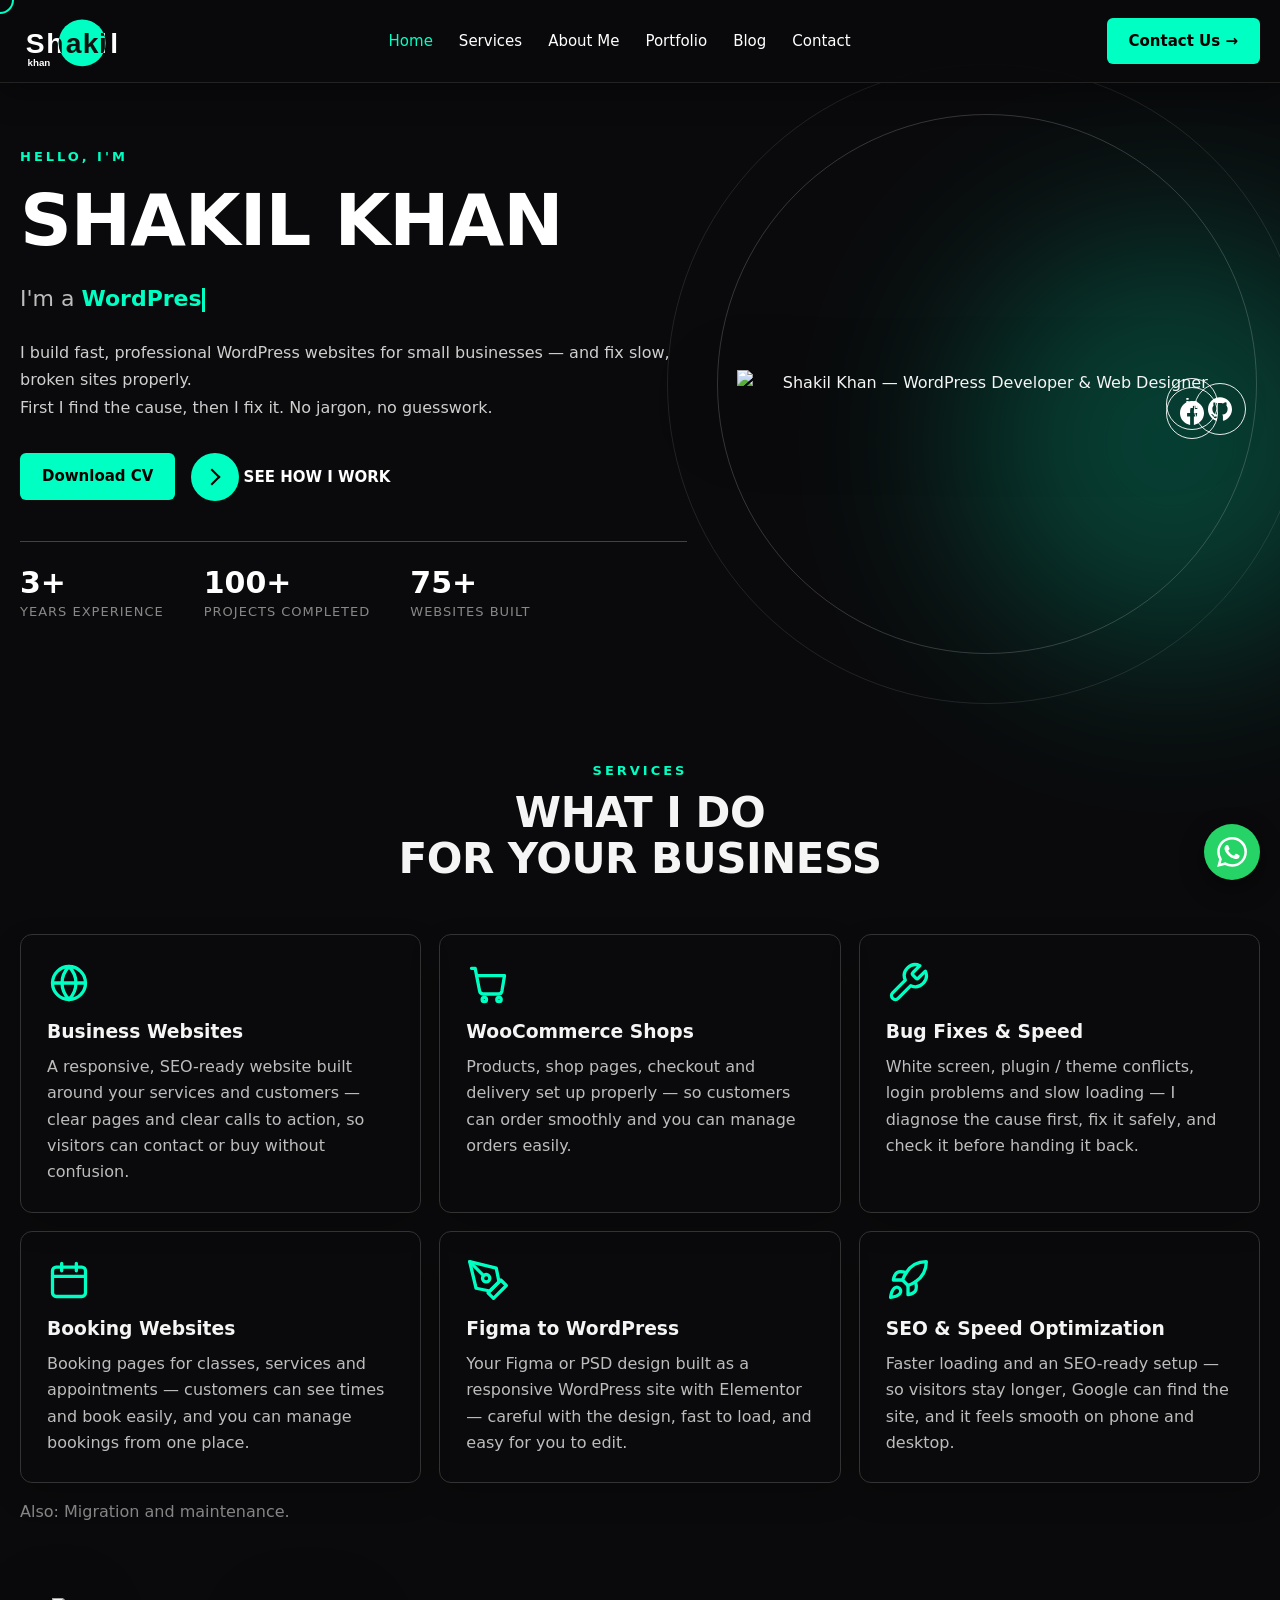
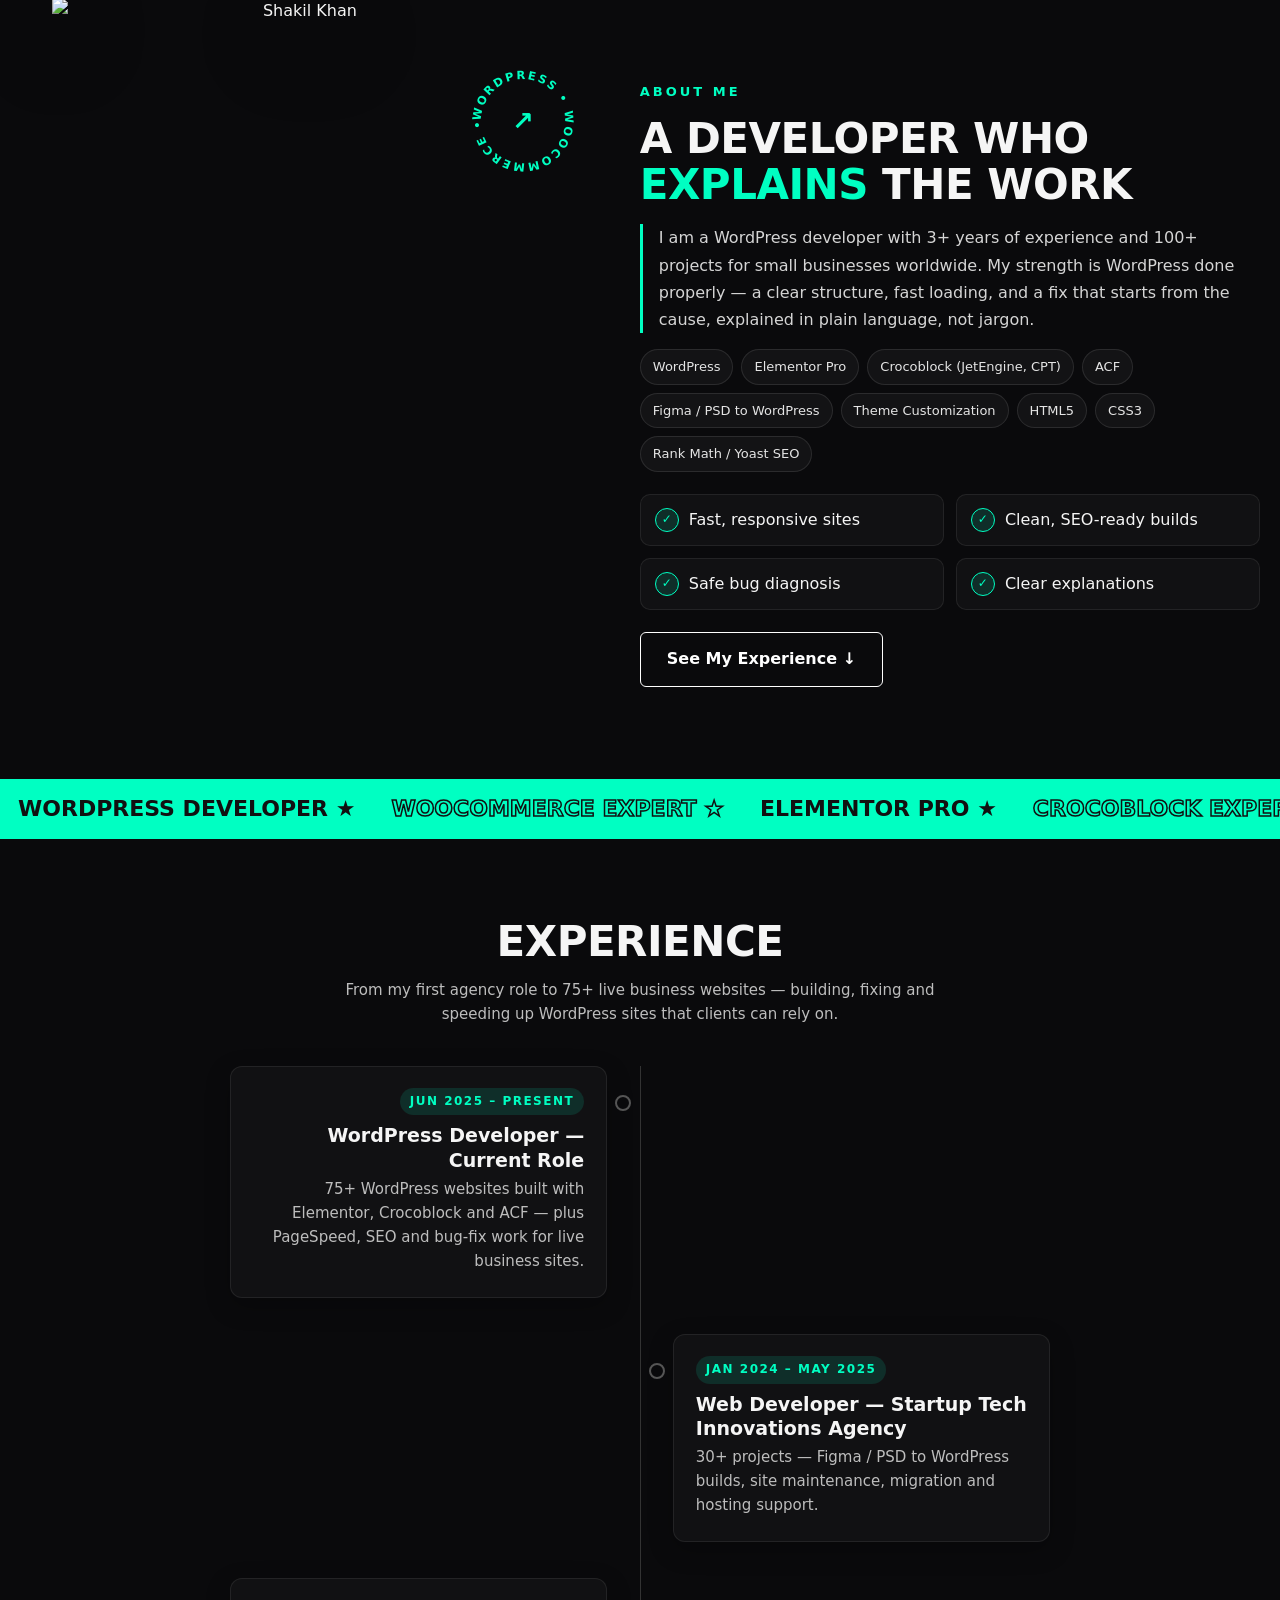
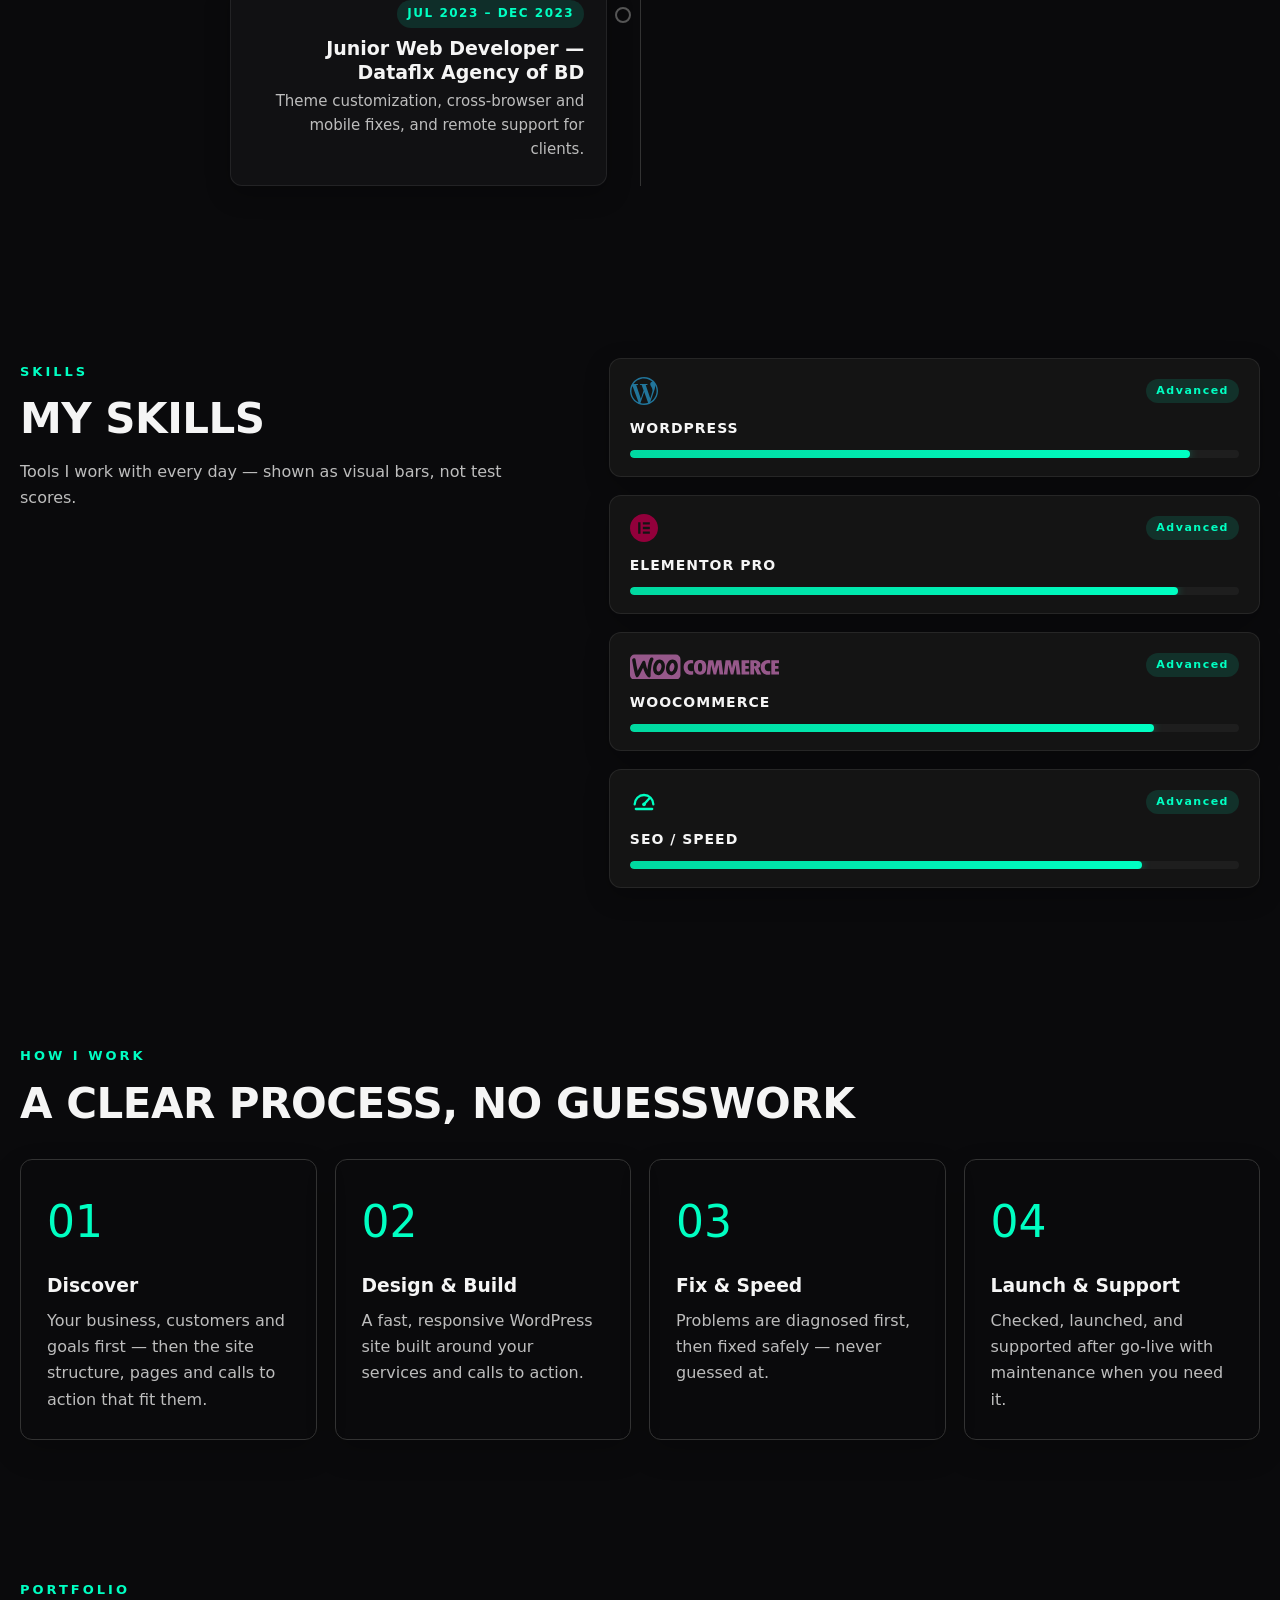
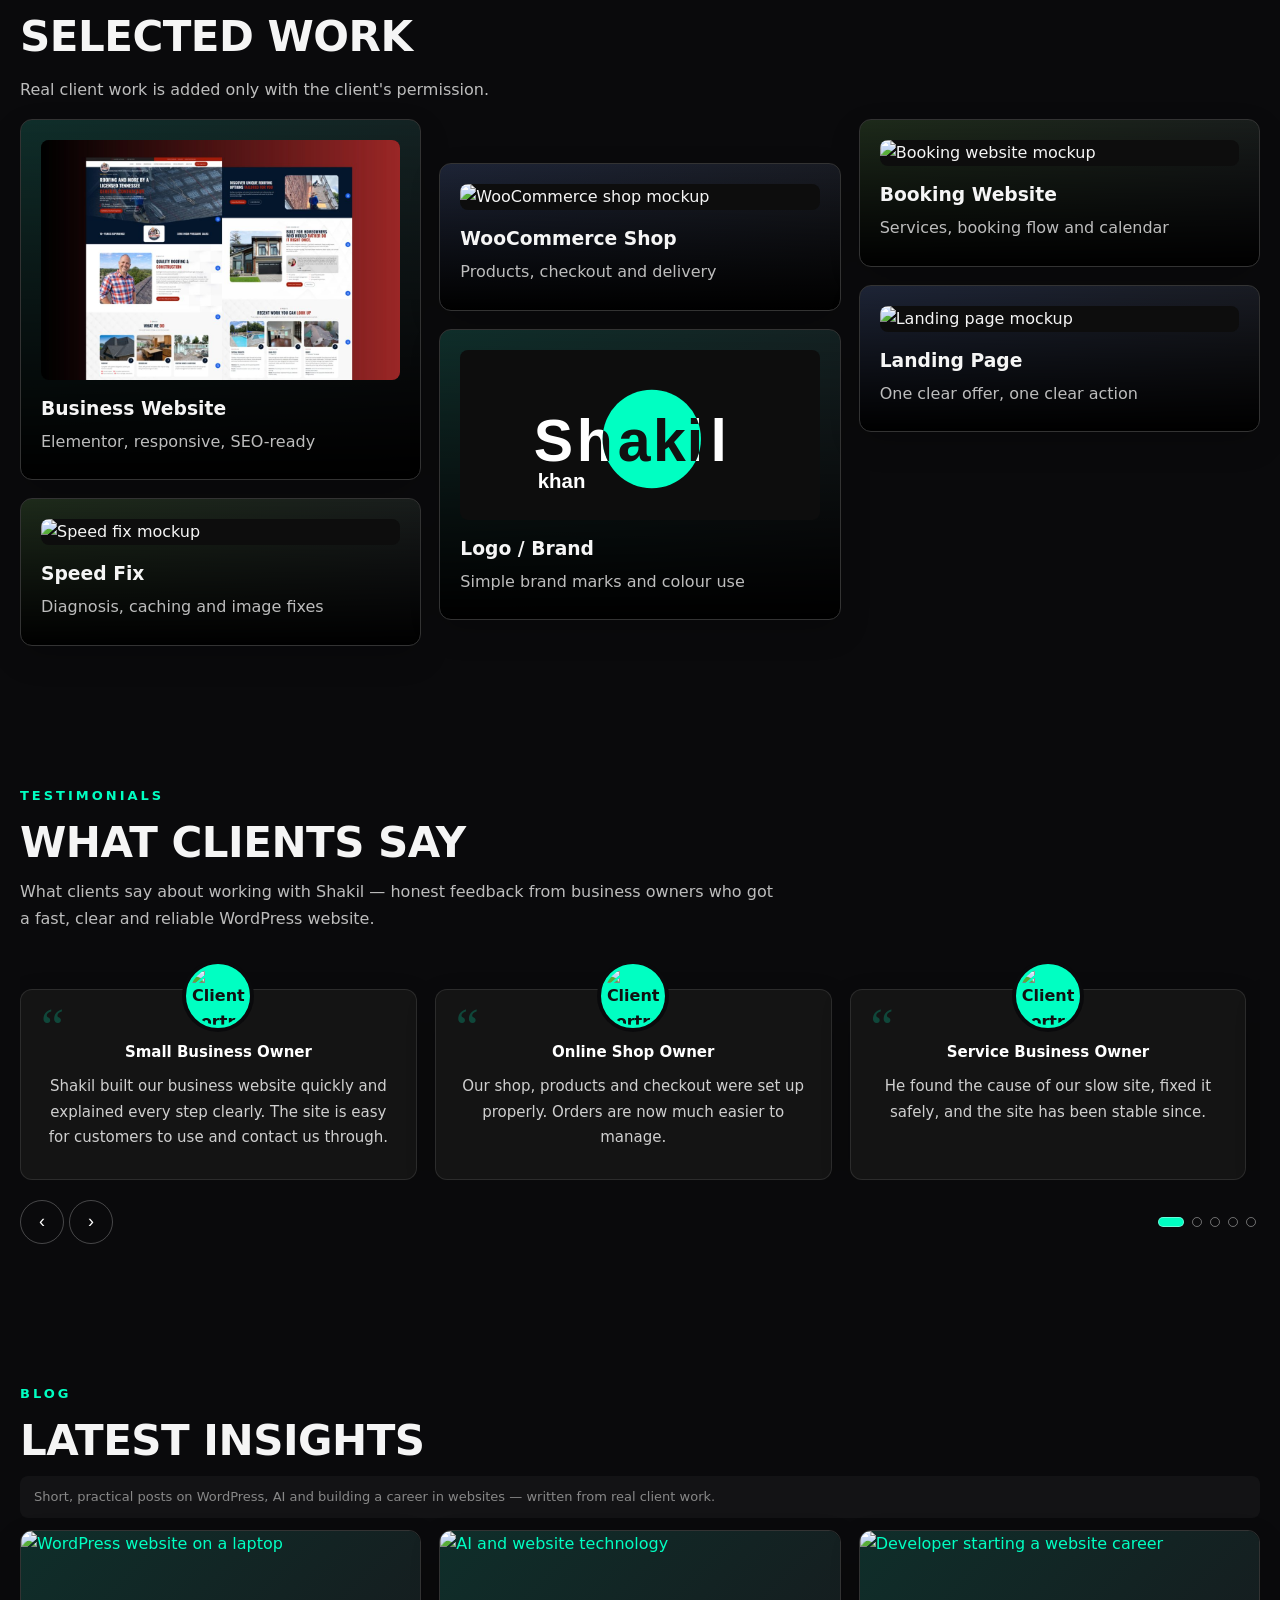
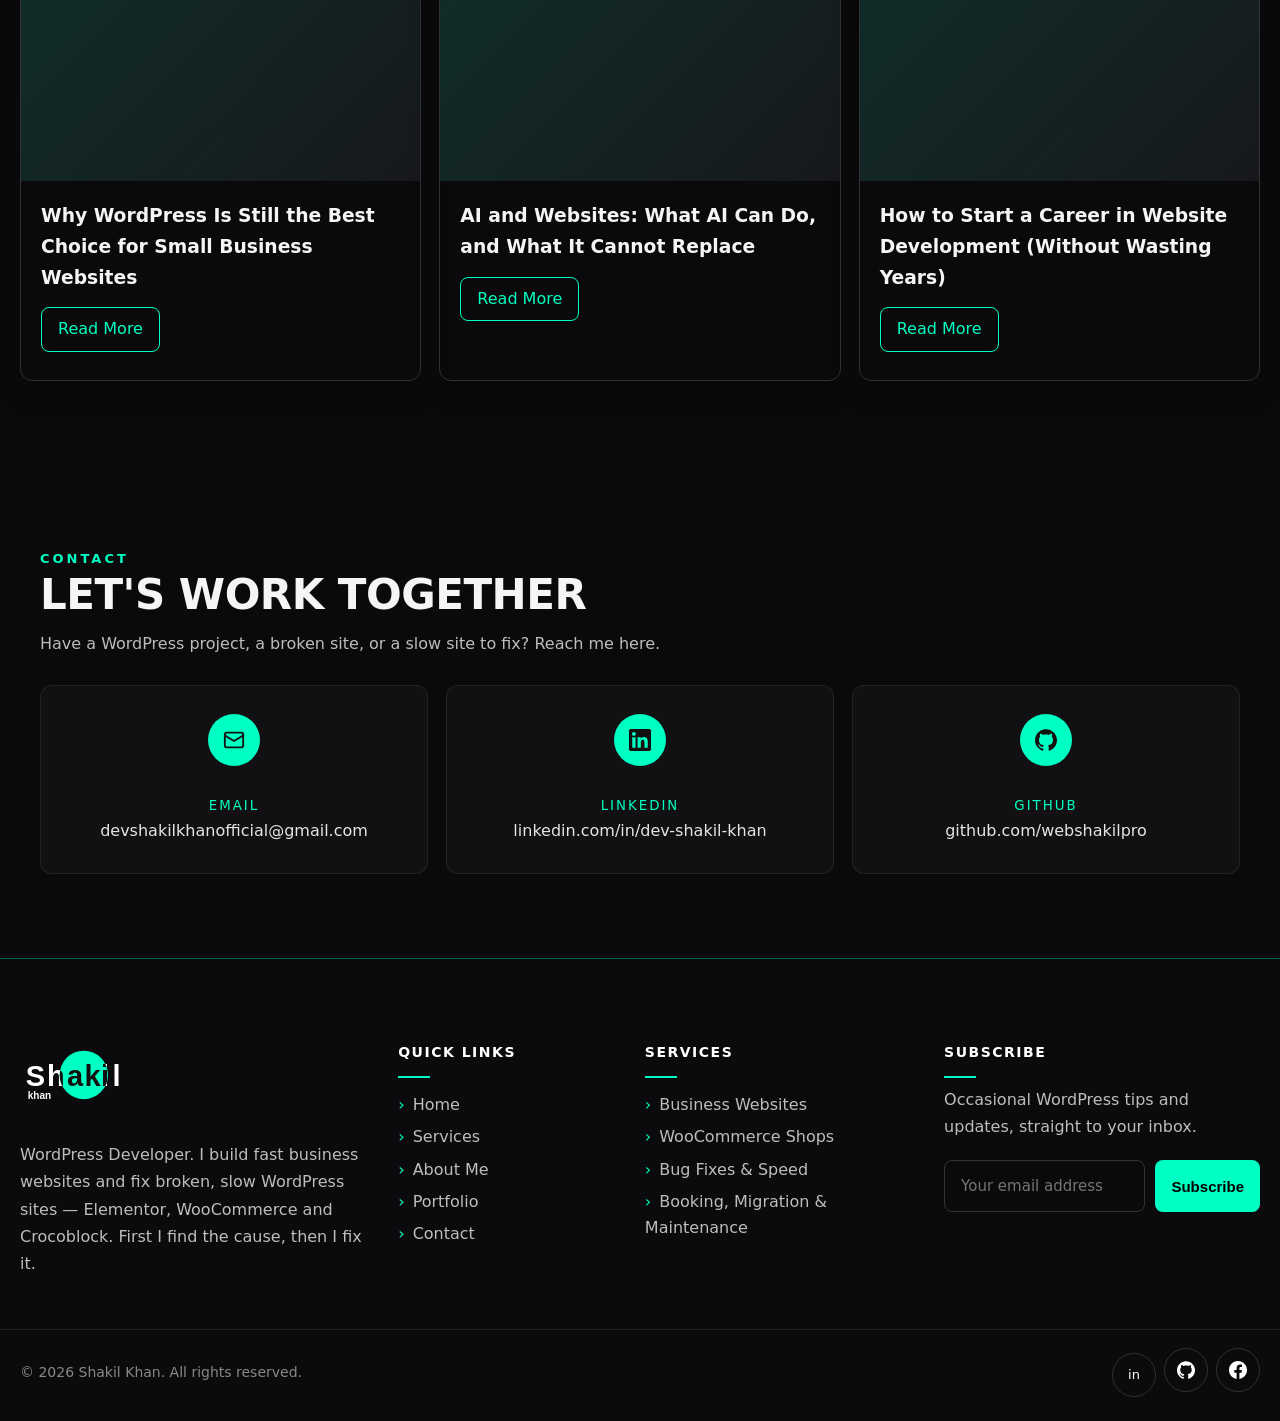
==== index.html @ 95f82a02 "Replace Business Website portfolio tile with Built Right Homes mockup, clickable to builtright.homes" ====
<!DOCTYPE html>
<html lang="en">
<head>
<meta charset="utf-8">
<meta name="viewport" content="width=device-width, initial-scale=1">
<title>Shakil Khan — WordPress Developer & Web Designer</title>
<meta name="description" content="WordPress Developer & Web Designer, 3+ years, 100+ projects. Business websites, WooCommerce shops, bug fixes and speed optimization.">
<link rel="canonical" href="https://webpro-blue.vercel.app/">
<meta name="robots" content="index, follow">
<meta name="author" content="Shakil Khan">
<meta name="geo.region" content="BD">
<meta property="og:type" content="website">
<meta property="og:title" content="Shakil Khan — WordPress Developer & Web Designer">
<meta property="og:description" content="WordPress Developer & Web Designer, 3+ years, 100+ projects. Business websites, WooCommerce shops, bug fixes and speed optimization.">
<meta property="og:url" content="https://webpro-blue.vercel.app/">
<meta property="og:image" content="https://avatars.githubusercontent.com/u/254886022?v=4">
<meta name="twitter:card" content="summary_large_image">
<meta name="twitter:title" content="Shakil Khan — WordPress Developer & Web Designer">
<meta name="twitter:description" content="WordPress Developer & Web Designer, 3+ years, 100+ projects. Business websites, WooCommerce shops, bug fixes and speed optimization.">
<meta name="twitter:image" content="https://avatars.githubusercontent.com/u/254886022?v=4">
<link rel="icon" type="image/svg+xml" href="/favicon.svg">
<link rel="preload" as="image" href="https://avatars.githubusercontent.com/u/254886022?v=4">
<meta name="theme-color" content="#0a0a0c">
<style>
*{box-sizing:border-box}html{scroll-behavior:smooth}body{margin:0;font-family:system-ui,-apple-system,Segoe UI,Roboto,Arial,sans-serif;background:#0a0a0c;color:#f5f5f5;line-height:1.65;overflow-x:clip}a{color:#00ffc2;text-decoration:none}
::selection{background:#00ffc2;color:#111}
/* Preloader */
#preloader{position:fixed;inset:0;background:#0a0a0c;z-index:100;display:flex;align-items:center;justify-content:center;transition:opacity .6s}
#preloader.hide{opacity:0;pointer-events:none}
.loader-box{text-align:center}
.loader-name-wrap{position:relative;display:inline-block;font-family:system-ui,-apple-system,Segoe UI,Roboto,Arial,sans-serif;font-size:clamp(18px,3.5vw,30px);font-weight:700;letter-spacing:0.5px;text-transform:uppercase;line-height:1;white-space:nowrap}
.loader-name-outline{color:transparent;-webkit-text-stroke:0.5px #fff}
.loader-name-fill{position:absolute;left:0;top:0;color:#00ffc2;white-space:nowrap;overflow:hidden;width:0;transition:width .1s linear}
@keyframes pulse{0%,100%{transform:scale(1);opacity:1}50%{transform:scale(1.18);opacity:.6}}
/* Custom cursor - desktop only */
#cursor{position:fixed;width:28px;height:28px;border:2px solid #00ffc2;border-radius:50%;pointer-events:none;z-index:99;transform:translate(-50%,-50%);transition:width .2s,height .2s,background .2s;display:none}
@media(pointer:fine){#cursor{display:block}}
#cursor.big{width:52px;height:52px;background:rgba(0,255,194,.18)}
/* Reveal on scroll */
.reveal{opacity:0;transform:translateY(28px);filter:blur(8px);transition:opacity .7s ease,transform .7s ease,filter .7s ease}
.reveal.visible{opacity:1;transform:none;filter:blur(0)}
header{position:sticky;top:0;z-index:80;background:rgba(10,10,12,.95);border-bottom:1px solid #222}
.nav{max-width:1420px;margin:0 auto;padding:10px 20px;display:flex;align-items:center;justify-content:space-between;gap:16px}
.logo{display:flex;flex-direction:column;align-items:flex-start;line-height:1;text-decoration:none}.logo-main{position:relative;display:inline-block;font-size:23px;font-weight:900;letter-spacing:1px;line-height:1;white-space:nowrap}.logo-circle{position:absolute;left:62%;top:50%;transform:translate(-50%,-50%);width:60px;height:60px;background:#00ffc2;border-radius:50%;z-index:0}.logo-base{position:relative;z-index:1;color:#fff}.logo-overlay{position:absolute;left:0;top:0;z-index:2;color:#111;white-space:nowrap;clip-path:circle(30px at 62% 50%)}.logo-tag{font-size:11px;letter-spacing:0.5px;color:#fff;font-weight:800;margin-top:16px;white-space:nowrap}.logo-img{height:62px;width:auto;display:block}
nav{display:flex;gap:26px;flex-wrap:wrap}nav a{color:#fff;font-size:15px;font-weight:500}nav a:hover,nav a.active{color:#00ffc2}
.btn-red{display:inline-block;background:#00ffc2;color:#000;padding:11px 22px;font-size:15px;font-weight:600;transition:.2s}.btn-red:hover{background:#b3fff2;color:#000}
.btn-outline{display:inline-block;border:1px solid #fff;color:#fff;padding:13px 26px;font-weight:700}
.wrap{max-width:1420px;margin:0 auto;padding:0 20px}
.label{font-size:13px;letter-spacing:3px;text-transform:uppercase;color:#00ffc2;font-weight:700}
h2{font-size:42px;line-height:1.1;margin:12px 0;text-transform:uppercase;letter-spacing:-.5px}
.outline-h{color:transparent;-webkit-text-stroke:1.5px #fff}
section{padding:80px 0;position:relative}
.glow{position:absolute;width:420px;height:420px;border-radius:50%;filter:blur(90px);opacity:.22;pointer-events:none}
.glow.purple{background:#7c3aed;left:-120px;top:80px}.glow.red{background:#00ffc2;right:-120px;bottom:40px}
.hero{display:grid;grid-template-columns:1.1fr .9fr;gap:36px;align-items:center}
.hero h1{font-size:clamp(34px,4.5vw,54px);line-height:1.05;margin:14px 0;text-transform:uppercase;color:#fff;letter-spacing:-1px;font-weight:800;white-space:nowrap}
.hero .role{font-size:22px}.hero .role b{color:#00ffc2}
.cursor-blink{display:inline-block;width:3px;height:24px;background:#00ffc2;vertical-align:middle;animation:blink 1s steps(1) infinite}
@keyframes blink{50%{opacity:0}}
.hero p{color:#bdbdbd;max-width:520px}.hero p.hero-sub{max-width:100%;font-size:16px;line-height:1.7;color:#cfcfcf;margin:22px 0 32px}
.blob-wrap{position:relative;text-align:center;overflow:visible}
.orbit{position:absolute;left:50%;top:50%;transform:translate(-50%,-50%);border:1px solid rgba(255,255,255,.18);border-radius:50%;z-index:0;pointer-events:none}
.orbit.inner{width:540px;height:540px}.orbit.outer{width:640px;height:640px;border-color:rgba(255,255,255,.10)}
.orbit-icon{position:absolute;width:52px;height:52px;border:1px solid rgba(255,255,255,.9);border-radius:50%;background:transparent;color:#fff;display:flex;align-items:center;justify-content:center;font-size:13px;font-weight:600;text-decoration:none;z-index:2}
.orbit-icon:hover{background:#00ffc2;color:#000;border-color:#00ffc2}.orbit-icon svg{display:block;width:24px;height:24px}
.blob-wrap .blob{position:relative;z-index:1}
@media(max-width:900px){.orbit.inner{width:300px;height:300px}.orbit.outer{width:360px;height:360px}.orbit-icon{width:44px;height:44px;font-size:13px}}
.blob-outline{position:absolute;inset:8% 6%;border:1px solid #fff;border-radius:50%;transform:rotate(-8deg)}
.blob{width:100%;max-width:420px;height:520px;object-fit:cover;object-position:top center;border-radius:58% 42% 55% 45%/45% 55% 42% 58%;background:#00ffc2;display:block;margin:0 auto;position:relative}
.play{display:inline-flex;align-items:center;gap:8px;color:#e5e5e5;font-weight:600;font-size:15px;margin-left:18px}.hero-actions{display:flex;align-items:center;flex-wrap:wrap;gap:16px}.play i{width:36px;height:36px;border:1px solid #888;border-radius:50%;display:flex;align-items:center;justify-content:center;font-style:normal;font-size:12px}
.learn-more{position:relative;display:inline-block;cursor:pointer;outline:none;border:0;vertical-align:middle;text-decoration:none;background:transparent;padding:0;font-size:15px;font-family:inherit;width:12.5rem;height:auto}
.learn-more .circle{transition:all .45s cubic-bezier(.65,0,.076,1);position:relative;display:block;margin:0;width:3rem;height:3rem;background:#00ffc2;border-radius:1.625rem}
.learn-more .circle .icon{transition:all .45s cubic-bezier(.65,0,.076,1);position:absolute;top:0;bottom:0;margin:auto;background:#000}
.learn-more .circle .icon.arrow{transition:all .45s cubic-bezier(.65,0,.076,1);left:.625rem;width:1.125rem;height:.125rem;background:none}
.learn-more .circle .icon.arrow::before{position:absolute;content:"";top:-.29rem;right:.0625rem;width:.625rem;height:.625rem;border-top:.125rem solid #000;border-right:.125rem solid #000;transform:rotate(45deg)}
.learn-more .button-text{transition:all .45s cubic-bezier(.65,0,.076,1);position:absolute;top:0;left:0;right:0;bottom:0;padding:.75rem 0;margin:0 0 0 3.2rem;color:#fff;font-weight:700;line-height:1.6;text-align:center;text-transform:uppercase}
.learn-more:hover .circle{width:100%;border-radius:6px}
.learn-more:hover .circle .icon.arrow{background:#000;transform:translate(1rem,0)}
.learn-more:hover .button-text{color:#000}

.svc-head{display:flex;flex-direction:column;align-items:center;text-align:center;gap:8px;padding-bottom:20px}
.cards3{display:grid;grid-template-columns:repeat(3,1fr);gap:18px;margin-top:32px}
.card3{border:1px solid #333;padding:26px}.card3 h3{margin:12px 0 6px}.card3 p{color:#bdbdbd;margin:0}.card3 .ic{font-size:44px;color:#00ffc2}.card3 .ic svg{display:block;width:44px;height:44px}
.about-grid{display:grid;grid-template-columns:1fr 1.1fr;gap:56px;align-items:start}
.check{display:grid;grid-template-columns:1fr 1fr;gap:12px;margin:22px 0}.check div{background:rgba(255,255,255,.03);border:1px solid rgba(255,255,255,.08);border-radius:10px;padding:12px 14px;display:flex;align-items:center}.check div::before{content:"✓";color:#00ffc2;border:1px solid #00ffc2;background:rgba(0,255,194,.12);border-radius:50%;width:22px;height:22px;flex-shrink:0;display:inline-flex;align-items:center;justify-content:center;font-size:12px;margin-right:10px}.about-tags{display:flex;flex-wrap:wrap;gap:8px;margin:16px 0}.about-tags span{font-size:13px;color:#e5e5e5;background:rgba(255,255,255,.04);border:1px solid rgba(255,255,255,.10);padding:6px 12px;border-radius:20px;transition:background .3s,border-color .3s}.about-tags span:hover{background:rgba(0,255,194,.12);border-color:rgba(0,255,194,.35)}.check div{transition:border-color .3s,transform .3s}.check div:hover{border-color:rgba(0,255,194,.35);transform:translateY(-2px)}
.marquee-band{background:#00ffc2;color:#111;overflow:hidden;white-space:nowrap;padding:12px 0;font-size:22px;font-weight:900;text-transform:uppercase}
.marquee-track{display:inline-block;animation:scroll 32s linear infinite}.marquee-band:hover .marquee-track{animation-play-state:paused}
@keyframes scroll{from{transform:translateX(0)}to{transform:translateX(-50%)}}
.marquee-track span{margin:0 18px}.marquee-track .out{color:transparent;-webkit-text-stroke:1.5px #111}
.timeline{position:relative;max-width:820px;margin:40px auto 0}.timeline::before{content:"";position:absolute;left:50%;top:0;bottom:0;width:1px;background:#333}.timeline-progress{position:absolute;left:50%;top:0;width:3px;margin-left:-1px;height:0;background:#00ffc2;box-shadow:0 0 8px rgba(0,255,194,.5)}
.t-item{width:46%;margin-bottom:36px;position:relative;background:rgba(255,255,255,.03);border:1px solid rgba(255,255,255,.08);border-radius:12px;padding:20px 22px;box-sizing:border-box;box-shadow:0 8px 24px rgba(0,0,0,.25);transition:border-color .3s,transform .3s,box-shadow .3s}.t-item:hover{border-color:rgba(0,255,194,.35);transform:translateY(-2px);box-shadow:0 12px 28px rgba(0,0,0,.35)}.t-item.left{margin-right:auto;text-align:right}.t-item.right{margin-left:auto}.t-item::after{content:"";position:absolute;top:28px;width:12px;height:12px;background:transparent;border:2px solid #555;border-radius:50%;transition:background .4s,border-color .4s,box-shadow .4s}.t-item.active::after{background:#00ffc2;border-color:#00ffc2;box-shadow:0 0 0 4px rgba(0,255,194,.15),0 0 12px rgba(0,255,194,.6)}.t-item.left::after{right:-6.5%}.t-item.right::after{left:-6.5%}
.t-item h3{margin:8px 0 4px;font-size:19px;line-height:1.3}.t-item p{color:#bdbdbd;margin:4px 0;font-size:15px;line-height:1.6}.t-item small{display:inline-block;color:#00ffc2;letter-spacing:1.5px;font-size:12px;font-weight:600;text-transform:uppercase;background:rgba(0,255,194,.12);padding:4px 10px;border-radius:20px}
.skills-grid{display:grid;grid-template-columns:.9fr 1.1fr;gap:56px;align-items:start}.skills-grid>div:first-child{position:sticky;top:110px;align-self:start}.bar{position:sticky}.bar:nth-child(1){top:110px}.bar:nth-child(2){top:128px}.bar:nth-child(3){top:146px}.bar:nth-child(4){top:164px}
.bar{margin-bottom:18px;background:#141414;border:1px solid rgba(255,255,255,.08);border-radius:12px;padding:18px 20px;box-shadow:0 8px 24px rgba(0,0,0,.25);transition:border-color .3s,transform .3s}.bar:hover{border-color:rgba(0,255,194,.35);transform:translateY(-2px)}.skill-head{display:flex;justify-content:space-between;align-items:center;margin-bottom:12px}.skill-logo{height:28px;width:auto}.skill-name{font-weight:600;text-transform:uppercase;letter-spacing:1px;font-size:14px}.bar label{display:flex;justify-content:space-between;align-items:center;text-transform:uppercase;letter-spacing:1px;font-size:14px;font-weight:600}.bar .track{height:8px;background:#1e1e1e;margin-top:10px;border-radius:4px;overflow:hidden}.bar .fill{height:100%;background:linear-gradient(90deg,#00d9a0,#00ffc2);width:0;transition:width 1.2s ease;border-radius:4px;box-shadow:0 0 10px rgba(0,255,194,.35)}.bar .tag{color:#00ffc2;font-weight:700;font-size:11px;letter-spacing:1.5px;background:rgba(0,255,194,.12);padding:3px 10px;border-radius:20px}
.port-grid{display:grid;grid-template-columns:repeat(3,1fr);gap:18px}.port-grid .col2{margin-top:44px}
.tile{height:340px;display:flex;flex-direction:column;justify-content:flex-end;padding:20px;background:linear-gradient(180deg,transparent,#000),linear-gradient(135deg,#0f2e2a,#17181c);border:1px solid #333}.tile.v2{background:linear-gradient(180deg,transparent,#000),linear-gradient(135deg,#1d2a1a,#17181c)}.tile.v3{background:linear-gradient(180deg,transparent,#000),linear-gradient(135deg,#1d2436,#17181c)}.tile h3{margin:0}.tile p{color:#bdbdbd;margin:4px 0}
.testi-wrap{overflow:hidden}.testi-track{display:flex;gap:18px;transition:transform .5s ease}.testi{flex:0 0 32%;background:#141414;border:1px solid rgba(255,255,255,.10);border-radius:16px;padding:32px 26px 28px;text-align:center;position:relative;transition:transform .3s ease,border-color .3s ease,box-shadow .3s ease}.testi:hover{transform:translateY(-4px);border-color:rgba(0,255,194,.35);box-shadow:0 18px 36px rgba(0,0,0,.35)}.testi .av{width:64px;height:64px;border-radius:50%;background:#00ffc2;color:#111;display:flex;align-items:center;justify-content:center;font-weight:900;margin:-58px auto 12px;border:3px solid #00ffc2;box-shadow:0 0 0 4px #0a0a0c;object-fit:cover}.testi p{color:#bdbdbd;font-size:14px}.testi p:first-of-type{color:#fff;font-weight:700;font-size:15px;margin:0 0 10px}.testi p:last-of-type{color:#cfcfcf;font-size:15px;line-height:1.7;margin:0}.testi::before{content:"\201C";position:absolute;top:12px;left:20px;font-size:52px;line-height:1;color:rgba(0,255,194,.22);font-family:Georgia,serif}.testi-sub{color:#bdbdbd;font-size:16px;line-height:1.7;margin:6px 0 20px;max-width:760px}.controls .sqbtn{border-radius:50%;border-color:rgba(255,255,255,.25);transition:border-color .2s,color .2s,background .2s}.controls .sqbtn:hover{border-color:#00ffc2;color:#00ffc2;background:rgba(0,255,194,.08)}#testiDots span{border-radius:50%;border-color:rgba(255,255,255,.4)}#testiDots span.on{width:26px;border-radius:999px}
.controls{display:flex;justify-content:space-between;align-items:center;margin-top:20px}.sqbtn{width:44px;height:44px;border:1px solid #fff;background:transparent;color:#fff;font-size:18px;cursor:pointer}.dots span{display:inline-block;width:10px;height:10px;border:1px solid #fff;margin:0 4px}.dots span.on{background:#00ffc2;border-color:#00ffc2}
.blog-grid{display:grid;grid-template-columns:repeat(3,1fr);gap:18px}.blog{border:1px solid #333;color:inherit;text-decoration:none;display:block}.blog-visual img{width:100%;height:250px;object-fit:cover;display:block}.blog-meta{color:#888;font-size:14px;margin:0 0 8px}.blog-body h3 a{color:inherit;text-decoration:none}.blog-btn{display:inline-block;margin-top:14px;border:1px solid #00ffc2;color:#00ffc2;padding:8px 16px;text-decoration:none;border-radius:8px}.blog-visual{height:auto;background:linear-gradient(135deg,#0f2e2a,#17181c);padding:0}.blog-body{padding:20px}.blog-body h3{margin:0}.blog-body p{color:#bdbdbd}
.contact-grid{display:grid;grid-template-columns:1fr 1fr;gap:44px}.subscribe-card{background:#141414;border:1px solid rgba(255,255,255,.10);border-top:3px solid #00ffc2;border-radius:16px;padding:32px;box-shadow:0 12px 32px rgba(0,0,0,.35);transform:translateY(72px)}.subscribe-form{display:flex;flex-direction:row;gap:10px;align-items:center}.subscribe-form input[type=email]{flex:1;min-width:0;height:52px;margin:0;box-sizing:border-box;background:#0a0a0c;border:1px solid #333;border-radius:8px;padding:14px 16px;color:#fff;font-size:15px}.subscribe-form input[type=email]:focus{outline:none;border-color:#00ffc2}.subscribe-form .btn-red{display:inline-flex;align-items:center;justify-content:center;height:52px;margin:0;box-sizing:border-box;border:none;border-radius:8px;padding-top:0;padding-bottom:0}.sub-note{font-size:13px;color:#00ffc2;margin:12px 0 0}
.contact-row{display:flex;gap:14px;margin-bottom:16px;align-items:center;background:rgba(255,255,255,.03);border:1px solid rgba(255,255,255,.08);border-radius:12px;padding:14px 16px;transition:border-color .3s}.contact-row:hover{border-color:rgba(0,255,194,.35)}.contact-row .circ{width:52px;height:52px;flex:0 0 52px;background:#00ffc2;color:#111;border-radius:50%;display:flex;align-items:center;justify-content:center;font-weight:900}.contact-row .circ svg{width:22px;height:22px;display:block}
form input,form textarea{width:100%;background:transparent;border:none;border-bottom:1px solid #555;color:#fff;padding:12px 2px;margin-bottom:18px;font:inherit}form input:focus,form textarea:focus{outline:none;border-bottom-color:#00ffc2}
footer{background:#0b0b0e;border-top:1px solid rgba(0,255,194,.35);padding:22px 0 0}.foot{max-width:1420px;margin:0 auto;padding:18px 20px 24px;border-top:1px solid rgba(255,255,255,.08);display:flex;justify-content:space-between;gap:16px;flex-wrap:wrap;align-items:center}
.soc a{width:38px;height:38px;background:#222;border-radius:50%;display:inline-flex;align-items:center;justify-content:center;color:#fff;margin-left:8px;font-size:13px}.soc a:first-child{margin-left:0}
#topbtn{position:fixed;right:20px;bottom:20px;width:60px;height:60px;border-radius:50%;border:1px solid #333;background:#0a0a0c;color:#fff;display:none;align-items:center;justify-content:center;cursor:pointer;z-index:30;padding:0;box-shadow:0 6px 20px rgba(0,0,0,.5);overflow:hidden}#topbtn svg{position:absolute;inset:0;width:100%;height:100%;transform:rotate(-90deg)}#topbtn .top-center{position:relative;display:flex;flex-direction:column;align-items:center;line-height:1}#topbtn .top-arrow{font-size:16px;color:#fff}#topbtn .top-pct{font-size:10px;font-weight:700;color:#00ffc2;margin-top:1px}
#topbtn.show{display:flex}.wa-float{position:fixed;right:20px;bottom:20px;transition:bottom .45s ease;width:56px;height:56px;border-radius:50%;background:#25D366;display:flex;align-items:center;justify-content:center;z-index:31;box-shadow:0 8px 24px rgba(0,0,0,.45);text-decoration:none}.wa-float svg{width:30px;height:30px;display:block}.wa-float:hover{background:#1eb857}.wa-float.lifted{bottom:94px}
.placeholder{border:1px dashed #00ffc2;padding:10px 14px;font-size:13px;color:#b3fff2;margin:12px 0}
@media(max-width:900px){nav{display:none}.hero,.about-grid,.skills-grid,.contact-grid{grid-template-columns:1fr}.skills-grid>div:first-child{position:static}.hero h1{font-size:38px}.cards3,.port-grid,.blog-grid{grid-template-columns:1fr}.port-grid .col2{margin-top:0}.timeline::before{left:8px}.timeline-progress{left:7px;margin-left:0}.t-item{width:calc(100% - 28px);margin-left:28px;text-align:left}.t-item.left{text-align:left}.t-item.left::after{left:-22px;right:auto}.t-item.right::after{left:-22px}.testi{flex-basis:100%}}

/* React-Bits-style animations, written in original vanilla CSS/JS */
/* Split / blur hero letters */
.split-char{display:inline-block;opacity:0;transform:translateY(22px);filter:blur(6px);animation:charIn .7s cubic-bezier(.2,.7,.2,1) forwards}
@keyframes charIn{to{opacity:1;transform:none;filter:blur(0)}}
/* Shiny sweeping text */
.shiny-text{background:linear-gradient(110deg,#00ffc2 20%,#ffffff 40%,#00ffc2 60%);background-size:200% 100%;-webkit-background-clip:text;background-clip:text;color:transparent;animation:shineMove 3.5s linear infinite}
@keyframes shineMove{to{background-position:200% 0}}
/* Glare sweep on cards / tiles / blog cards */
.card3,.tile,.blog{position:relative;overflow:hidden;transition:transform .35s ease,border-color .35s ease}
.card3::after,.tile::after,.blog::after{content:"";position:absolute;top:0;left:-80%;width:50%;height:100%;background:linear-gradient(105deg,transparent,rgba(0,255,194,.18),transparent);transform:skewX(-20deg);transition:left .6s ease;pointer-events:none}
.card3:hover::after,.tile:hover::after,.blog:hover::after{left:130%}
.card3:hover,.tile:hover{transform:translateY(-6px);border-color:#00ffc2}
/* Magnetic buttons */
.btn-red,.btn-outline{transition:transform .3s ease,background .2s}
/* Rotating circular badge */
.circ-badge-wrap{position:absolute;top:-12px;right:6px;width:110px;height:110px;z-index:2}.circ-badge{width:100%;height:100%;animation:spinBadge 14s linear infinite}.circ-arrow{position:absolute;left:50%;top:50%;transform:translate(-50%,-50%);color:#00ffc2;font-size:26px;font-weight:900;line-height:1;z-index:3}
.circ-badge text{fill:#00ffc2;font-size:11.5px;letter-spacing:2px;font-weight:700}
@keyframes spinBadge{to{transform:rotate(360deg)}}
@media(max-width:900px){.circ-badge-wrap{display:none}}
/* Click sparks */
.spark{position:fixed;width:6px;height:6px;background:#00ffc2;border-radius:50%;pointer-events:none;z-index:100;animation:sparkFly .6s ease-out forwards}
@keyframes sparkFly{to{transform:translate(var(--dx),var(--dy)) scale(0);opacity:0}}
/* ===== Responsive fix: desktop / laptop / tablet / phone ===== */
img{max-width:100%}
h2{font-size:clamp(28px,4.5vw,42px)}
.hero h1{font-size:clamp(32px,8.5vw,72px)}
.menu-btn{display:none;background:transparent;border:1px solid #444;color:#fff;width:44px;height:44px;font-size:22px;cursor:pointer;line-height:1}
@media(max-width:1280px){
  .wrap,.nav,.foot{max-width:100%}
  .hero{gap:28px}
  .blob{height:460px}
  section{padding:68px 0}
}
@media(max-width:1024px){
  section{padding:60px 0}
  .hero{grid-template-columns:1fr .9fr;gap:24px}
  .hero h1{font-size:clamp(30px,6vw,54px)}
  .cards3,.port-grid,.blog-grid{grid-template-columns:repeat(2,1fr)}
  .svc-head{grid-template-columns:.6fr 1.4fr}
  .about-grid,.skills-grid,.contact-grid{gap:28px}
  .tile{height:300px}
}
@media(max-width:900px){
  .nav{flex-wrap:wrap;padding:12px 16px}
  .menu-btn{display:inline-flex;align-items:center;justify-content:center;margin-left:auto}
  header .btn-red{display:none}
  nav#mainNav{display:none;width:100%;flex-direction:column;gap:0;border-top:1px solid #222;margin-top:8px;padding-top:8px}
  header.menu-open nav#mainNav{display:flex}
  nav#mainNav a{display:block;padding:12px 4px;border-bottom:1px solid #1c1c1c}
  .hero,.about-grid,.skills-grid,.contact-grid{grid-template-columns:1fr}
  .svc-head{grid-template-columns:1fr;gap:12px}
  .cards3,.port-grid,.blog-grid{grid-template-columns:1fr}
  .port-grid .col2{margin-top:0}
  section{padding:52px 0}
  .hero{padding-top:36px!important}
  .blob{height:420px;max-width:360px}
  .blob-outline{inset:6% 8%}
  .contact-row{overflow-wrap:anywhere}
  .contact-row a{overflow-wrap:anywhere;word-break:break-word}
  .marquee-band{font-size:18px}
  .testi{flex-basis:100%}
  #topbtn{width:56px;height:56px;right:16px;bottom:16px}#topbtn .top-arrow{font-size:18px}#topbtn .top-pct{font-size:11px}.wa-float{right:16px;bottom:16px;width:52px;height:52px}.wa-float.lifted{bottom:86px}.wa-float svg{width:28px;height:28px}
}
@media(max-width:640px){
  .wrap{padding:0 16px}
  .nav{padding:10px 16px}
  .logo-main{font-size:19px}.logo-img{height:52px}
  .logo-circle{width:48px;height:48px}
  .logo-overlay{clip-path:circle(24px at 62% 50%)}
  .logo-tag{font-size:10px;letter-spacing:0.5px;margin-top:12px}
  h2{font-size:clamp(26px,7vw,32px)}
  .hero h1{font-size:clamp(28px,10vw,38px);white-space:nowrap}
  .hero .role{font-size:19px}
  section{padding:44px 0}
  .check{grid-template-columns:1fr}
  .blob{height:340px;max-width:300px}
  .play{margin-left:0;margin-top:14px;display:inline-flex}
  .hero p a.btn-red{display:inline-block}
  .cards3,.port-grid,.blog-grid{grid-template-columns:1fr}
  .tile{height:280px}
  .foot{flex-direction:column;text-align:left;justify-content:flex-start;align-items:flex-start}
  .marquee-band{font-size:16px;padding:10px 0}
  .glow{width:260px;height:260px}
}
@media(max-width:400px){
  .hero h1{font-size:27px}
  .logo-main{font-size:17px}.logo-img{height:48px}
  .logo-circle{width:42px;height:42px}
  .logo-overlay{clip-path:circle(21px at 62% 50%)}
  .blob{height:300px;max-width:260px}
  .btn-red,.btn-outline{padding:11px 18px}
}
/* ===== All-phone hardening: no horizontal scroll, no overflow ===== */
html{overflow-x:clip;-webkit-text-size-adjust:100%}
.hero>*,.about-grid>*,.skills-grid>*,.contact-grid>*,.port-grid>*,.cards3>*,.blog-grid>*{min-width:0}
.tile h3,.blog-body h3,.card3 h3{overflow-wrap:anywhere}
.testi-wrap{padding-top:36px}
form input,form textarea{font-size:16px}
@media(max-width:900px){
  nav#mainNav a{padding:14px 4px}
}
@media(max-width:480px){
  .wrap{padding:0 14px}
  .hero h1{font-size:clamp(26px,9vw,34px)}
  .blob{height:320px;max-width:280px}
  .contact-row{flex-wrap:nowrap}
  .contact-row .circ{width:46px;height:46px;flex-basis:46px;font-size:14px}
}
@media(max-width:360px){
  .wrap{padding:0 12px}
  .nav{padding:10px 12px;gap:10px}
  .hero h1{font-size:26px}
  .logo-main{font-size:16px}
  .logo-tag{font-size:9px;letter-spacing:0.5px}
  .blob{height:290px;max-width:250px}
  section{padding:38px 0}
  .tile{height:260px}
}
@media(max-height:500px) and (orientation:landscape){
  section{padding:32px 0}
  .hero{padding-top:20px!important}
  .blob{height:240px!important}
}
/* ===== Phone look + testimonial pagination fix ===== */
@media(max-width:900px){
  .logo-circle{width:36px;height:36px}
  .logo-overlay{clip-path:circle(18px at 62% 50%)}
  .logo-tag{margin-top:10px}
  .hero-actions{flex-wrap:nowrap;gap:14px}
  .hero .btn-red{display:inline-block;width:auto;margin-bottom:0;flex:0 0 auto;white-space:nowrap}
  .hero .play{display:inline-flex;margin-left:0;margin-top:0;flex:0 1 auto;white-space:nowrap}
  .blob-outline{display:none}
  .blob{border-radius:28px;height:auto!important;aspect-ratio:4/5;max-width:100%;width:100%;object-position:top center}
  .blob-wrap{max-width:100%;width:100%;margin-left:auto;margin-right:auto}
  .about-grid{gap:24px}
  #services .card3 .ic{font-size:36px}
  #services .card3 .ic svg{width:36px;height:36px}
  #process .card3 .ic{font-size:36px}
  .controls{flex-wrap:wrap;gap:14px;justify-content:center;text-align:center}
  .sqbtn{width:48px;height:48px}
  .dots span{width:14px;height:14px;margin:0 6px;cursor:pointer}
  .testi{padding:22px 18px}
}
@media(max-width:480px){
  .blob,.blob-wrap{max-width:100%}
  .controls{flex-direction:column;align-items:center}
}
/* Testimonial pagination dots hidden on phone only; arrows and swipe still work */
@media(max-width:640px){
  .dots{display:none}
}
@media(max-width:360px){
  .blob,.blob-wrap{max-width:100%}
  .logo-circle{width:32px;height:32px}
  .logo-overlay{clip-path:circle(16px at 62% 50%)}
  .logo-tag{margin-top:10px}
  .hero-actions{gap:10px}
  .hero .btn-red{padding:10px 14px;font-size:14px}
  .hero .play{font-size:14px;gap:6px}
  .hero .play i{width:36px;height:36px}
}
/* ===== Professional polish: rhythm, depth, focus, footer ===== */
header{box-shadow:0 10px 30px rgba(0,0,0,.35)}
section[id]{scroll-margin-top:90px}
a:focus-visible,button:focus-visible,input:focus-visible,textarea:focus-visible{outline:2px solid #00ffc2;outline-offset:3px}
.btn-red,.btn-outline{border-radius:6px}
.btn-red,.btn-outline,.blog-btn{position:relative;z-index:2;overflow:hidden;transition:all .5s ease}
.btn-red::after,.btn-outline::after,.blog-btn::after{content:"";width:100%;height:100%;position:absolute;bottom:-100%;left:0;border-radius:50%;z-index:0;transition:all .5s ease}
.btn-red::after{background:#fff}
.btn-outline::after,.blog-btn::after{background:#00ffc2}
.btn-red span,.btn-outline span,.blog-btn span{position:relative;z-index:1}
.btn-red:hover{color:#000}
.btn-outline:hover,.blog-btn:hover{color:#000}
.btn-red:hover::after,.btn-outline:hover::after,.blog-btn:hover::after{bottom:0;border-radius:0}

.card3,.tile,.blog,.testi{border-radius:12px;box-shadow:0 12px 30px rgba(0,0,0,.18)}
.hero-stats{display:flex;gap:40px;margin-top:40px;padding-top:26px;border-top:1px solid rgba(0,255,194,.35);flex-wrap:wrap}
.hero-stats b{display:block;font-size:30px;line-height:1;color:#fff}
.hero-stats span{color:#888;font-size:13px;letter-spacing:1px;text-transform:uppercase}
.cards4{display:grid;grid-template-columns:repeat(4,1fr);gap:18px;margin-top:32px}
.foot-grid{display:grid;grid-template-columns:1.3fr .8fr 1fr 1.2fr;gap:36px;padding:60px 0 36px}.foot-grid .subscribe-card{transform:none;background:transparent;border:none;box-shadow:none;padding:0}.contact-cards{display:grid;grid-template-columns:repeat(3,1fr);gap:18px;margin-top:28px}.contact-cards .contact-row{flex-direction:column;align-items:center;text-align:center;padding:28px 20px;margin-bottom:0}.contact-cards .contact-row .circ{margin-bottom:12px}@media(max-width:900px){.contact-cards{grid-template-columns:1fr}}.foot-logo{height:64px;width:auto;display:block;margin-bottom:12px}.foot-grid a.foot-logo-link::before{content:"";margin:0}
.foot-grid a{color:#bdbdbd}
.foot-grid a:hover{color:#00ffc2}.foot-grid h3{font-size:15px;letter-spacing:1px;text-transform:uppercase;color:#fff;position:relative;padding-bottom:12px}.foot-grid h3{font-size:14px;letter-spacing:1.5px;padding-bottom:14px}.foot-grid a::before{content:"\203A";color:#00ffc2;margin-right:8px}.foot span{color:#888;font-size:14px}.soc a{width:44px;height:44px;background:transparent;border:1px solid rgba(255,255,255,.15)}.soc a:hover{border-color:#00ffc2;background:rgba(0,255,194,.10)}.foot-grid h3::after{content:"";position:absolute;left:0;bottom:0;width:32px;height:2px;background:#00ffc2}.foot-grid>div:first-child p{max-width:430px;line-height:1.7}.foot-grid a{transition:color .2s}.soc a{transition:background .2s,color .2s}.soc a:hover{background:rgba(0,255,194,.12);color:#00ffc2}.soc a svg{display:block}.foot-center{text-align:center;padding:56px 0 32px}footer::before{display:none}.foot-center{padding:64px 0 40px}.foot-mail{display:inline-block;margin-top:16px;color:#bdbdbd;font-size:15px;transition:color .2s}.foot-mail:hover{color:#00ffc2}.foot-nav{gap:10px 18px;margin-top:28px}.foot-nav a{font-size:13px;letter-spacing:1.2px;text-transform:uppercase}.fsep{color:#00ffc2}.foot-center .foot-logo{margin:0 auto 16px}.foot-center p{margin:0 auto;color:#bdbdbd;line-height:1.7;max-width:560px}.foot-center .soc{display:flex;justify-content:center;gap:10px;margin-top:22px}.foot-center .soc a{margin-left:0}.foot-nav{display:flex;justify-content:center;flex-wrap:wrap;gap:10px 28px;margin-top:26px}.foot-nav a{color:#bdbdbd;transition:color .2s}.foot-nav a:hover{color:#00ffc2}.foot{justify-content:space-between}
.placeholder{border:none;background:rgba(255,255,255,.04);color:#888;border-radius:8px}
@media(max-width:1024px){.cards4{grid-template-columns:repeat(2,1fr)}}
@media(max-width:900px){.foot-grid{grid-template-columns:1fr;gap:24px;padding-top:32px}.hero-stats{gap:22px}}
@media(max-width:640px){.cards4{grid-template-columns:1fr}}
/* ===== Off-canvas phone menu ===== */
.menu-close,.menu-cta{display:none}
#menuOverlay{position:fixed;inset:0;background:rgba(0,0,0,.6);opacity:0;pointer-events:none;transition:opacity .3s ease;z-index:70}
@media(max-width:900px){
  .menu-close{display:flex;align-items:center;justify-content:center;align-self:flex-end;width:44px;height:44px;background:transparent;border:1px solid #444;color:#fff;font-size:20px;cursor:pointer;margin-bottom:8px}
  .menu-cta{display:block;text-align:center;margin-top:22px;color:#000}
  .menu-cta:hover{color:#000}
  nav#mainNav a.menu-cta,nav#mainNav a.menu-cta:hover{color:#000}
  nav#mainNav{display:flex;position:fixed;top:0;right:0;height:100dvh;width:min(320px,85vw);flex-direction:column;gap:0;background:#0a0a0c;border-left:1px solid #222;padding:20px;z-index:90;margin-top:0;border-top:none;transform:translateX(105%);transition:transform .32s ease;overflow-y:auto}
  nav#mainNav a{color:#fff}
  nav#mainNav a.active{color:#00ffc2}
  body.menu-open nav#mainNav{transform:translateX(0)}
  body.menu-open #menuOverlay{opacity:1;pointer-events:auto}
  nav#mainNav a{font-size:17px}
}
/* Phone: hero stats in one line — forced, so they can never wrap to a second row */
@media(max-width:900px){.hero-stats{flex-wrap:nowrap!important;gap:10px;width:100%}.hero-stats>*{flex:1 1 0!important;min-width:0}.hero-stats b{font-size:22px}.hero-stats span{display:block;font-size:10px;letter-spacing:0;line-height:1.35;overflow-wrap:anywhere}}
@media(max-width:480px){.hero-stats{gap:10px}.hero-stats b{font-size:20px}.hero-stats span{font-size:9px}}
@media(max-width:360px){.hero-stats{gap:10px}.hero-stats b{font-size:18px}.hero-stats span{font-size:8px}}
.tile img.mock{width:100%;height:auto;object-fit:contain;background:#0d0d0d;border-radius:8px;margin-bottom:14px;display:block}
.tile img.mock-logo{width:100%;height:170px;object-fit:contain;border-radius:8px;margin-bottom:14px;display:block;background:#0d0d0d;padding:20px;box-sizing:border-box}
.tile .speed-mock{width:100%;height:170px;border-radius:8px;margin-bottom:14px;display:flex;flex-direction:column;align-items:center;justify-content:center;background:#0d0d0d}
.tile .speed-mock b{font-size:56px;color:#00ffc2}
.tile .speed-mock span{color:#bdbdbd}

.mock-frame{background:#0a0a0a;border:1px solid #222;border-radius:10px;overflow:hidden;margin-bottom:14px;box-shadow:0 8px 24px rgba(0,0,0,.35)}
.mock-bar{display:flex;align-items:center;gap:6px;padding:9px 12px;background:#141414;border-bottom:1px solid #222}
.mock-dot{width:9px;height:9px;border-radius:50%;background:#333}
.mock-url{margin-left:10px;font-size:11px;color:#888;background:#0a0a0a;border:1px solid #222;border-radius:20px;padding:3px 10px}
.mock-body{padding:18px}
.mock-hero{font-size:20px;font-weight:800;line-height:1.25;margin:0 0 8px}
.mock-sub{font-size:12px;color:#bdbdbd;margin:0 0 12px}
.mock-btn{display:inline-block;background:#00ffc2;color:#000;font-size:12px;font-weight:700;border-radius:20px;padding:6px 14px}
.mock-row{display:flex;gap:10px;margin-top:14px}
.mock-card{flex:1;background:#141414;border:1px solid #222;border-radius:8px;padding:10px;font-size:11px;color:#bdbdbd}
.mock-card b{display:block;color:#fff;font-size:12px;margin-bottom:4px}
.mock-cal{display:grid;grid-template-columns:repeat(7,1fr);gap:5px;margin-top:12px}
.mock-cal span{background:#141414;border:1px solid #222;border-radius:6px;text-align:center;font-size:11px;padding:6px 0;color:#bdbdbd}
.mock-cal span.on{background:#00ffc2;color:#000;font-weight:700;border-color:#00ffc2}
@media(max-width:900px){.bar:nth-child(1){top:84px}.bar:nth-child(2){top:102px}.bar:nth-child(3){top:120px}.bar:nth-child(4){top:138px}}</style>
<script type="application/ld+json">
{"@context":"https://schema.org","@type":"Person","name":"Shakil Khan","jobTitle":"WordPress Developer & Web Designer","description":"WordPress Developer & Web Designer, 3+ years, 100+ projects. Business websites, WooCommerce shops, bug fixes and speed optimization.","url":"https://webpro-blue.vercel.app/","image":"https://avatars.githubusercontent.com/u/254886022?v=4","sameAs":["https://www.linkedin.com/in/dev-shakil-khan/","https://github.com/webshakilpro","https://www.behance.net/shakilkhan221","https://www.facebook.com/shakilkhan.563589","https://profiles.wordpress.org/devshakilkhkan/"],"knowsAbout":["WordPress","Elementor Pro","WooCommerce","Crocoblock","Bug Fixing","Speed Optimization","SEO","Web Design","Theme Customization","Figma to WordPress"]}
</script>
</head>
<body>
<div id="preloader"><div class="loader-box"><div class="loader-name-wrap"><span class="loader-name-outline">SHAKIL KHAN</span><span class="loader-name-fill" id="loaderNameFill" aria-hidden="true">SHAKIL KHAN</span></div></div></div>
<div id="cursor"></div>
<header>
  <div class="nav">
    <a class="logo" href="/" aria-label="Shakil Khan"><img class="logo-img" src="/shakil-logo-claude.svg" alt="Shakil khan"></a>
    <button class="menu-btn" id="menuBtn" aria-label="Menu" aria-expanded="false" aria-controls="mainNav">☰</button>
    <nav id="mainNav">
      <button class="menu-close" id="menuClose" aria-label="Close menu">✕</button>
      <a href="#home" class="active">Home</a>
      <a href="#services">Services</a>
      <a href="#about">About Me</a>
      <a href="#portfolio">Portfolio</a>
      <a href="#blog">Blog</a>
      <a href="#contact">Contact</a>
      <a class="btn-red menu-cta" href="#contact"><span>Contact Us →</span></a>
    </nav>
    <a class="btn-red" href="#contact"><span>Contact Us →</span></a>
  </div>
</header>
<main>
<div id="menuOverlay"></div>

<div class="wrap">
  <section class="hero" id="home" style="padding-top:60px">
    <div class="glow red"></div>
    <div class="reveal">
      <span class="label">Hello, I'm</span>
      <h1>Shakil Khan</h1>
      <p class="role">I'm a <b id="typed">WordPress Developer</b><span class="cursor-blink"></span></p>
      <p class="hero-sub">I build fast, professional WordPress websites for small businesses — and fix slow, broken sites properly.<br>First I find the cause, then I fix it. No jargon, no guesswork.</p>
      <p class="hero-actions"><a class="btn-red" href="#contact"><span>Download CV</span></a><a class="learn-more" href="#about"><span class="circle" aria-hidden="true"><span class="icon arrow"></span></span><span class="button-text">See How I Work</span></a></p>
      <div class="hero-stats">
        <div><b>3+</b><span>Years Experience</span></div>
        <div><b>100+</b><span>Projects Completed</span></div>
        <div><b>75+</b><span>Websites Built</span></div>
      </div>
    </div>
    <div class="blob-wrap reveal"><div class="orbit outer" aria-hidden="true"></div><div class="orbit inner" aria-hidden="true"></div><a class="orbit-icon" style="right:42px;top:28%" href="https://www.linkedin.com/in/dev-shakil-khan/" aria-label="LinkedIn" target="_blank" rel="noopener">in</a><a class="orbit-icon" style="right:14px;top:46%" href="https://github.com/webshakilpro" aria-label="GitHub" target="_blank" rel="noopener"><svg width="24" height="24" viewBox="0 0 24 24" fill="#fff" aria-hidden="true"><path d="M12 .297c-6.63 0-12 5.373-12 12 0 5.303 3.438 9.8 8.205 11.385.6.113.82-.258.82-.577 0-.285-.01-1.04-.015-2.04-3.338.724-4.042-1.61-4.042-1.61C4.422 18.07 3.633 17.7 3.633 17.7c-1.087-.744.084-.729.084-.729 1.205.084 1.838 1.236 1.838 1.236 1.07 1.835 2.809 1.305 3.495.998.108-.776.417-1.305.76-1.605-2.665-.3-5.466-1.332-5.466-5.93 0-1.31.465-2.38 1.235-3.22-.135-.303-.54-1.523.105-3.176 0 0 1.005-.322 3.3 1.23.96-.267 1.98-.399 3-.405 1.02.006 2.04.138 3 .405 2.28-1.552 3.285-1.23 3.285-1.23.645 1.653.24 2.873.12 3.176.765.84 1.23 1.91 1.23 3.22 0 4.61-2.805 5.625-5.475 5.92.42.36.81 1.096.81 2.22 0 1.606-.015 2.896-.015 3.286 0 .315.21.69.825.57C20.565 22.092 24 17.592 24 12.297c0-6.627-5.373-12-12-12"/></svg></a><a class="orbit-icon" style="right:42px;top:64%" href="https://www.facebook.com/shakilkhan.563589" aria-label="Facebook" target="_blank" rel="noopener"><svg width="24" height="24" viewBox="0 0 24 24" fill="#fff" aria-hidden="true"><path d="M24 12.073c0-6.627-5.373-12-12-12s-12 5.373-12 12c0 5.99 4.388 10.954 10.125 11.854v-8.385H7.078v-3.47h3.047V9.43c0-3.007 1.792-4.669 4.533-4.669 1.312 0 2.686.235 2.686.235v2.953H15.83c-1.491 0-1.956.925-1.956 1.874v2.25h3.328l-.532 3.47h-2.796v8.385C19.612 23.027 24 18.062 24 12.073z"/></svg></a>
      <img class="blob" src="https://raw.githubusercontent.com/webshakilpro/webpro-assets/main/images/hero-suit-cutout-fade.png" alt="Shakil Khan — WordPress Developer & Web Designer" style="height:auto;max-width:500px;object-fit:contain;background:none;border-radius:0;filter:drop-shadow(0 24px 40px rgba(0,0,0,.55))">
    </div>
  </section>

  <section id="services">
    <div class="svc-head reveal">
      <span class="label">Services</span>
      <h2 style="margin:0">What I do<br>for your business</h2>
    </div>
    <div class="cards3">
      <div class="card3 reveal"><div class="ic"><svg width="44" height="44" viewBox="0 0 24 24" fill="none" stroke="#00ffc2" stroke-width="1.8" stroke-linecap="round" stroke-linejoin="round" aria-hidden="true"><circle cx="12" cy="12" r="9"/><path d="M3 12h18M12 3c2.5 2.6 3.8 5.7 3.8 9S14.5 18.4 12 21c-2.5-2.6-3.8-5.7-3.8-9S9.5 5.6 12 3z"/></svg></div><h3>Business Websites</h3><p>A responsive, SEO-ready website built around your services and customers — clear pages and clear calls to action, so visitors can contact or buy without confusion.</p></div>
      <div class="card3 reveal"><div class="ic"><svg width="44" height="44" viewBox="0 0 24 24" fill="none" stroke="#00ffc2" stroke-width="1.8" stroke-linecap="round" stroke-linejoin="round" aria-hidden="true"><path d="M3 4h2l2.4 12.2A2 2 0 0 0 9.4 18h8.2a2 2 0 0 0 2-1.6L21 8H6"/><circle cx="10" cy="21" r="1.2"/><circle cx="18" cy="21" r="1.2"/></svg></div><h3>WooCommerce Shops</h3><p>Products, shop pages, checkout and delivery set up properly — so customers can order smoothly and you can manage orders easily.</p></div>
      <div class="card3 reveal"><div class="ic"><svg width="44" height="44" viewBox="0 0 24 24" fill="none" stroke="#00ffc2" stroke-width="1.8" stroke-linecap="round" stroke-linejoin="round" aria-hidden="true"><path d="M14.7 6.3a1 1 0 0 0 0 1.4l1.6 1.6a1 1 0 0 0 1.4 0l3.77-3.77a6 6 0 0 1-7.94 7.94l-6.91 6.91a2.12 2.12 0 0 1-3-3l6.91-6.91a6 6 0 0 1 7.94-7.94l-3.76 3.76z"/></svg></div><h3>Bug Fixes &amp; Speed</h3><p>White screen, plugin / theme conflicts, login problems and slow loading — I diagnose the cause first, fix it safely, and check it before handing it back.</p></div>
      <div class="card3 reveal"><div class="ic"><svg width="44" height="44" viewBox="0 0 24 24" fill="none" stroke="#00ffc2" stroke-width="1.8" stroke-linecap="round" stroke-linejoin="round" aria-hidden="true"><rect x="3" y="5" width="18" height="16" rx="2"/><path d="M8 3v4M16 3v4M3 10h18"/></svg></div><h3>Booking Websites</h3><p>Booking pages for classes, services and appointments — customers can see times and book easily, and you can manage bookings from one place.</p></div>
      <div class="card3 reveal"><div class="ic"><svg width="44" height="44" viewBox="0 0 24 24" fill="none" stroke="#00ffc2" stroke-width="1.8" stroke-linecap="round" stroke-linejoin="round" aria-hidden="true"><path d="M12 19l7-7 3 3-7 7-3-3z"/><path d="M18 13l-1.5-7.5L2 2l3.5 14.5L13 18l5-5z"/><path d="M2 2l7.586 7.586"/><circle cx="11" cy="11" r="2"/></svg></div><h3>Figma to WordPress</h3><p>Your Figma or PSD design built as a responsive WordPress site with Elementor — careful with the design, fast to load, and easy for you to edit.</p></div>
      <div class="card3 reveal"><div class="ic"><svg width="44" height="44" viewBox="0 0 24 24" fill="none" stroke="#00ffc2" stroke-width="1.8" stroke-linecap="round" stroke-linejoin="round" aria-hidden="true"><path d="M4.5 16.5c-1.5 1.26-2 5-2 5s3.74-.5 5-2c.71-.84.7-2.13-.09-2.91a2.18 2.18 0 0 0-2.91-.09z"/><path d="m12 15-3-3a22 22 0 0 1 2-3.95A12.88 12.88 0 0 1 22 2c0 2.72-.78 7.5-6 11a22.35 22.35 0 0 1-4 2z"/><path d="M9 12H4s.55-3.03 2-4c1.62-1.08 5 0 5 0"/><path d="M12 15v5s3.03-.55 4-2c1.08-1.62 0-5 0-5"/></svg></div><h3>SEO &amp; Speed Optimization</h3><p>Faster loading and an SEO-ready setup — so visitors stay longer, Google can find the site, and it feels smooth on phone and desktop.</p></div>
    </div>
    <p style="color:#888">Also: Migration and maintenance.</p>
  </section>

  <section id="about">
    <div class="about-grid">
      <div class="blob-wrap reveal">
        <div class="circ-badge-wrap"><svg class="circ-badge" viewBox="0 0 110 110" aria-hidden="true"><defs><path id="circPath" d="M55,55 m-42,0 a42,42 0 1,1 84,0 a42,42 0 1,1 -84,0"/></defs><text><textPath href="#circPath">WORDPRESS • WOOCOMMERCE • SPEED • </textPath></text></svg><span class="circ-arrow">↗</span></div>
        <img class="blob" src="https://raw.githubusercontent.com/webshakilpro/webpro-assets/main/images/about-cutout-fade.png" alt="Shakil Khan" style="height:auto;max-width:500px;object-fit:contain;background:none;border-radius:0;filter:drop-shadow(0 24px 40px rgba(0,0,0,.55));transform:translateY(-80px)">
      </div>
      <div class="reveal">
        <span class="label">About Me</span>
        <h2>A developer who <span style="color:#00ffc2">explains</span> the work</h2>
        <p style="border-left:3px solid #00ffc2;padding-left:16px;line-height:1.7;color:#d5d5d5">I am a WordPress developer with 3+ years of experience and 100+ projects for small businesses worldwide. My strength is WordPress done properly — a clear structure, fast loading, and a fix that starts from the cause, explained in plain language, not jargon.</p>
        <div class="about-tags"><span>WordPress</span><span>Elementor Pro</span><span>Crocoblock (JetEngine, CPT)</span><span>ACF</span><span>Figma / PSD to WordPress</span><span>Theme Customization</span><span>HTML5</span><span>CSS3</span><span>Rank Math / Yoast SEO</span></div>
        <div class="check">
          <div>Fast, responsive sites</div>
          <div>Clean, SEO-ready builds</div>
          <div>Safe bug diagnosis</div>
          <div>Clear explanations</div>
        </div>
        <p><a class="btn-outline" href="#experience"><span>See My Experience ↓</span></a></p>
      </div>
    </div>
  </section>
</div>

<div class="marquee-band" aria-hidden="true"><div class="marquee-track"><span>WordPress Developer ★</span><span class="out">WooCommerce Expert ★</span><span>Elementor Pro ★</span><span class="out">Crocoblock Expert ★</span><span>ACF Specialist ★</span><span class="out">Speed Optimization ★</span><span>Bug Fixing Expert ★</span><span class="out">SEO Expert ★</span><span>Theme Customization ★</span><span class="out">Figma to WordPress ★</span><span>WordPress Developer ★</span><span class="out">WooCommerce Expert ★</span><span>Elementor Pro ★</span><span class="out">Crocoblock Expert ★</span><span>ACF Specialist ★</span><span class="out">Speed Optimization ★</span><span>Bug Fixing Expert ★</span><span class="out">SEO Expert ★</span><span>Theme Customization ★</span><span class="out">Figma to WordPress ★</span></div></div>

<div class="wrap">
  <section id="experience">
    <h2 style="text-align:center" class="reveal">Experience</h2>
    <p class="reveal" style="text-align:center;color:#bdbdbd;max-width:640px;margin:12px auto 28px;font-size:15px;line-height:1.6">From my first agency role to 75+ live business websites — building, fixing and speeding up WordPress sites that clients can rely on.</p>
    <div class="timeline">
      <div class="t-item left reveal"><small>Jun 2025 – Present</small><h3>WordPress Developer — Current Role</h3><p>75+ WordPress websites built with Elementor, Crocoblock and ACF — plus PageSpeed, SEO and bug-fix work for live business sites.</p></div>
      <div class="t-item right reveal"><small>Jan 2024 – May 2025</small><h3>Web Developer — Startup Tech Innovations Agency</h3><p>30+ projects — Figma / PSD to WordPress builds, site maintenance, migration and hosting support.</p></div>
      <div class="t-item left reveal"><small>Jul 2023 – Dec 2023</small><h3>Junior Web Developer — Dataflx Agency of BD</h3><p>Theme customization, cross-browser and mobile fixes, and remote support for clients.</p></div>
    </div>
  </section>

  <section>
    <div class="skills-grid">
      <div class="reveal"><span class="label">Skills</span><h2 style="white-space:nowrap">My Skills</h2><p style="color:#bdbdbd">Tools I work with every day — shown as visual bars, not test scores.</p></div>
      <div class="reveal">
        <div class="bar"><div class="skill-head"><img class="skill-logo" src="logo-wordpress.svg" alt="WordPress logo"><span class="tag">Advanced</span></div><div class="skill-name">WordPress</div><div class="track"><div class="fill" data-w="92%"></div></div></div>
        <div class="bar"><div class="skill-head"><img class="skill-logo" src="logo-elementor.svg" alt="Elementor logo"><span class="tag">Advanced</span></div><div class="skill-name">Elementor Pro</div><div class="track"><div class="fill" data-w="90%"></div></div></div>
        <div class="bar"><div class="skill-head"><img class="skill-logo" src="logo-woocommerce.svg" alt="WooCommerce logo"><span class="tag">Advanced</span></div><div class="skill-name">WooCommerce</div><div class="track"><div class="fill" data-w="86%"></div></div></div>
        <div class="bar"><div class="skill-head"><img class="skill-logo" src="logo-seo.svg" alt="SEO and speed icon"><span class="tag">Advanced</span></div><div class="skill-name">SEO / Speed</div><div class="track"><div class="fill" data-w="84%"></div></div></div>
      </div>
    </div>
  </section>

  <section id="process">
    <span class="label">How I Work</span>
    <h2>A clear process, no guesswork</h2>
    <div class="cards4">
      <div class="card3 reveal"><div class="ic">01</div><h3>Discover</h3><p>Your business, customers and goals first — then the site structure, pages and calls to action that fit them.</p></div>
      <div class="card3 reveal"><div class="ic">02</div><h3>Design &amp; Build</h3><p>A fast, responsive WordPress site built around your services and calls to action.</p></div>
      <div class="card3 reveal"><div class="ic">03</div><h3>Fix &amp; Speed</h3><p>Problems are diagnosed first, then fixed safely — never guessed at.</p></div>
      <div class="card3 reveal"><div class="ic">04</div><h3>Launch &amp; Support</h3><p>Checked, launched, and supported after go-live with maintenance when you need it.</p></div>
    </div>
  </section>

  <section id="portfolio">
    <span class="label">Portfolio</span>
    <h2>Selected work</h2>
    <p style="color:#bdbdbd">Real client work is added only with the client's permission.</p>
    <div class="port-grid">
      <div>
        <div class="tile" style="height:auto"><a href="https://builtright.homes/" target="_blank" rel="noopener"><img class="mock" src="/images/built-right-homes.jpg" alt="Built Right Homes website mockup"></a><h3>Business Website</h3><p>Elementor, responsive, SEO-ready</p></div>
        <div class="tile v2" style="margin-top:18px;height:auto"><img class="mock" src="https://raw.githubusercontent.com/webshakilpro/webpro-assets/main/mockups/speed.webp" alt="Speed fix mockup"><h3>Speed Fix</h3><p>Diagnosis, caching and image fixes</p></div>
      </div>
      <div class="col2">
        <div class="tile v3" style="height:auto"><img class="mock" src="https://raw.githubusercontent.com/webshakilpro/webpro-assets/main/mockups/chatgpt-shop.webp" alt="WooCommerce shop mockup"><h3>WooCommerce Shop</h3><p>Products, checkout and delivery</p></div>
        <div class="tile" style="margin-top:18px;height:auto"><img class="mock-logo" src="shakil-logo-claude.svg" alt="Shakil Khan logo mockup"><h3>Logo / Brand</h3><p>Simple brand marks and colour use</p></div>
      </div>
      <div>
        <div class="tile v2" style="height:auto"><img class="mock" src="https://raw.githubusercontent.com/webshakilpro/webpro-assets/main/mockups/chatgpt-booking.webp" alt="Booking website mockup"><h3>Booking Website</h3><p>Services, booking flow and calendar</p></div>
        <div class="tile v3" style="margin-top:18px;height:auto"><img class="mock" src="https://raw.githubusercontent.com/webshakilpro/webpro-assets/main/mockups/chatgpt-landing.webp" alt="Landing page mockup"><h3>Landing Page</h3><p>One clear offer, one clear action</p></div>
      </div>
    </div>
  </section>

  <section>
    <span class="label">Testimonials</span>
    <h2>What clients say</h2>
    <div class="testi-sub">What clients say about working with Shakil — honest feedback from business owners who got a fast, clear and reliable WordPress website.</div>
    <div class="testi-wrap">
      <div class="testi-track" id="testiTrack">
        <div class="testi"><img class="av" src="https://raw.githubusercontent.com/webshakilpro/webpro-assets/main/avatars/client-1.webp" alt="Client portrait"><p>Small Business Owner</p><p>Shakil built our business website quickly and explained every step clearly. The site is easy for customers to use and contact us through.</p></div>
        <div class="testi"><img class="av" src="https://raw.githubusercontent.com/webshakilpro/webpro-assets/main/avatars/client-2.webp" alt="Client portrait"><p>Online Shop Owner</p><p>Our shop, products and checkout were set up properly. Orders are now much easier to manage.</p></div>
        <div class="testi"><img class="av" src="https://raw.githubusercontent.com/webshakilpro/webpro-assets/main/avatars/client-3.webp" alt="Client portrait"><p>Service Business Owner</p><p>He found the cause of our slow site, fixed it safely, and the site has been stable since.</p></div>
        <div class="testi"><img class="av" src="https://raw.githubusercontent.com/webshakilpro/webpro-assets/main/avatars/client-4.webp" alt="Client portrait"><p>Restaurant Owner</p><p>Our menu, online ordering and reservations are now on one website. Customers find us easily.</p></div>
        <div class="testi"><img class="av" src="https://raw.githubusercontent.com/webshakilpro/webpro-assets/main/avatars/client-5.webp" alt="Client portrait"><p>Fitness Coach</p><p>Shakil made a simple booking page for my classes. Clients can see class times and book easily.</p></div>
        <div class="testi" aria-hidden="true"><img class="av" src="https://raw.githubusercontent.com/webshakilpro/webpro-assets/main/avatars/client-1.webp" alt="Client portrait"><p>Small Business Owner</p><p>Shakil built our business website quickly and explained every step clearly. The site is easy for customers to use and contact us through.</p></div>
        <div class="testi" aria-hidden="true"><img class="av" src="https://raw.githubusercontent.com/webshakilpro/webpro-assets/main/avatars/client-2.webp" alt="Client portrait"><p>Online Shop Owner</p><p>Our shop, products and checkout were set up properly. Orders are now much easier to manage.</p></div>
        <div class="testi" aria-hidden="true"><img class="av" src="https://raw.githubusercontent.com/webshakilpro/webpro-assets/main/avatars/client-3.webp" alt="Client portrait"><p>Service Business Owner</p><p>He found the cause of our slow site, fixed it safely, and the site has been stable since.</p></div>
        <div class="testi" aria-hidden="true"><img class="av" src="https://raw.githubusercontent.com/webshakilpro/webpro-assets/main/avatars/client-4.webp" alt="Client portrait"><p>Restaurant Owner</p><p>Our menu, online ordering and reservations are now on one website. Customers find us easily.</p></div>
        <div class="testi" aria-hidden="true"><img class="av" src="https://raw.githubusercontent.com/webshakilpro/webpro-assets/main/avatars/client-5.webp" alt="Client portrait"><p>Fitness Coach</p><p>Shakil made a simple booking page for my classes. Clients can see class times and book easily.</p></div>
      </div>
    </div>
    <div class="controls">
      <div><button class="sqbtn" onclick="moveTesti(-1)">‹</button> <button class="sqbtn" onclick="moveTesti(1)">›</button></div>
      <div class="dots" id="testiDots"><span class="on"></span><span></span><span></span><span></span><span></span></div>
    </div>
  </section>

  <section id="blog">
    <span class="label">Blog</span>
    <h2>Latest insights</h2>
    <div class="placeholder">Short, practical posts on WordPress, AI and building a career in websites — written from real client work.</div>
    <div class="blog-grid">
      <article class="blog"><a href="blog-wordpress.html"><div class="blog-visual"><img src="https://raw.githubusercontent.com/webshakilpro/webpro-assets/main/images/blog-wordpress.webp" alt="WordPress website on a laptop"></div></a><div class="blog-body"><h3><a href="blog-wordpress.html">Why WordPress Is Still the Best Choice for Small Business Websites</a></h3><a class="blog-btn" href="blog-wordpress.html"><span>Read More</span></a></div></article>
      <article class="blog"><a href="blog-ai.html"><div class="blog-visual"><img src="https://raw.githubusercontent.com/webshakilpro/webpro-assets/main/images/blog-ai.webp" alt="AI and website technology"></div></a><div class="blog-body"><h3><a href="blog-ai.html">AI and Websites: What AI Can Do, and What It Cannot Replace</a></h3><a class="blog-btn" href="blog-ai.html"><span>Read More</span></a></div></article>
      <article class="blog"><a href="blog-career.html"><div class="blog-visual"><img src="https://raw.githubusercontent.com/webshakilpro/webpro-assets/main/images/blog-career.webp" alt="Developer starting a website career"></div></a><div class="blog-body"><h3><a href="blog-career.html">How to Start a Career in Website Development (Without Wasting Years)</a></h3><a class="blog-btn" href="blog-career.html"><span>Read More</span></a></div></article>
    </div>
  </section>

  <section id="contact" style="padding:96px 0 84px">
    <div class="wrap">
      <div>
          <span class="label">Contact</span>
          <h2 style="margin:0 0 12px">Let's Work Together</h2>
          <p style="color:#bdbdbd;margin:0;line-height:1.7">Have a WordPress project, a broken site, or a slow site to fix? Reach me here.</p>
          <div class="contact-cards">
            <a class="contact-row" href="mailto:devshakilkhanofficial@gmail.com" style="text-decoration:none"><div class="circ"><svg viewBox="0 0 24 24" fill="none" stroke="#111" stroke-width="2" stroke-linecap="round" stroke-linejoin="round" aria-hidden="true"><rect x="2" y="4" width="20" height="16" rx="2"/><path d="M2 7l10 6 10-6"/></svg></div><div><small style="color:#00ffc2;letter-spacing:2px">EMAIL</small><br><span style="color:#e5e5e5">devshakilkhanofficial@gmail.com</span></div></a><a class="contact-row" href="https://www.linkedin.com/in/dev-shakil-khan/" style="text-decoration:none"><div class="circ"><svg viewBox="0 0 24 24" fill="#111" aria-hidden="true"><path d="M20.447 20.452h-3.554v-5.569c0-1.328-.027-3.037-1.852-3.037-1.853 0-2.136 1.445-2.136 2.939v5.667H9.351V9h3.414v1.561h.046c.477-.9 1.637-1.85 3.37-1.85 3.601 0 4.267 2.37 4.267 5.455v6.286zM5.337 7.433c-1.144 0-2.063-.926-2.063-2.065 0-1.138.92-2.063 2.063-2.063 1.14 0 2.064.925 2.064 2.063 0 1.139-.925 2.065-2.064 2.065zm1.782 13.019H3.555V9h3.564v11.452zM22.225 0H1.771C.792 0 0 .774 0 1.729v20.542C0 23.227.792 24 1.771 24h20.451C23.2 24 24 23.227 24 22.271V1.729C24 .774 23.2 0 22.222 0h.003z"/></svg></div><div><small style="color:#00ffc2;letter-spacing:2px">LINKEDIN</small><br><span style="color:#e5e5e5">linkedin.com/in/dev-shakil-khan</span></div></a>
            <a class="contact-row" href="https://github.com/webshakilpro" style="text-decoration:none"><div class="circ"><svg viewBox="0 0 24 24" fill="#111" aria-hidden="true"><path d="M12 .297c-6.63 0-12 5.373-12 12 0 5.303 3.438 9.8 8.205 11.385.6.113.82-.258.82-.577 0-.285-.01-1.04-.015-2.04-3.338.724-4.042-1.61-4.042-1.61C4.422 18.07 3.633 17.7 3.633 17.7c-1.087-.744.084-.729.084-.729 1.205.084 1.838 1.236 1.838 1.236 1.07 1.835 2.809 1.305 3.495.998.108-.776.417-1.305.76-1.605-2.665-.3-5.466-1.332-5.466-5.93 0-1.31.465-2.38 1.235-3.22-.135-.303-.54-1.523.105-3.176 0 0 1.005-.322 3.3 1.23.96-.267 1.98-.399 3-.405 1.02.006 2.04.138 3 .405 2.28-1.552 3.285-1.23 3.285-1.23.645 1.653.24 2.873.12 3.176.765.84 1.23 1.91 1.23 3.22 0 4.61-2.805 5.625-5.475 5.92.42.36.81 1.096.81 2.22 0 1.606-.015 2.896-.015 3.286 0 .315.21.69.825.57C20.565 22.092 24 17.592 24 12.297c0-6.627-5.373-12-12-12"/></svg></div><div><small style="color:#00ffc2;letter-spacing:2px">GITHUB</small><br><span style="color:#e5e5e5">github.com/webshakilpro</span></div></a>
          </div>
        </div>
    </div>
  </section>
</div>

</main>
<footer>
  <div class="wrap">
    <div class="foot-grid">
      <div>
        <a class="foot-logo-link" href="/" aria-label="Shakil Khan - Home" style="display:inline-block"><img class="foot-logo" src="/shakil-logo-claude.svg" alt="Shakil khan"></a>
        <p style="color:#bdbdbd">WordPress Developer. I build fast business websites and fix broken, slow WordPress sites — Elementor, WooCommerce and Crocoblock. First I find the cause, then I fix it.</p>
      </div>
      <div>
        <h3 style="margin-top:0">Quick Links</h3>
        <p style="margin:6px 0"><a href="#home">Home</a></p>
        <p style="margin:6px 0"><a href="#services">Services</a></p>
        <p style="margin:6px 0"><a href="#about">About Me</a></p>
        <p style="margin:6px 0"><a href="#portfolio">Portfolio</a></p>
        <p style="margin:6px 0"><a href="#contact">Contact</a></p>
      </div>
      <div>
        <h3 style="margin-top:0">Services</h3>
        <p style="margin:6px 0"><a href="#services">Business Websites</a></p>
        <p style="margin:6px 0"><a href="#services">WooCommerce Shops</a></p>
        <p style="margin:6px 0"><a href="#services">Bug Fixes &amp; Speed</a></p>
        <p style="margin:6px 0"><a href="#services">Booking, Migration &amp; Maintenance</a></p>
      </div>
      <div class="subscribe-card">
        <h3 style="margin:0 0 8px">Subscribe</h3>
        <p style="color:#bdbdbd;margin:0 0 20px;line-height:1.7">Occasional WordPress tips and updates, straight to your inbox.</p>
        <form class="subscribe-form" id="footSubForm"><input type="email" name="email" required placeholder="Your email address" aria-label="Email address"><input type="hidden" name="botcheck" value=""><button class="btn-red" type="submit" style="justify-content:center;flex-shrink:0;white-space:nowrap;padding-left:16px;padding-right:16px"><span>Subscribe</span></button></form>
        <p class="sub-note" id="footSubMsg"></p>
      </div>
    </div>
  </div>
  <div class="foot">
    <span>© 2026 Shakil Khan. All rights reserved.</span>
    <span class="soc"><a href="https://www.linkedin.com/in/dev-shakil-khan/" target="_blank" rel="noopener" aria-label="LinkedIn">in</a><a href="https://github.com/webshakilpro" target="_blank" rel="noopener" aria-label="GitHub"><svg width="18" height="18" viewBox="0 0 24 24" fill="#fff" aria-hidden="true"><path d="M12 .297c-6.63 0-12 5.373-12 12 0 5.303 3.438 9.8 8.205 11.385.6.113.82-.258.82-.577 0-.285-.01-1.04-.015-2.04-3.338.724-4.042-1.61-4.042-1.61C4.422 18.07 3.633 17.7 3.633 17.7c-1.087-.744.084-.729.084-.729 1.205.084 1.838 1.236 1.838 1.236 1.07 1.835 2.809 1.305 3.495.998.108-.776.417-1.305.76-1.605-2.665-.3-5.466-1.332-5.466-5.93 0-1.31.465-2.38 1.235-3.22-.135-.303-.54-1.523.105-3.176 0 0 1.005-.322 3.3 1.23.96-.267 1.98-.399 3-.405 1.02.006 2.04.138 3 .405 2.28-1.552 3.285-1.23 3.285-1.23.645 1.653.24 2.873.12 3.176.765.84 1.23 1.91 1.23 3.22 0 4.61-2.805 5.625-5.475 5.92.42.36.81 1.096.81 2.22 0 1.606-.015 2.896-.015 3.286 0 .315.21.69.825.57C20.565 22.092 24 17.592 24 12.297c0-6.627-5.373-12-12-12"/></svg></a><a href="https://www.facebook.com/shakilkhan.563589" target="_blank" rel="noopener" aria-label="Facebook"><svg width="18" height="18" viewBox="0 0 24 24" fill="#fff" aria-hidden="true"><path d="M24 12.073c0-6.627-5.373-12-12-12s-12 5.373-12 12c0 5.99 4.388 10.954 10.125 11.854v-8.385H7.078v-3.47h3.047V9.43c0-3.007 1.792-4.669 4.533-4.669 1.312 0 2.686.235 2.686.235v2.953H15.83c-1.491 0-1.956.925-1.956 1.874v2.25h3.328l-.532 3.47h-2.796v8.385C19.612 23.027 24 18.062 24 12.073z"/></svg></a></span>
  </div>
</footer>
<a class="wa-float" href="https://wa.me/8801902369754" target="_blank" rel="noopener" aria-label="Chat on WhatsApp"><svg viewBox="0 0 24 24" fill="#fff" aria-hidden="true"><path d="M17.472 14.382c-.297-.149-1.758-.867-2.03-.967-.273-.099-.471-.148-.67.15-.197.297-.767.966-.94 1.164-.173.199-.347.223-.644.075-.297-.15-1.255-.463-2.39-1.475-.883-.788-1.48-1.761-1.653-2.059-.173-.297-.018-.458.13-.606.134-.133.298-.347.446-.52.149-.174.198-.298.298-.497.099-.198.05-.371-.025-.52-.075-.149-.669-1.612-.916-2.207-.242-.579-.487-.5-.669-.51-.173-.008-.371-.01-.57-.01-.198 0-.52.074-.792.372-.272.297-1.04 1.016-1.04 2.479 0 1.462 1.065 2.875 1.213 3.074.149.198 2.096 3.2 5.077 4.487.709.306 1.262.489 1.694.625.712.227 1.36.195 1.871.118.571-.085 1.758-.719 2.006-1.413.248-.694.248-1.289.173-1.413-.074-.124-.272-.198-.57-.347m-5.421 7.403h-.004a9.87 9.87 0 01-5.031-1.378l-.361-.214-3.741.982.998-3.648-.235-.374a9.86 9.86 0 01-1.51-5.26c.001-5.45 4.436-9.884 9.888-9.884 2.64 0 5.122 1.03 6.988 2.898a9.825 9.825 0 012.893 6.994c-.003 5.45-4.437 9.884-9.885 9.884m8.413-18.297A11.815 11.815 0 0012.05 0C5.495 0 .16 5.335.157 11.892c0 2.096.547 4.142 1.588 5.945L.057 24l6.305-1.654a11.882 11.882 0 005.683 1.448h.005c6.554 0 11.89-5.335 11.893-11.893a11.821 11.821 0 00-3.48-8.413Z"/></svg></a><button id="topbtn" onclick="window.scrollTo({top:0,behavior:'smooth'})" aria-label="Back to top"><svg width="60" height="60" viewBox="0 0 60 60"><circle cx="30" cy="30" r="26" fill="none" stroke="#333" stroke-width="2"/><circle id="topRing" cx="30" cy="30" r="26" fill="none" stroke="#00ffc2" stroke-width="2" stroke-linecap="round" stroke-dasharray="163.36" stroke-dashoffset="163.36"/></svg><span class="top-center"><span class="top-arrow">↑</span><span id="topPct" class="top-pct">0%</span></span></button>
<script>
// Preloader: logo + progress bar counting to 100%, then fade out
(function(){var nameFill=document.getElementById('loaderNameFill');var pre=document.getElementById('preloader');if(!nameFill||!pre)return;var n=0;var iv=setInterval(function(){n=Math.min(100,n+Math.floor(Math.random()*12)+6);if(nameFill)nameFill.style.width=n+'%';if(n>=100){clearInterval(iv);setTimeout(function(){pre.classList.add('hide')},250)}},110);setTimeout(function(){clearInterval(iv);pre.classList.add('hide')},3500);})();
// Typed role
var roles=['WordPress Developer','WooCommerce Expert','Bug Fix Specialist','Speed Optimizer'];
var ri=0,ci=0,del=false,el=document.getElementById('typed');
function type(){var w=roles[ri];if(!del){ci++;el.textContent=w.slice(0,ci);if(ci===w.length){del=true;setTimeout(type,1400);return}}else{ci--;el.textContent=w.slice(0,ci);if(ci===0){del=false;ri=(ri+1)%roles.length}}setTimeout(type,del?45:90)}
type();
// Reveal on scroll + skill bars
var io=new IntersectionObserver(function(es){es.forEach(function(e){if(e.isIntersecting){e.target.classList.add('visible');e.target.querySelectorAll('.fill').forEach(function(f){f.style.width=f.dataset.w});io.unobserve(e.target)}})},{threshold:.15});
document.querySelectorAll('.reveal').forEach(function(x){io.observe(x)});
// Also animate bars when skills section visible (bars are inside reveal)
document.querySelectorAll('.fill').forEach(function(f){var o=new IntersectionObserver(function(es){es.forEach(function(e){if(e.isIntersecting){f.style.width=f.dataset.w;o.disconnect()}})},{threshold:.3});o.observe(f)});
// Custom cursor
var cur=document.getElementById('cursor');
document.addEventListener('mousemove',function(e){cur.style.left=e.clientX+'px';cur.style.top=e.clientY+'px'});
document.querySelectorAll('a,button,input,textarea').forEach(function(x){x.addEventListener('mouseenter',function(){cur.classList.add('big')});x.addEventListener('mouseleave',function(){cur.classList.remove('big')})});
// Off-canvas menu: open/close, close on link, close button, or backdrop tap; locks page scroll while open
(function(){var btn=document.getElementById('menuBtn');var closeBtn=document.getElementById('menuClose');var overlay=document.getElementById('menuOverlay');if(!btn)return;function setOpen(open){document.body.classList.toggle('menu-open',open);btn.setAttribute('aria-expanded',open?'true':'false');document.body.style.overflow=open?'hidden':''}btn.addEventListener('click',function(){setOpen(!document.body.classList.contains('menu-open'))});if(closeBtn)closeBtn.addEventListener('click',function(){setOpen(false)});if(overlay)overlay.addEventListener('click',function(){setOpen(false)});document.querySelectorAll('#mainNav a').forEach(function(a){a.addEventListener('click',function(){setOpen(false)})})})();
// Testimonial slider: infinite loop. The 3 cards are duplicated in HTML, so the track
// never runs out of cards; when the clone set is reached it jumps back to the real set
// instantly (no transition), so it looks like the next card keeps coming from the right.
var ti=0;
function applyTesti(){var tr=document.getElementById('testiTrack');var first=document.querySelector('.testi');var dots=document.querySelectorAll('#testiDots span');if(!tr||!first)return;tr.style.transform='translateX(-'+(ti*(first.offsetWidth+18))+'px)';dots.forEach(function(s,i){s.classList.toggle('on',i===(ti%5))})}
function resetTesti(to){var tr=document.getElementById('testiTrack');if(!tr)return;tr.style.transition='none';ti=to;applyTesti();void tr.offsetWidth;tr.style.transition=''}
function moveTesti(d){var tr=document.getElementById('testiTrack');if(!tr)return;if(d>0){ti++;applyTesti();if(ti===5){setTimeout(function(){resetTesti(0)},520)}}else{if(ti===0){resetTesti(5);setTimeout(function(){ti=4;applyTesti()},20)}else{ti--;applyTesti()}}}
function goTesti(i){ti=i;applyTesti()}
window.addEventListener('resize',applyTesti);
// Pagination dots are tappable, and phone swipe works on the slider
(function(){var dots=document.querySelectorAll('#testiDots span');dots.forEach(function(s,i){s.style.cursor='pointer';s.addEventListener('click',function(){goTesti(i)})});var wrap=document.querySelector('.testi-wrap');if(!wrap)return;var sx=0;wrap.addEventListener('touchstart',function(e){sx=e.touches[0].clientX},{passive:true});wrap.addEventListener('touchend',function(e){var dx=e.changedTouches[0].clientX-sx;if(Math.abs(dx)>40)moveTesti(dx<0?1:-1)},{passive:true})})();
// Back to top
window.addEventListener('scroll',function(){var h=document.documentElement;var max=h.scrollHeight-h.clientHeight;var pct=max>0?Math.round(h.scrollTop/max*100):0;document.getElementById('topPct').textContent=pct+'%';var ring=document.getElementById('topRing');var C=163.36;ring.style.strokeDashoffset=C-(C*pct/100);document.getElementById('topbtn').classList.toggle('show',window.scrollY>100);var wa=document.querySelector('.wa-float');if(wa)wa.classList.toggle('lifted',window.scrollY>100)});

// Split hero name into letters, staggered blur-in (Split / Blur Text style)
(function(){var h1=document.querySelector('.hero h1');if(!h1)return;var txt=h1.textContent;h1.innerHTML='';Array.from(txt).forEach(function(ch,i){var s=document.createElement('span');s.className='split-char';s.style.animationDelay=(0.9+i*0.06)+'s';s.innerHTML=(ch===' '?'&nbsp;':ch);h1.appendChild(s)})})();
// Magnetic buttons: ease toward cursor, spring back (Magnet style)

// Click sparks on main buttons (Click Spark style)
document.addEventListener('click',function(e){if(!e.target.closest('.btn-red,.btn-outline,.sqbtn,#topbtn'))return;for(var i=0;i<7;i++){var s=document.createElement('span');s.className='spark';s.style.left=e.clientX+'px';s.style.top=e.clientY+'px';var a=(Math.PI*2*i/7);s.style.setProperty('--dx',Math.cos(a)*34+'px');s.style.setProperty('--dy',Math.sin(a)*34+'px');document.body.appendChild(s);setTimeout((function(el){return function(){el.remove()}})(s),650)}});
// Gentle scroll parallax on hero photo (Scroll Float style)
var heroImg=document.querySelector('.hero .blob');var ticking=false;
window.addEventListener('scroll',function(){if(ticking)return;ticking=true;requestAnimationFrame(function(){if(heroImg)heroImg.style.transform='translateY('+Math.min(window.scrollY*0.05,50)+'px)';ticking=false})},{passive:true});
</script>
<script>(function(){var tl=document.querySelector(".timeline");if(!tl)return;var prog=document.createElement("div");prog.className="timeline-progress";tl.prepend(prog);var items=tl.querySelectorAll(".t-item");function update(){var r=tl.getBoundingClientRect();var p=(window.innerHeight*0.75-r.top)/r.height;p=Math.max(0,Math.min(1,p));prog.style.height=(p*100)+"%";var lineY=window.innerHeight*0.75;items.forEach(function(it){var ir=it.getBoundingClientRect();if(ir.top+12<lineY){it.classList.add("active")}else{it.classList.remove("active")}})}window.addEventListener("scroll",update,{passive:true});window.addEventListener("resize",update);update();})();</script><script>document.getElementById("footSubForm").addEventListener("submit",async function(e){e.preventDefault();var m=document.getElementById("footSubMsg");var em=this.email.value.trim();m.textContent="Subscribing...";try{var r=await fetch("https://api.web3forms.com/submit",{method:"POST",headers:{"Content-Type":"application/json","Accept":"application/json"},body:JSON.stringify({access_key:"a10bf36d-2699-4f5f-8641-9733dabefc95",email:em,subject:"New subscriber - Shakil portfolio",from_name:"Shakil portfolio subscribe",botcheck:""})});var d=await r.json();if(r.ok&&d.success){m.textContent="Thank you for subscribing!";this.reset()}else{m.textContent="Something went wrong - please try again."}}catch(err){m.textContent="Something went wrong - please try again."}})</script><script>(function(){try{var pk='skv:'+location.pathname;if(sessionStorage.getItem(pk))return;sessionStorage.setItem(pk,'1');var send=function(c){try{fetch('https://kbdyzupzgekbuooyidof.supabase.co/rest/v1/visits',{method:'POST',headers:{'apikey':'eyJhbGciOiJIUzI1NiIsInR5cCI6IkpXVCJ9.eyJpc3MiOiJzdXBhYmFzZSIsInJlZiI6ImtiZHl6dXB6Z2VrYnVvb3lpZG9mIiwicm9sZSI6ImFub24iLCJpYXQiOjE3OTMyNjU3ODYsImV4cCI6MjEwODg0MTc4Nn0.OOVyjcKAUaSseEZP-8HVJc0cYy1XmJMhh1g-SFv2l-0','Authorization':'Bearer eyJhbGciOiJIUzI1NiIsInR5cCI6IkpXVCJ9.eyJpc3MiOiJzdXBhYmFzZSIsInJlZiI6ImtiZHl6dXB6Z2VrYnVvb3lpZG9mIiwicm9sZSI6ImFub24iLCJpYXQiOjE3OTMyNjU3ODYsImV4cCI6MjEwODg0MTc4Nn0.OOVyjcKAUaSseEZP-8HVJc0cYy1XmJMhh1g-SFv2l-0','Content-Type':'application/json','Prefer':'return=minimal'},body:JSON.stringify({page:location.pathname,country:c||'Unknown'})});}catch(e){}};try{var ac=new AbortController();setTimeout(function(){ac.abort()},3000);fetch('https://ipwho.is/',{signal:ac.signal}).then(function(r){return r.json()}).then(function(j){send(j&&j.country?j.country:'Unknown')}).catch(function(){send('Unknown')})}catch(e){send('Unknown')}}catch(e){}})();</script></body>
</html>
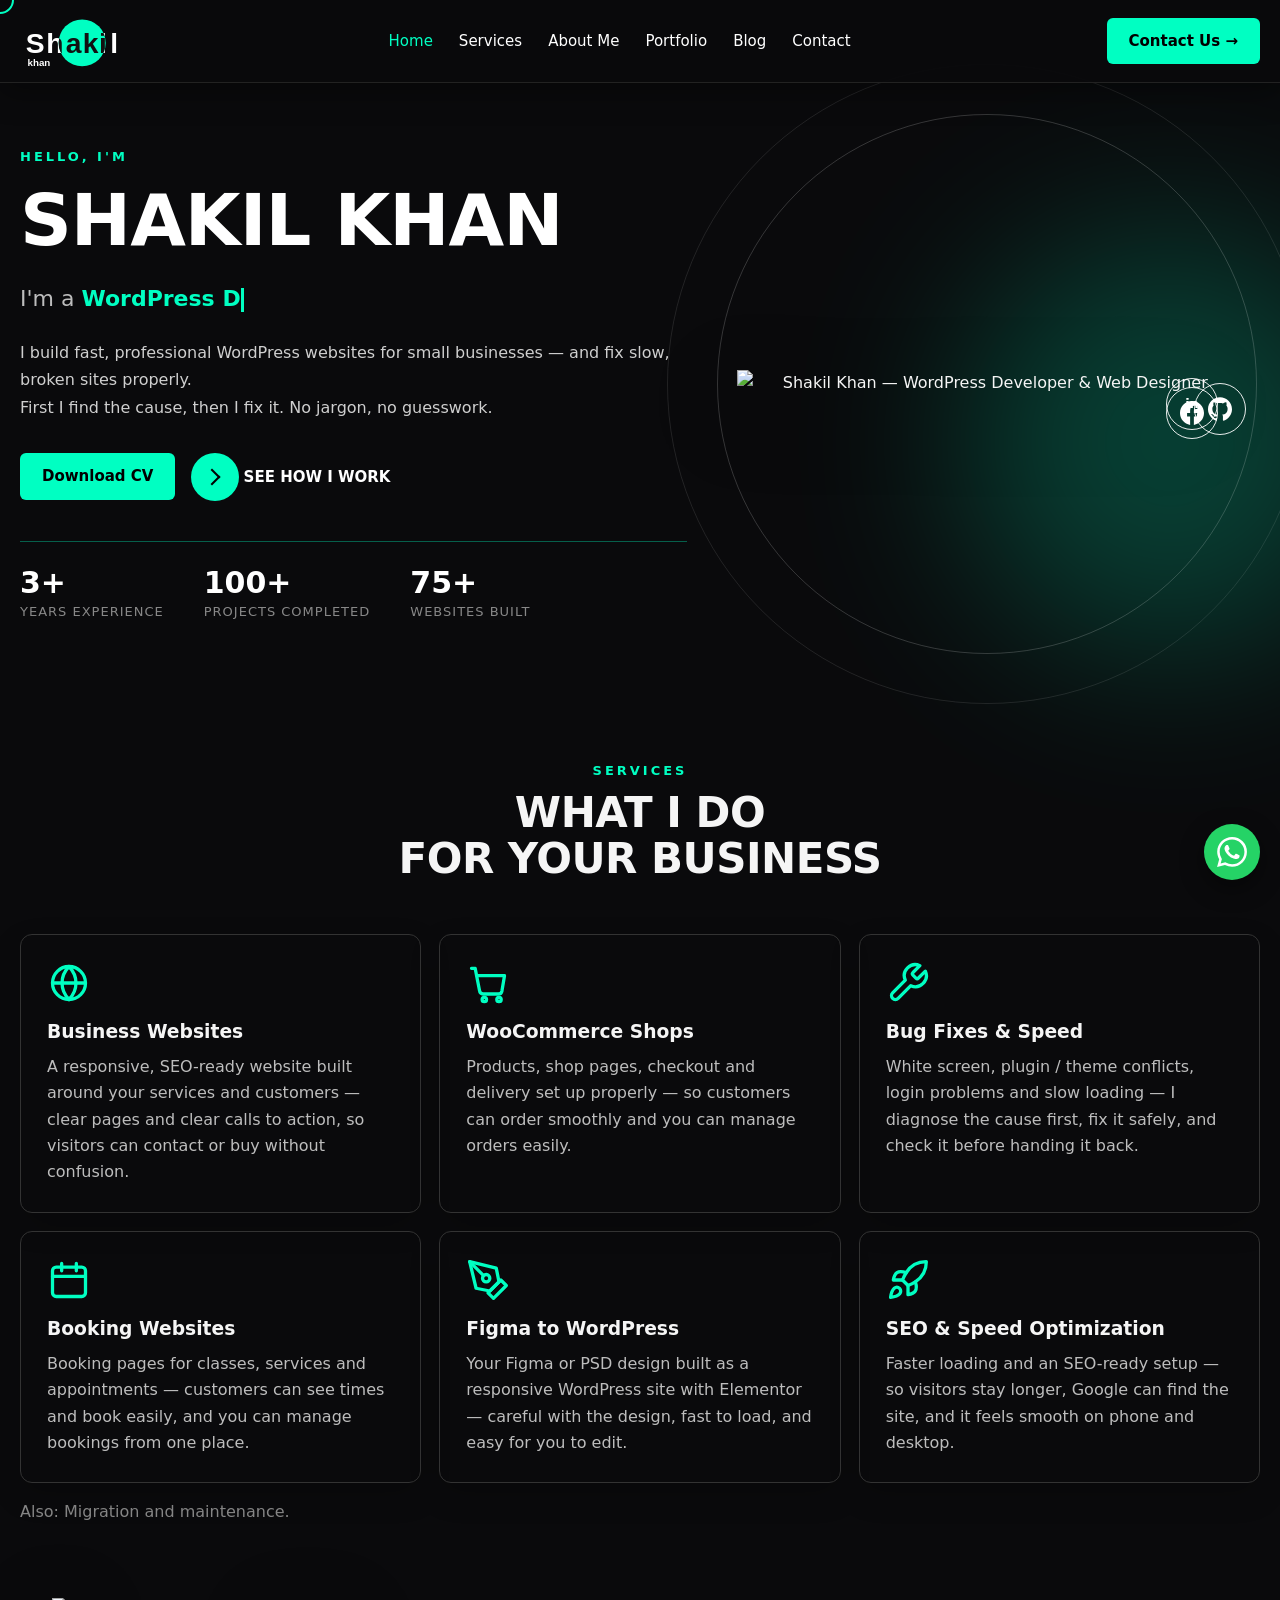
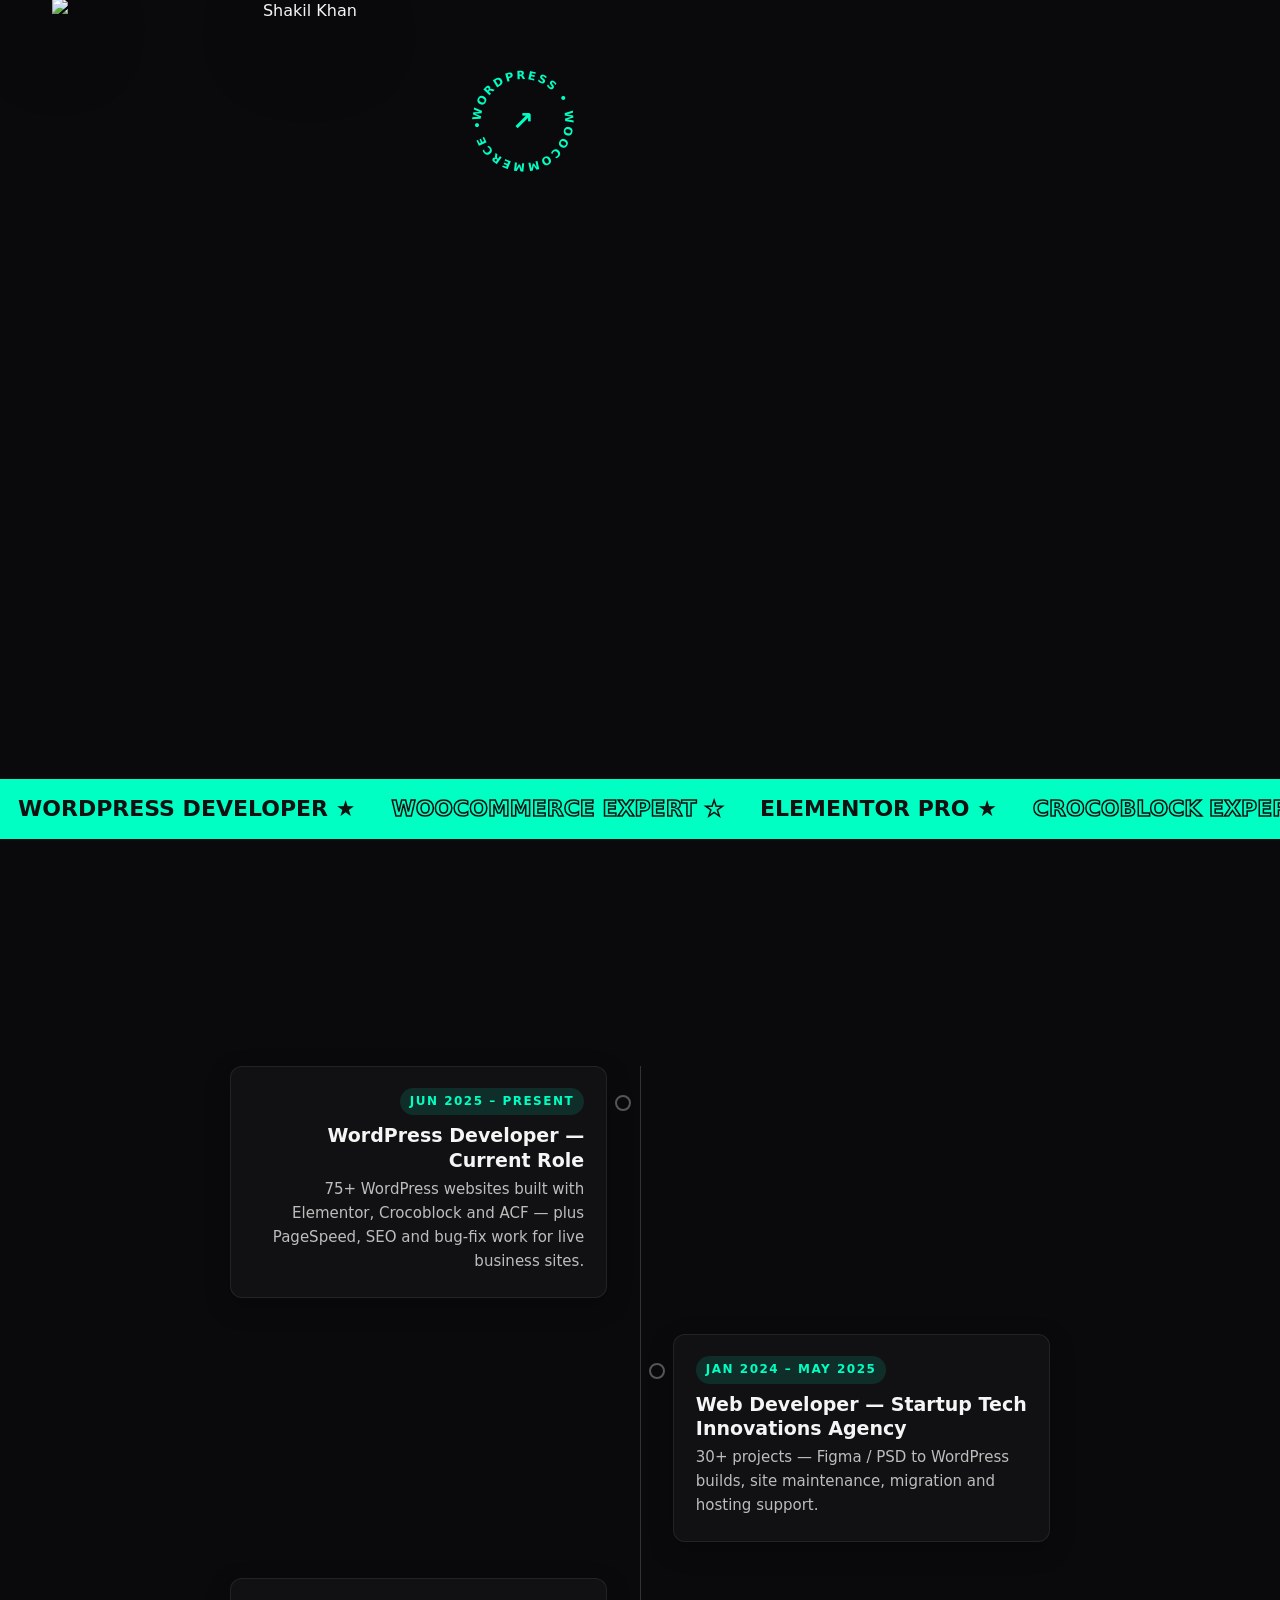
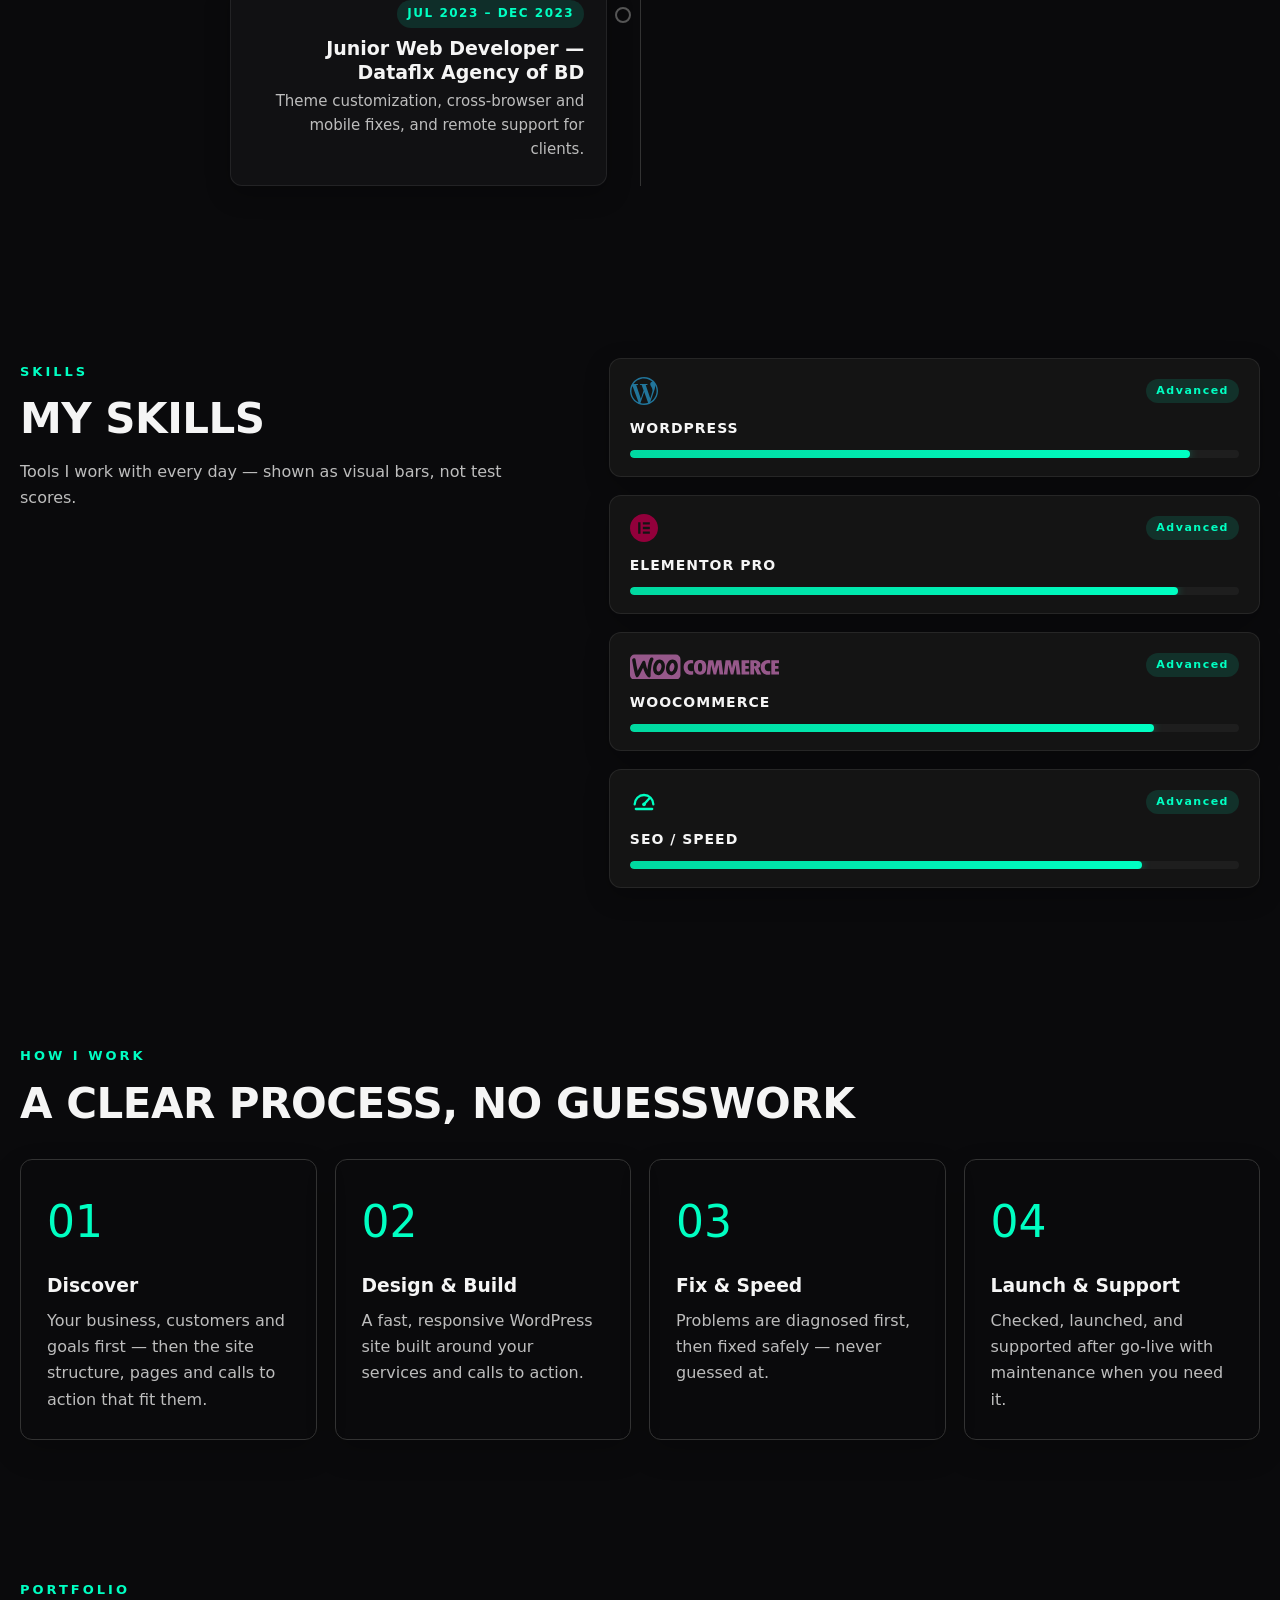
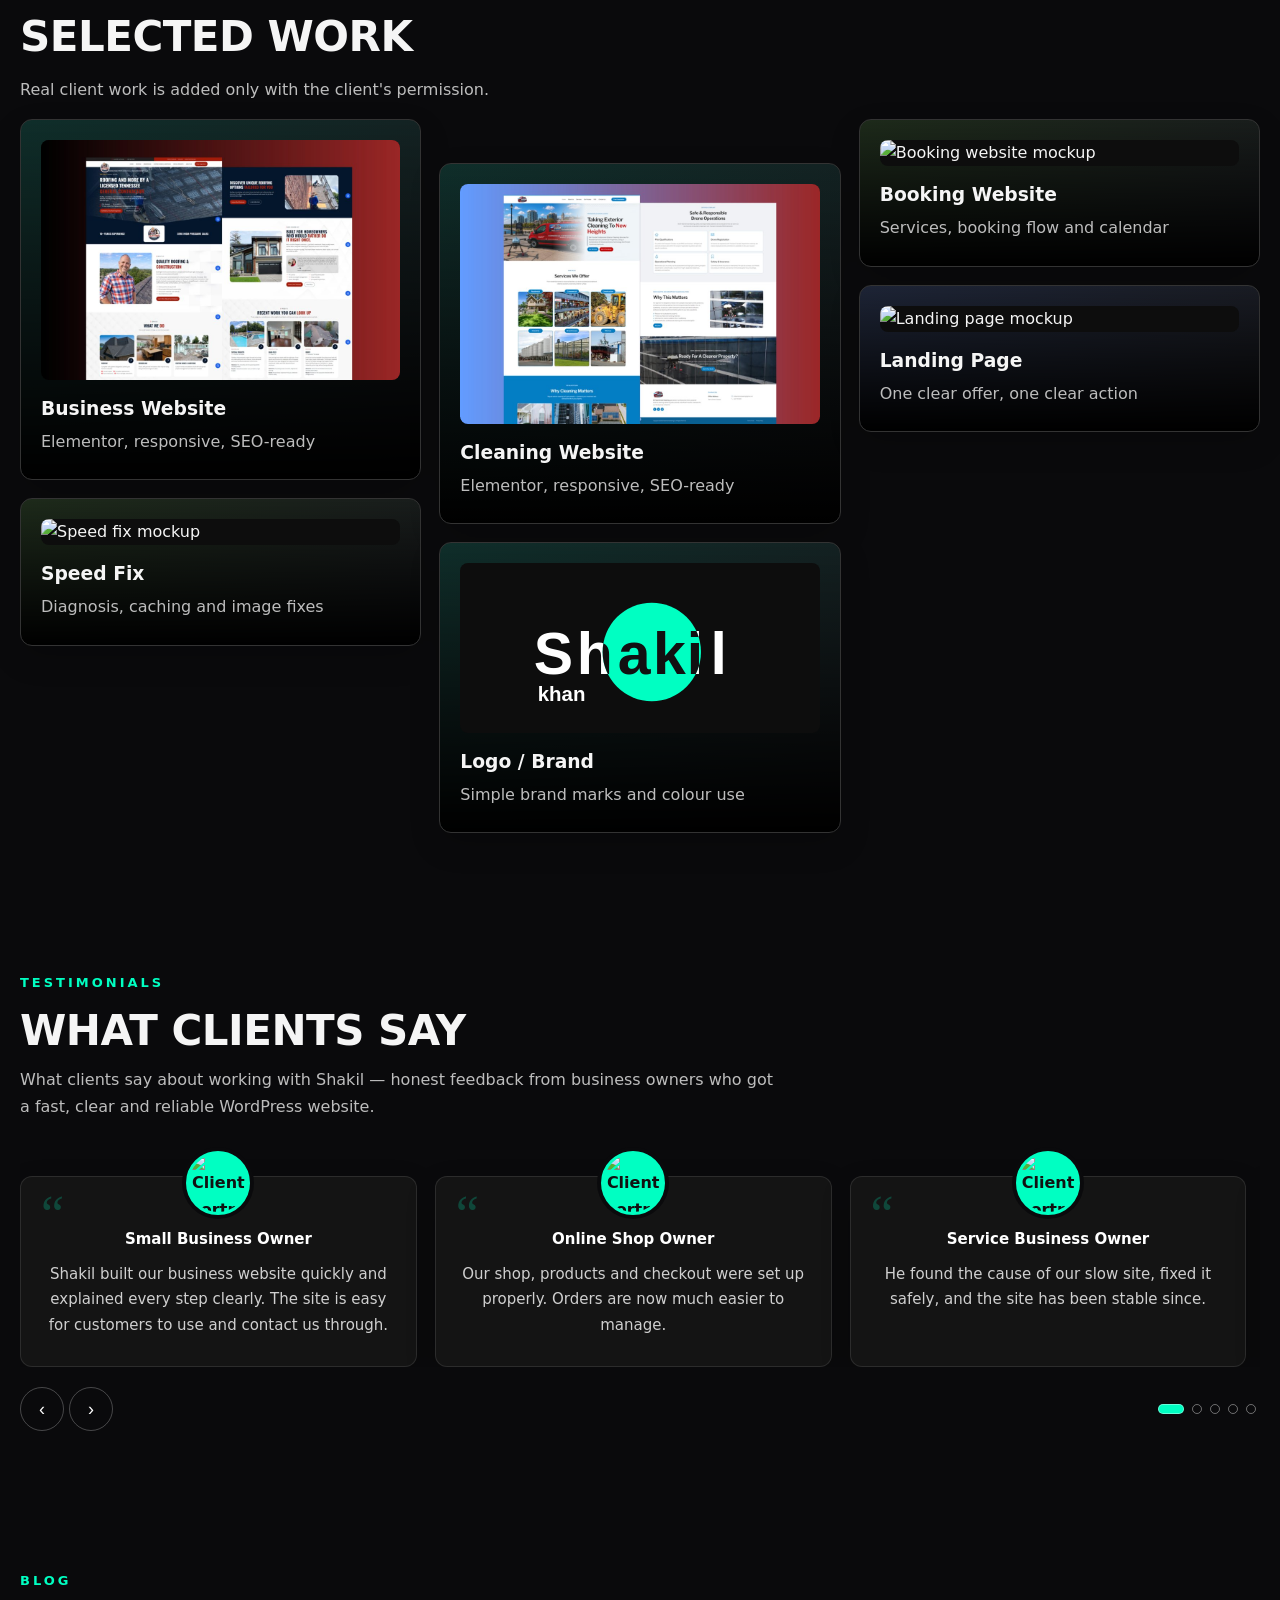
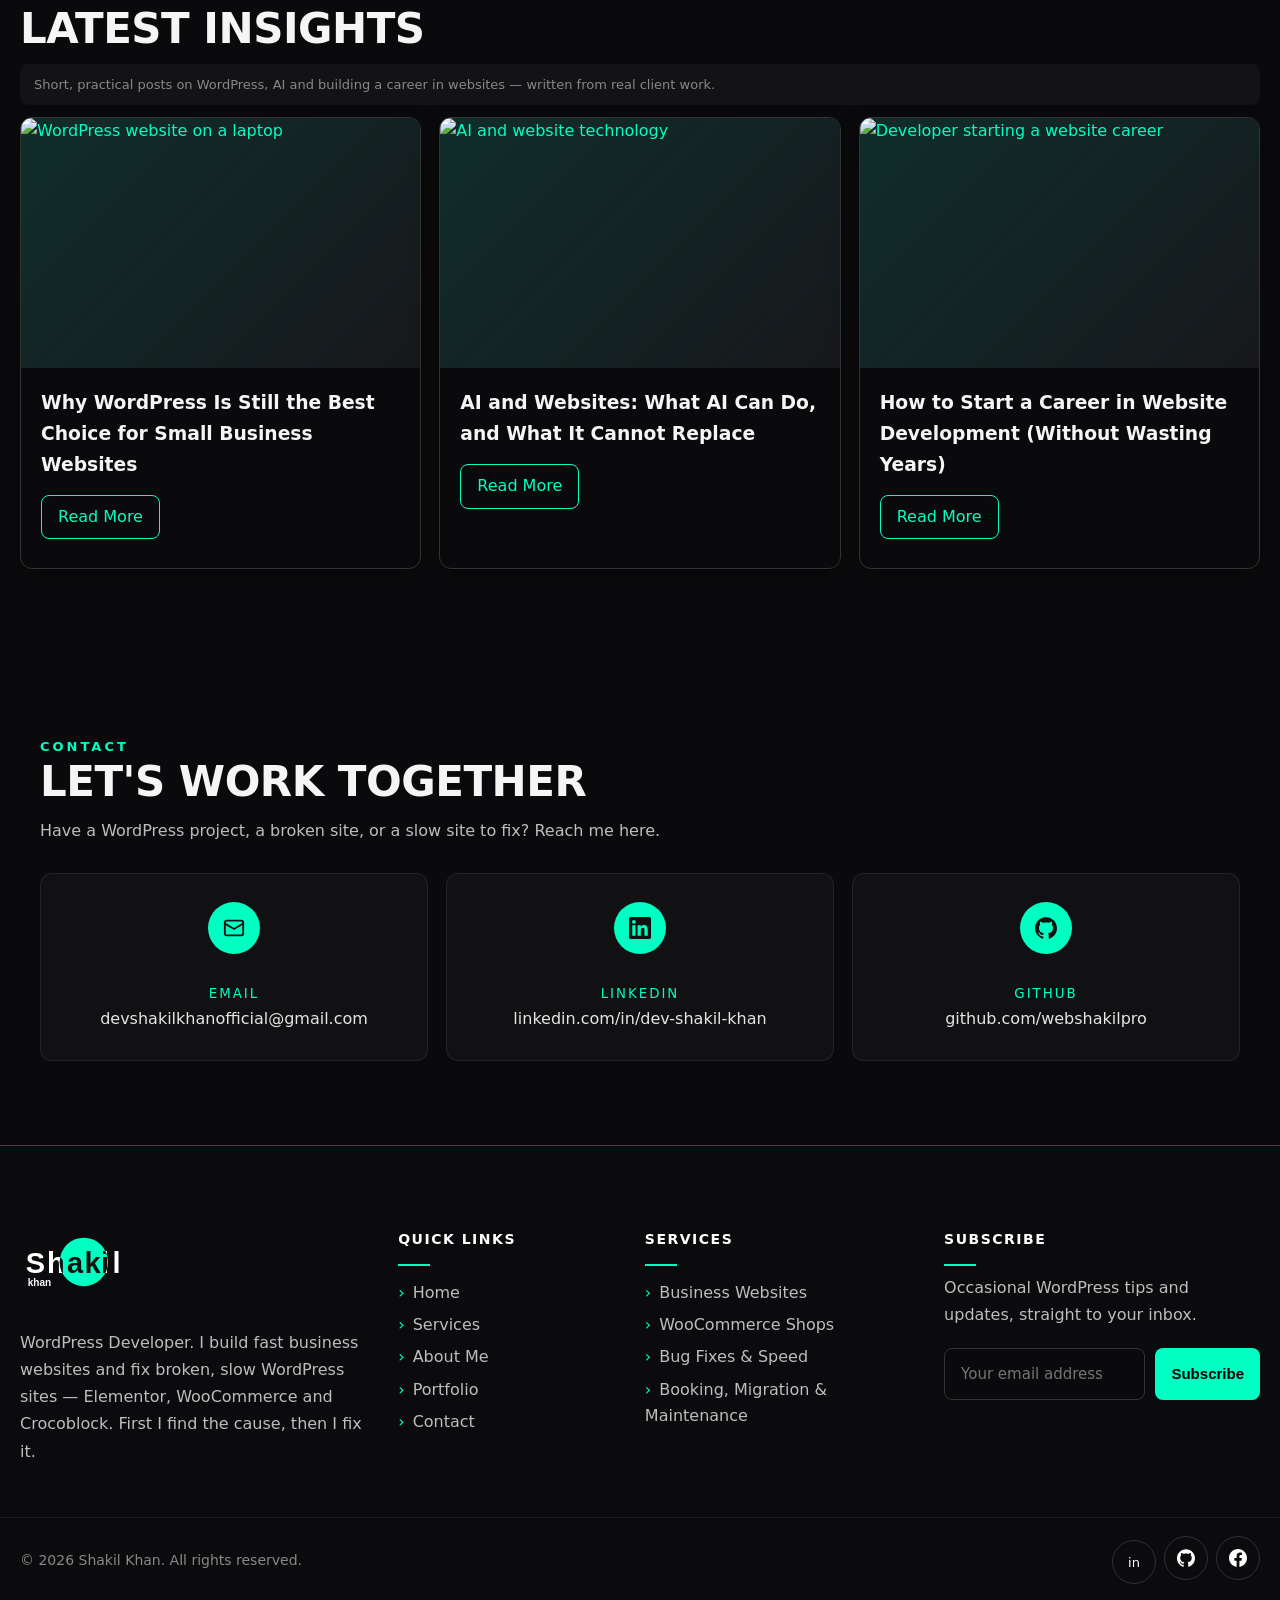
==== commit 74349a28: "Replace WooCommerce Shop tile with Cleaning Website tile" ====
--- a/index.html
+++ b/index.html
@@ -466,7 +466,7 @@
         <div class="tile v2" style="margin-top:18px;height:auto"><img class="mock" src="https://raw.githubusercontent.com/webshakilpro/webpro-assets/main/mockups/speed.webp" alt="Speed fix mockup"><h3>Speed Fix</h3><p>Diagnosis, caching and image fixes</p></div>
       </div>
       <div class="col2">
-        <div class="tile v3" style="height:auto"><img class="mock" src="https://raw.githubusercontent.com/webshakilpro/webpro-assets/main/mockups/chatgpt-shop.webp" alt="WooCommerce shop mockup"><h3>WooCommerce Shop</h3><p>Products, checkout and delivery</p></div>
+        <div class="tile" style="height:auto"><a href="https://ehteamdronecleaning.ca/" target="_blank" rel="noopener"><img class="mock" src="/images/ehteam-drone-cleaning.jpg" alt="EH Team Drone Cleaning website mockup"></a><h3>Cleaning Website</h3><p>Elementor, responsive, SEO-ready</p></div>
         <div class="tile" style="margin-top:18px;height:auto"><img class="mock-logo" src="shakil-logo-claude.svg" alt="Shakil Khan logo mockup"><h3>Logo / Brand</h3><p>Simple brand marks and colour use</p></div>
       </div>
       <div>
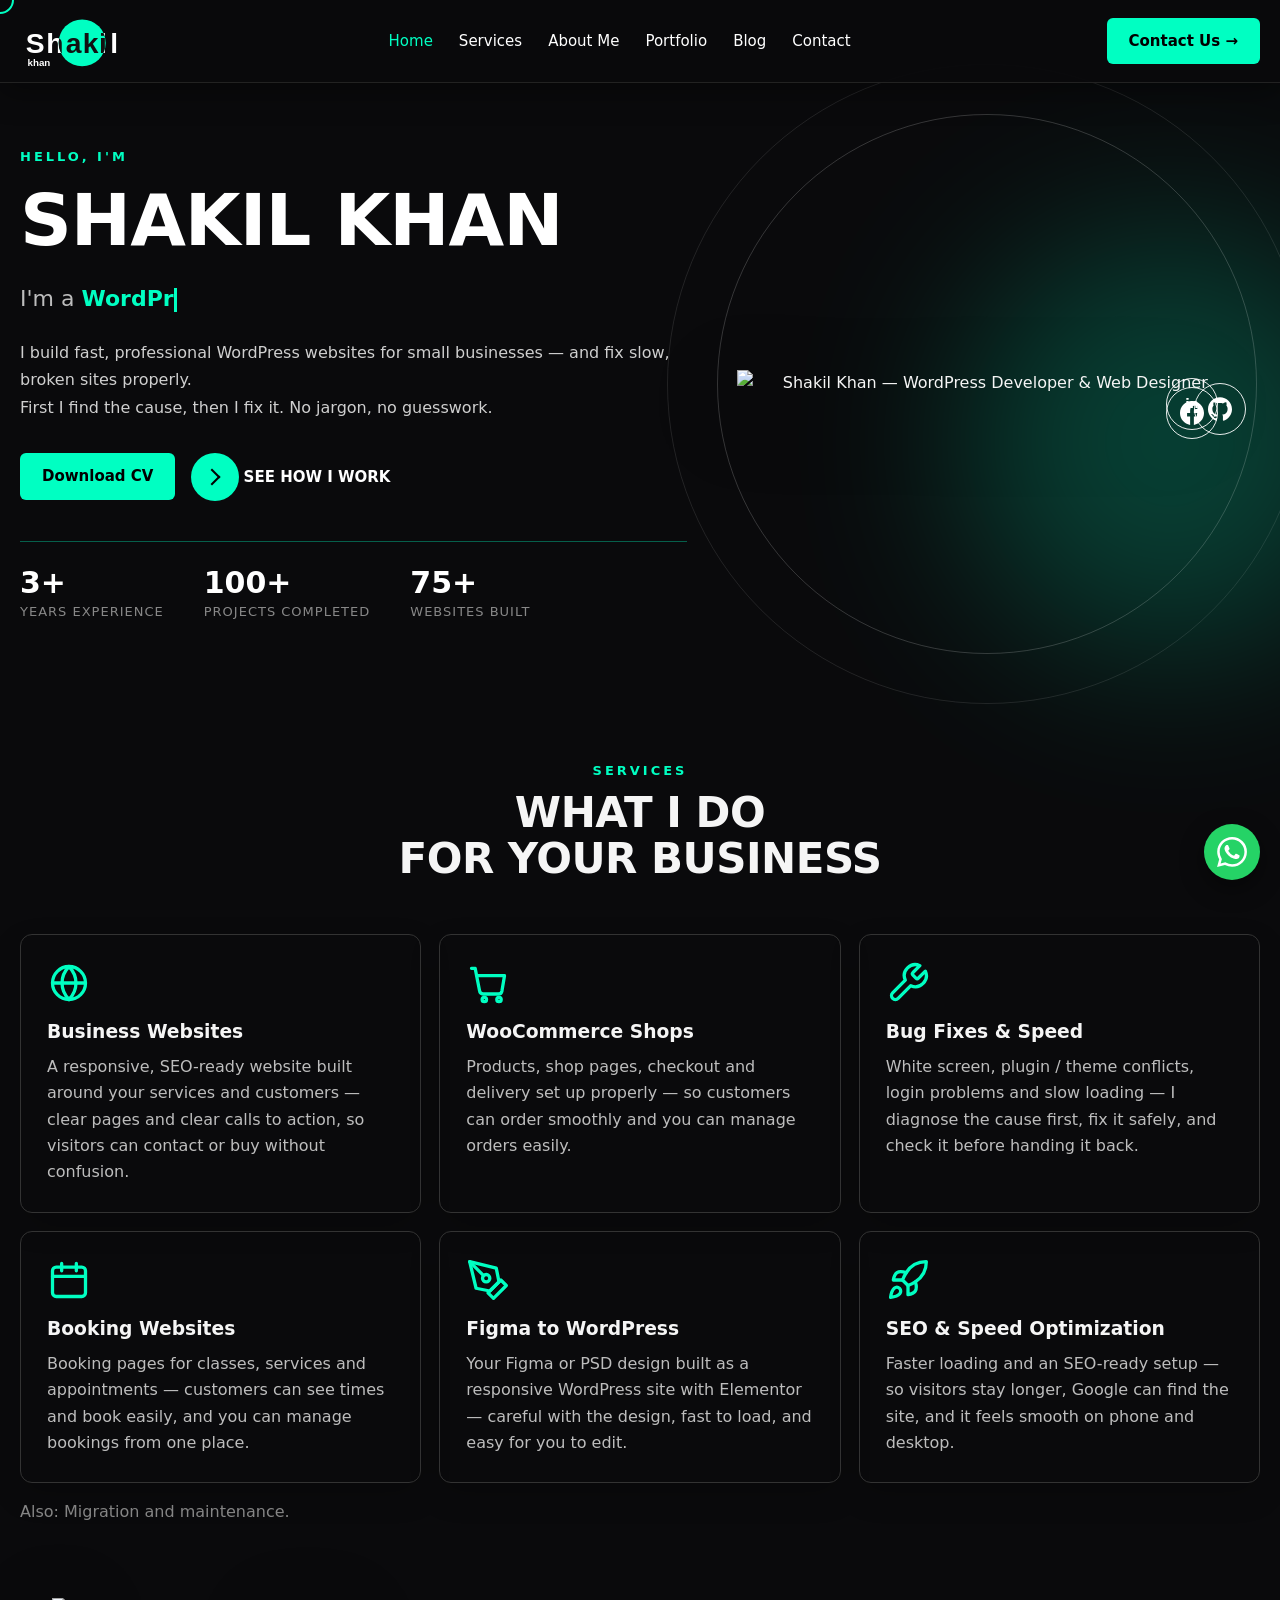
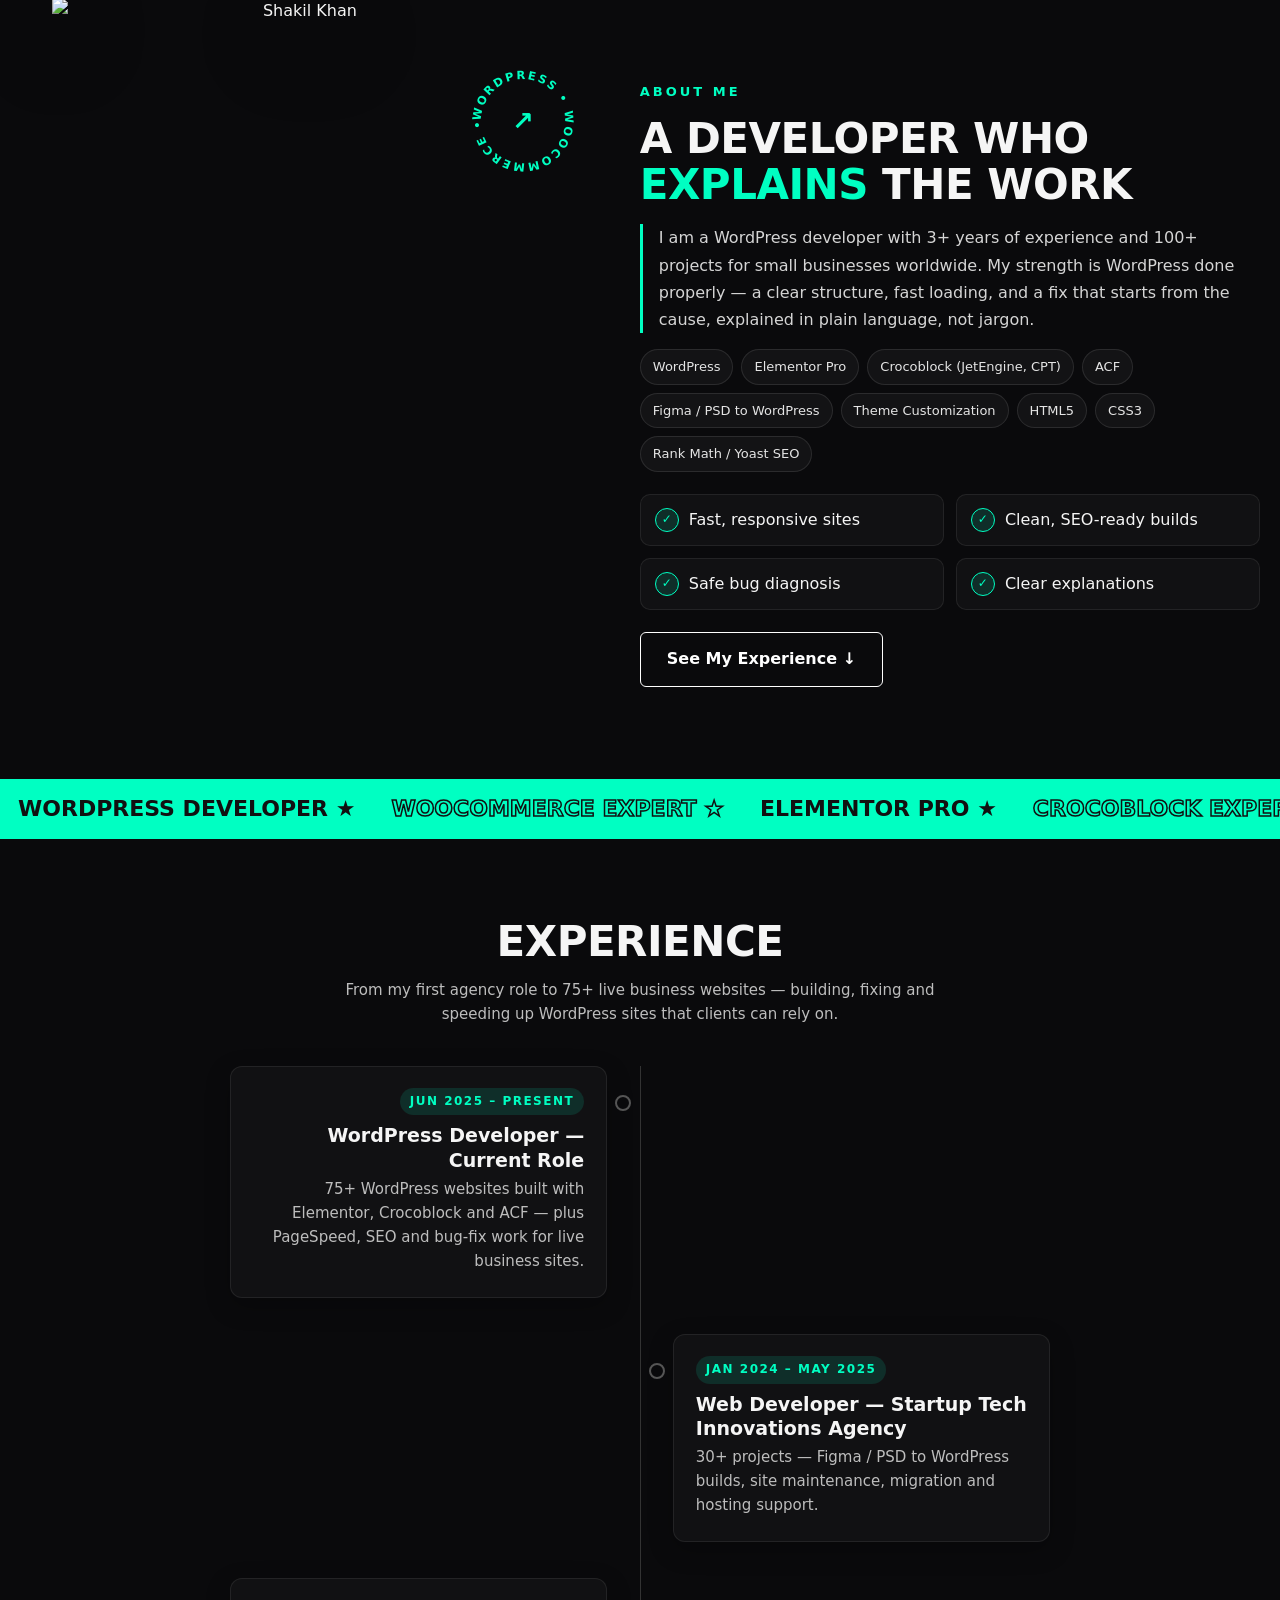
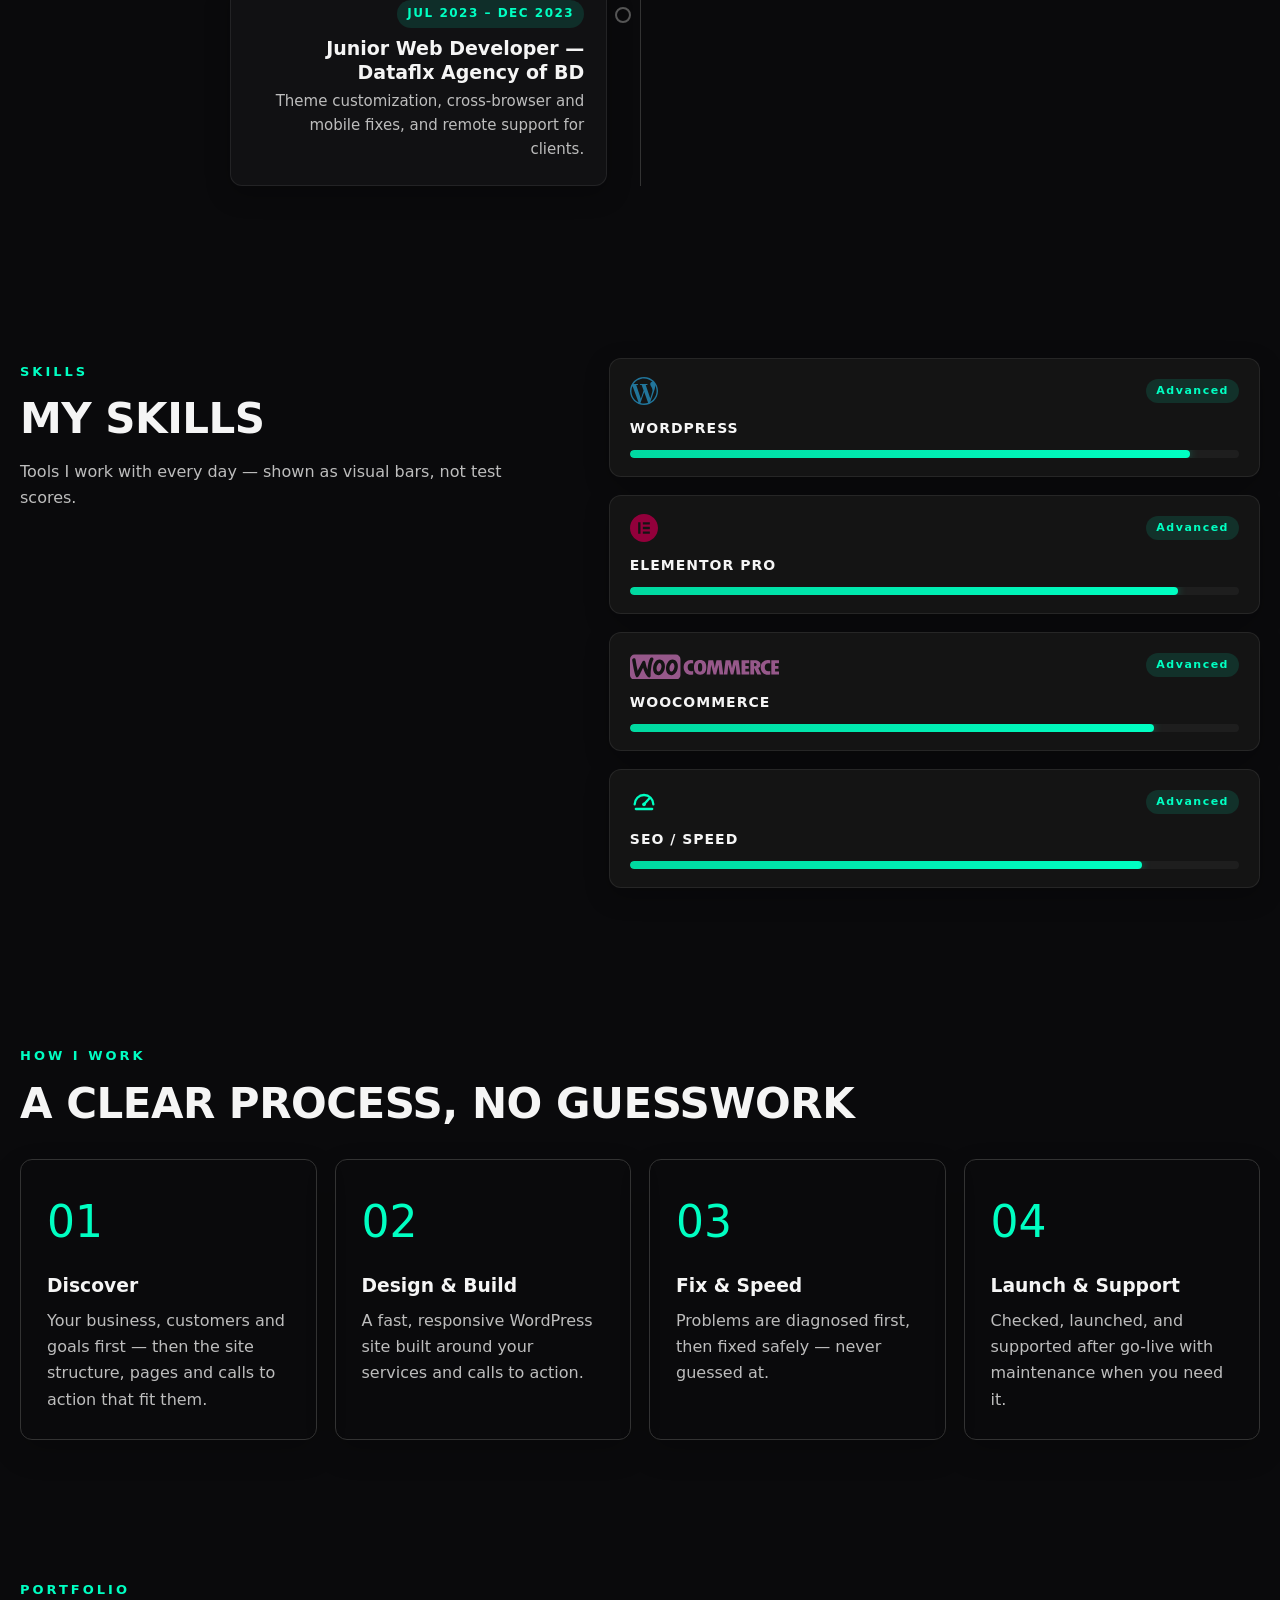
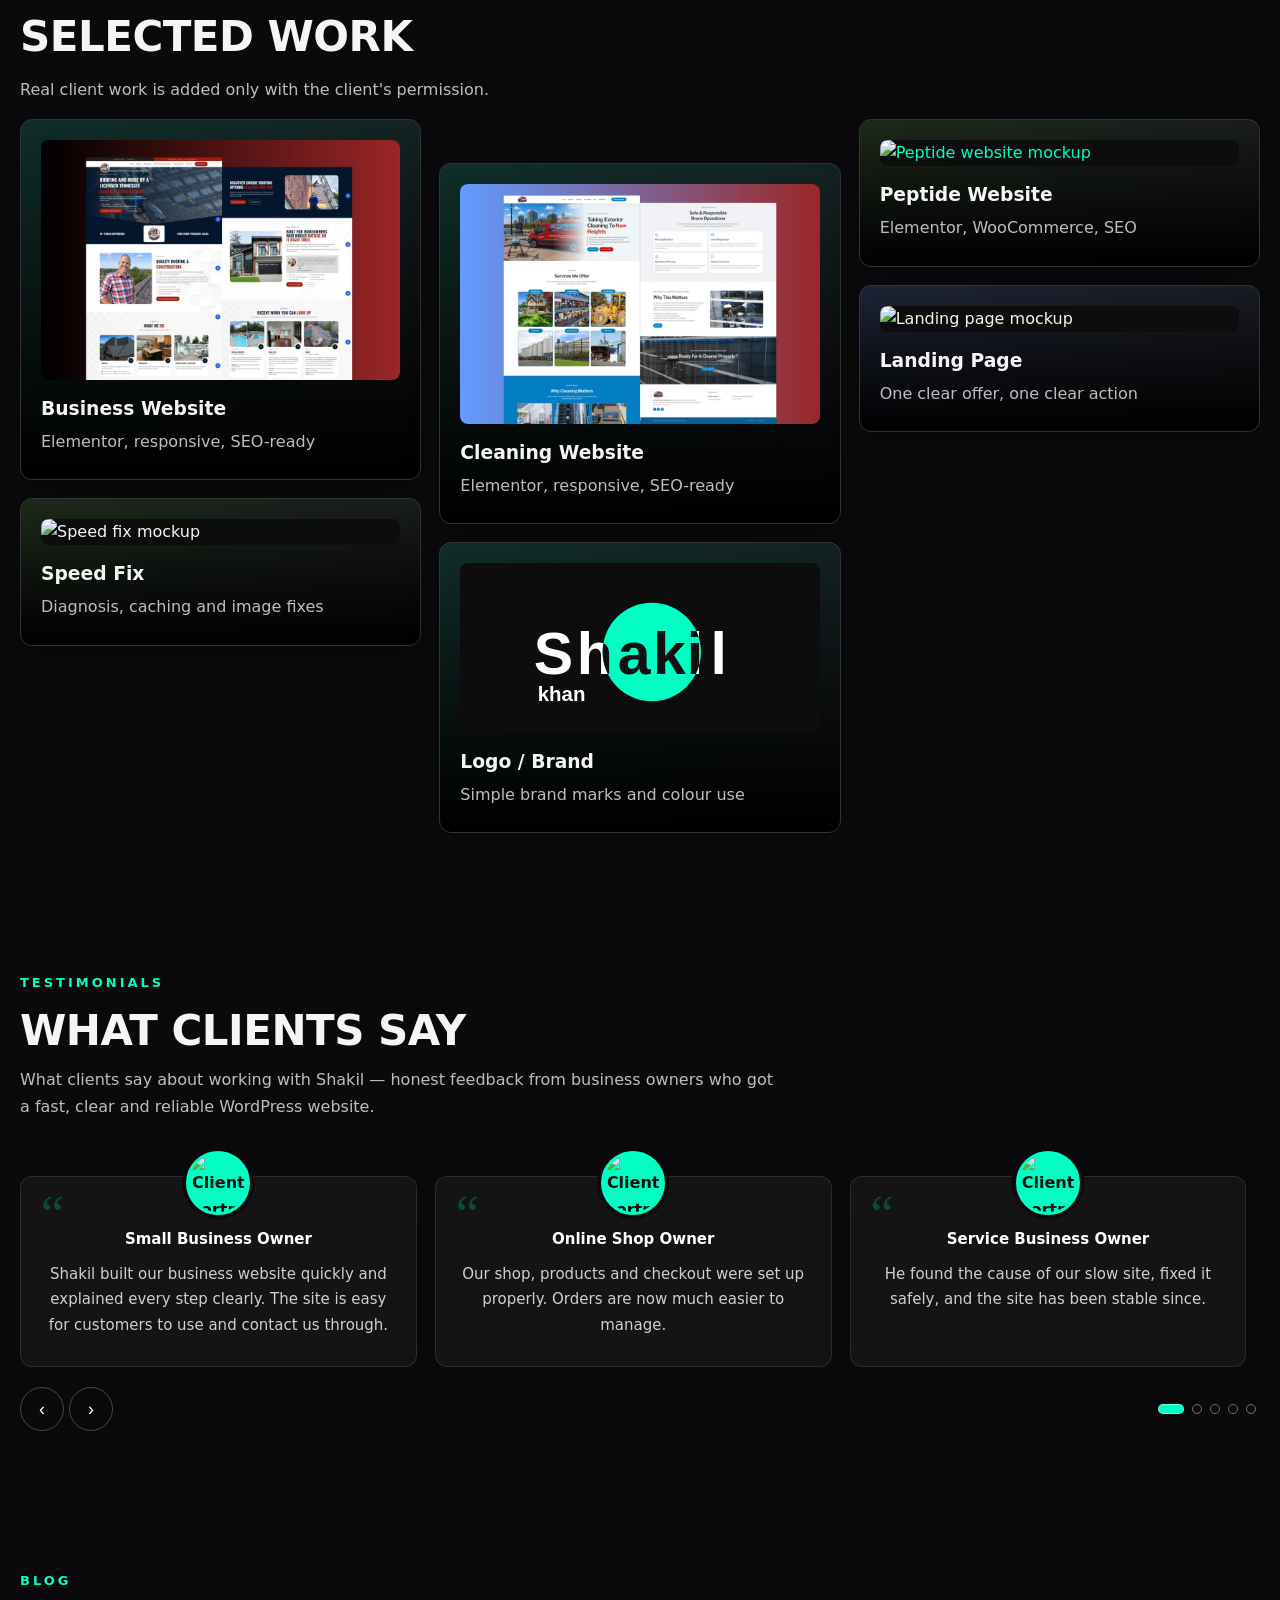
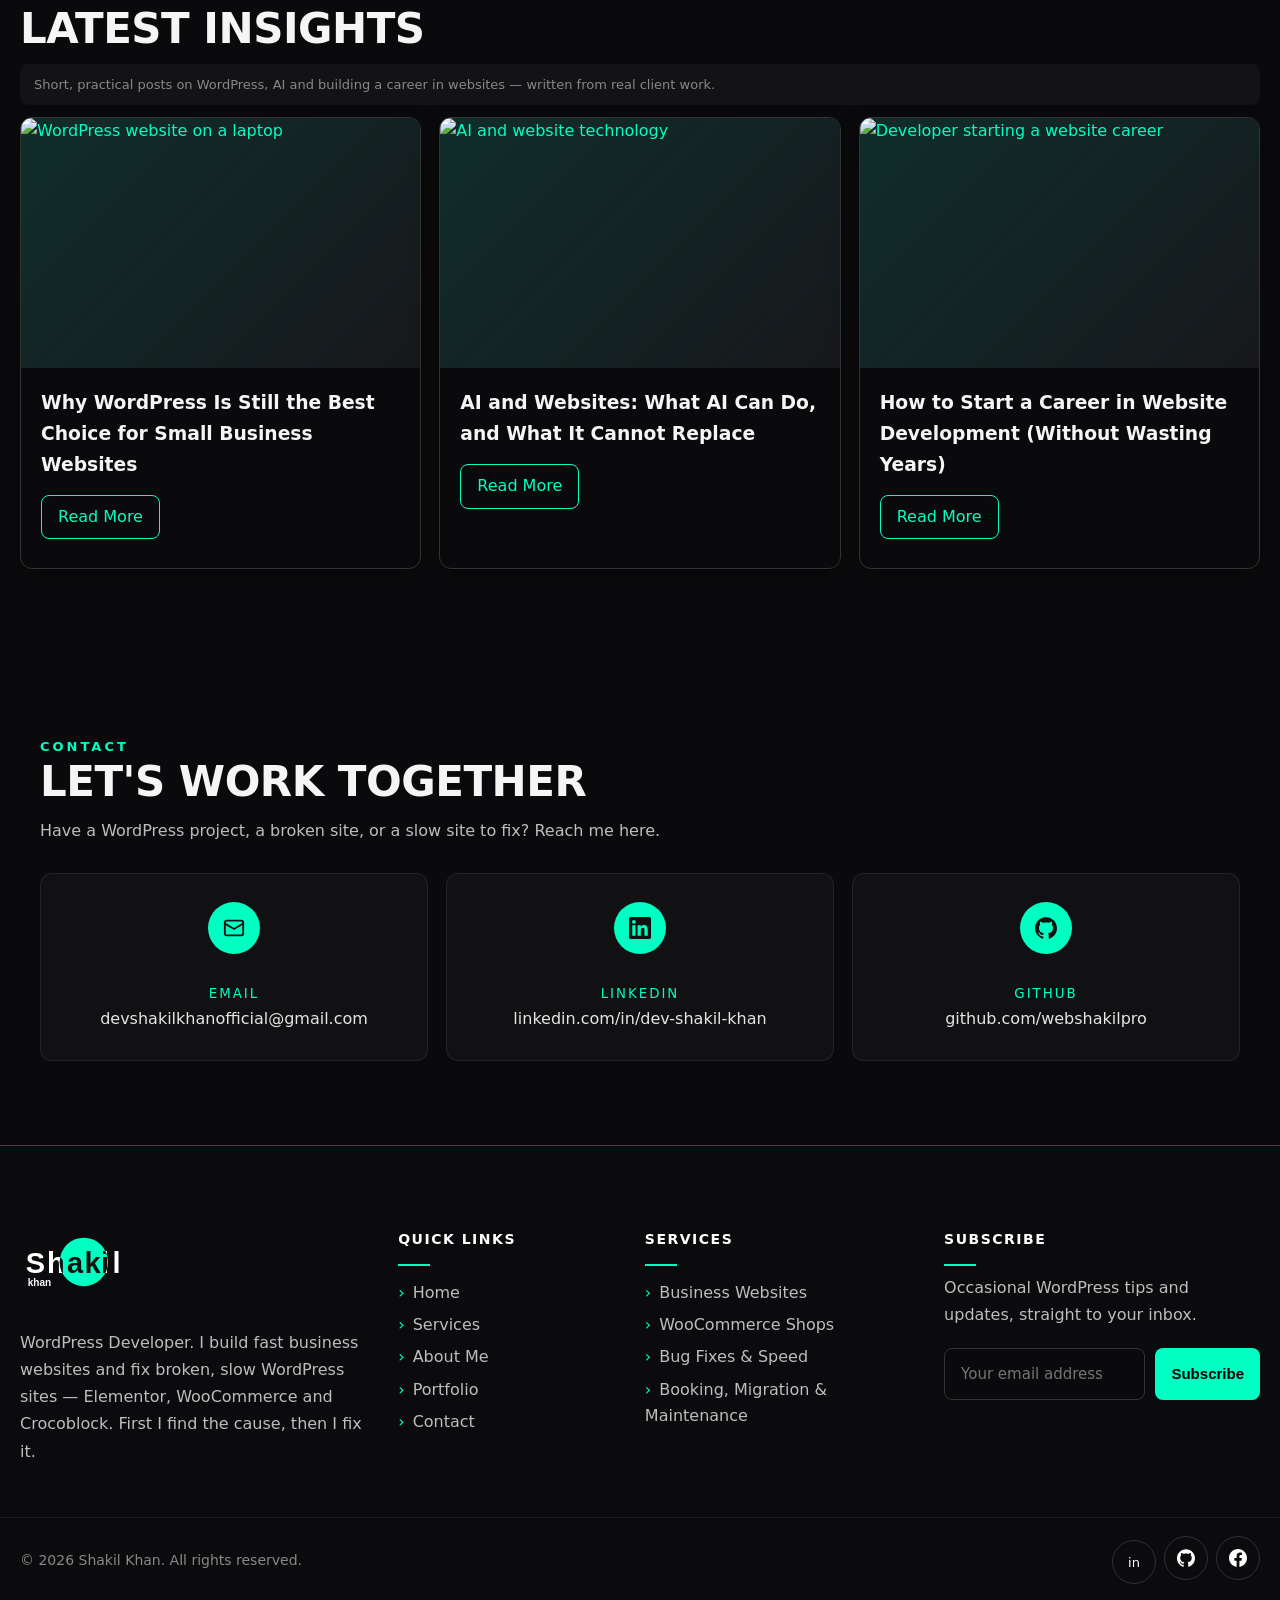
==== commit 1561b134: "Peptide Website tile: image, title, description and link" ====
--- a/index.html
+++ b/index.html
@@ -470,7 +470,7 @@
         <div class="tile" style="margin-top:18px;height:auto"><img class="mock-logo" src="shakil-logo-claude.svg" alt="Shakil Khan logo mockup"><h3>Logo / Brand</h3><p>Simple brand marks and colour use</p></div>
       </div>
       <div>
-        <div class="tile v2" style="height:auto"><img class="mock" src="https://raw.githubusercontent.com/webshakilpro/webpro-assets/main/mockups/chatgpt-booking.webp" alt="Booking website mockup"><h3>Booking Website</h3><p>Services, booking flow and calendar</p></div>
+        <div class="tile v2" style="height:auto"><a href="https://cherriesusa.com/" target="_blank" rel="noopener"><img class="mock" src="https://raw.githubusercontent.com/webshakilpro/webpro-assets/main/mockups/booking-website-new.png" alt="Peptide website mockup"></a><h3>Peptide Website</h3><p>Elementor, WooCommerce, SEO</p></div>
         <div class="tile v3" style="margin-top:18px;height:auto"><img class="mock" src="https://raw.githubusercontent.com/webshakilpro/webpro-assets/main/mockups/chatgpt-landing.webp" alt="Landing page mockup"><h3>Landing Page</h3><p>One clear offer, one clear action</p></div>
       </div>
     </div>
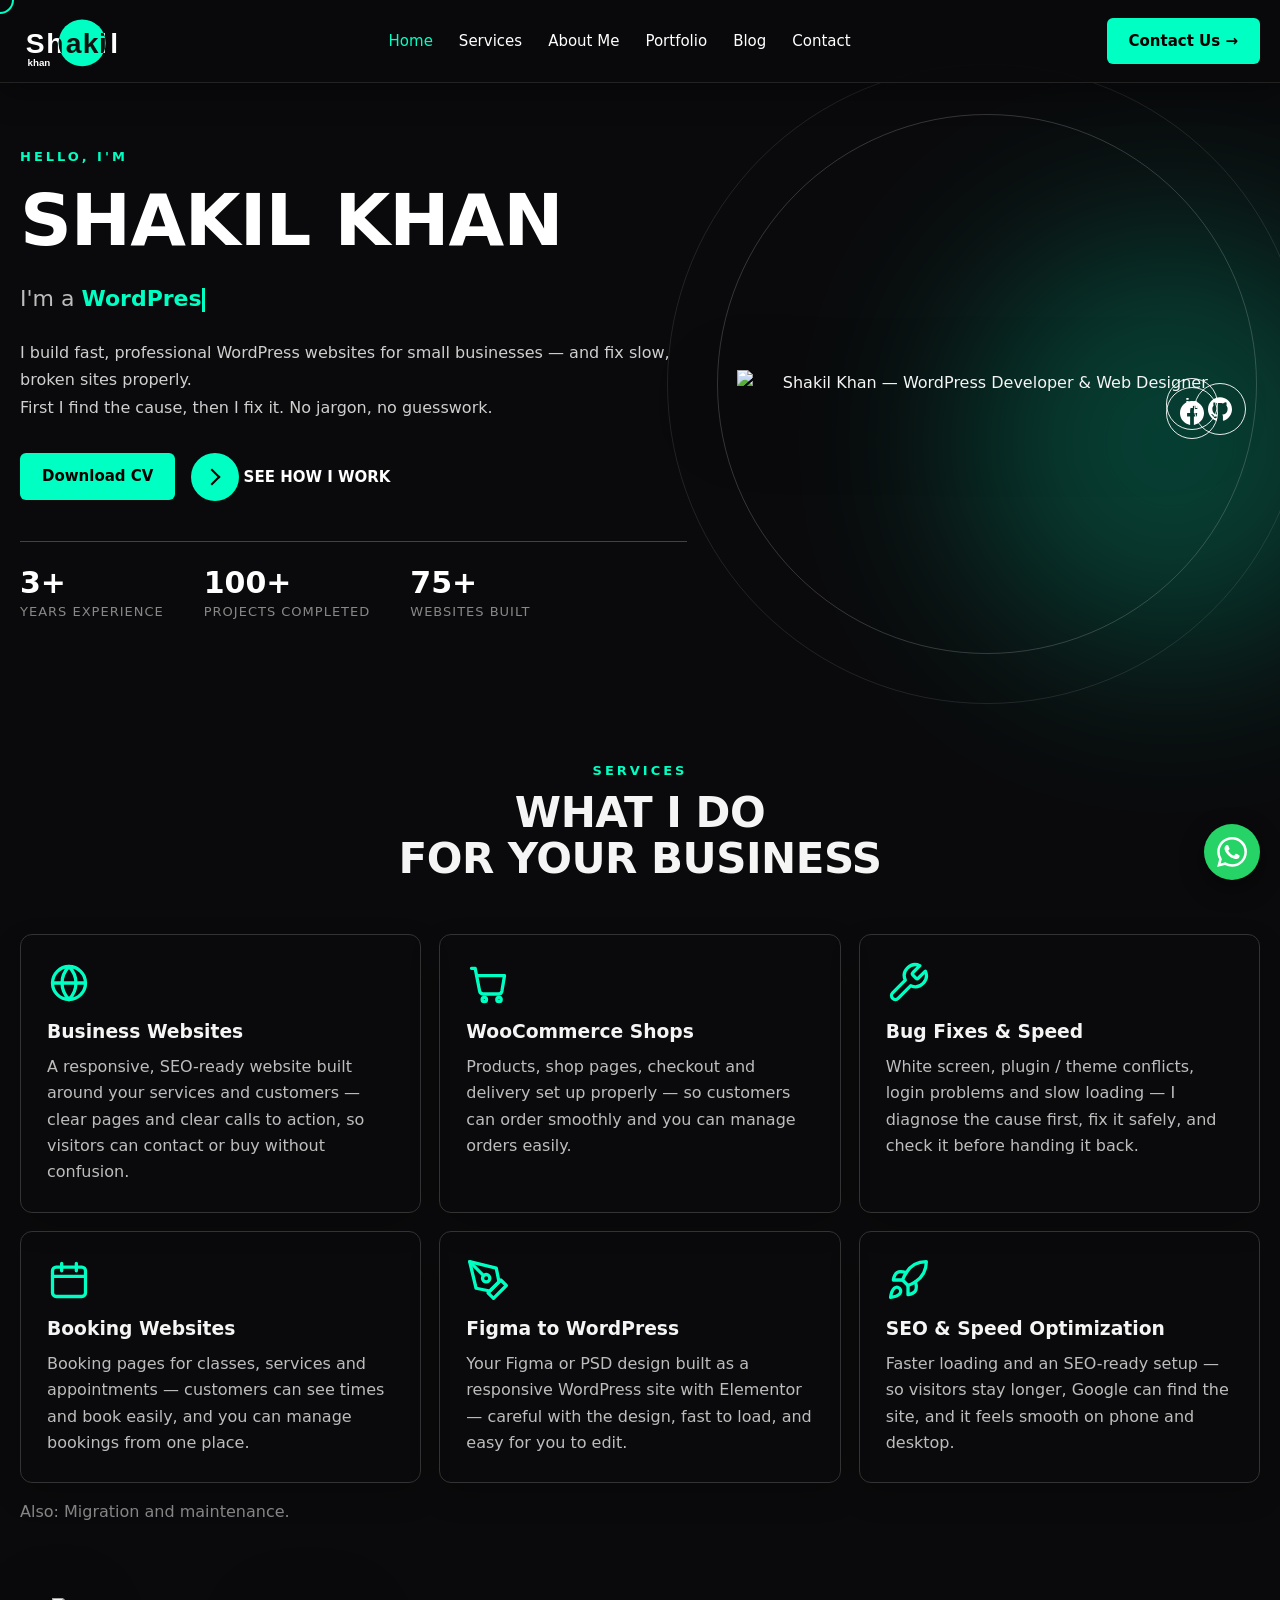
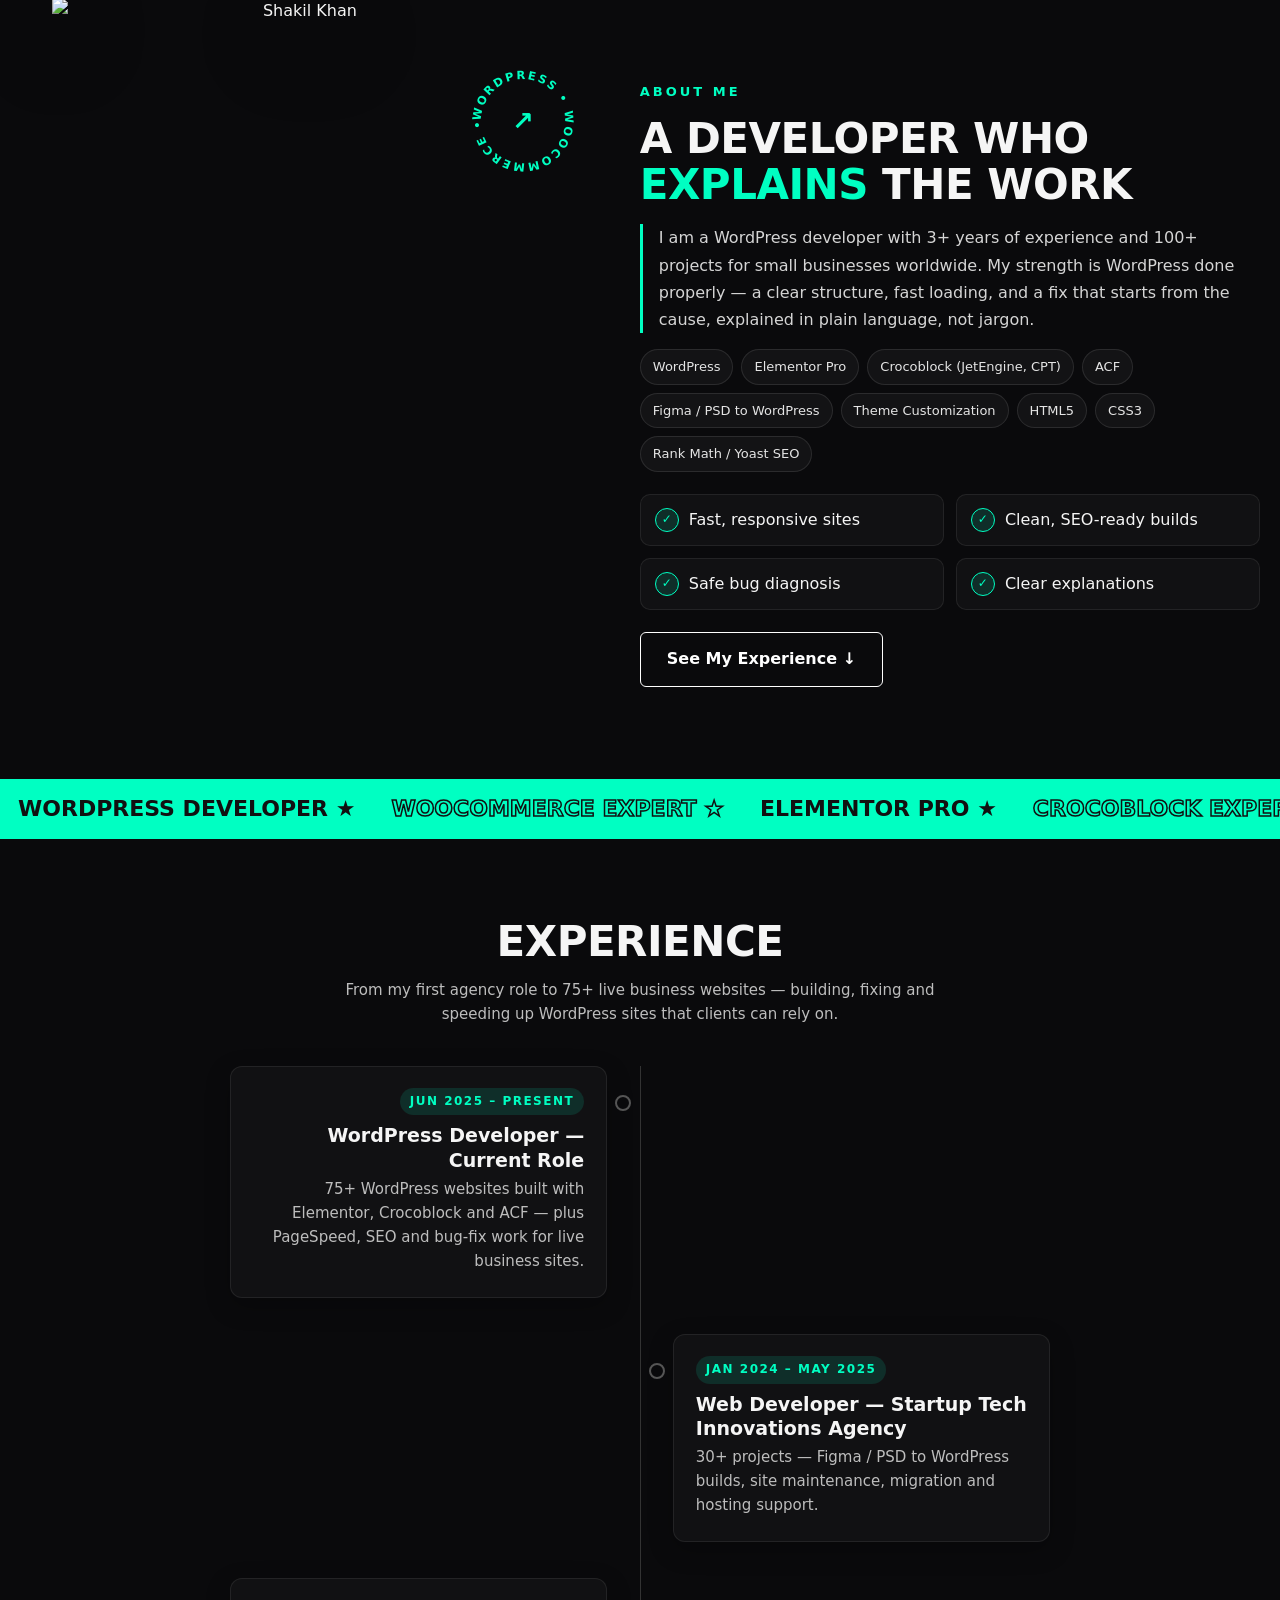
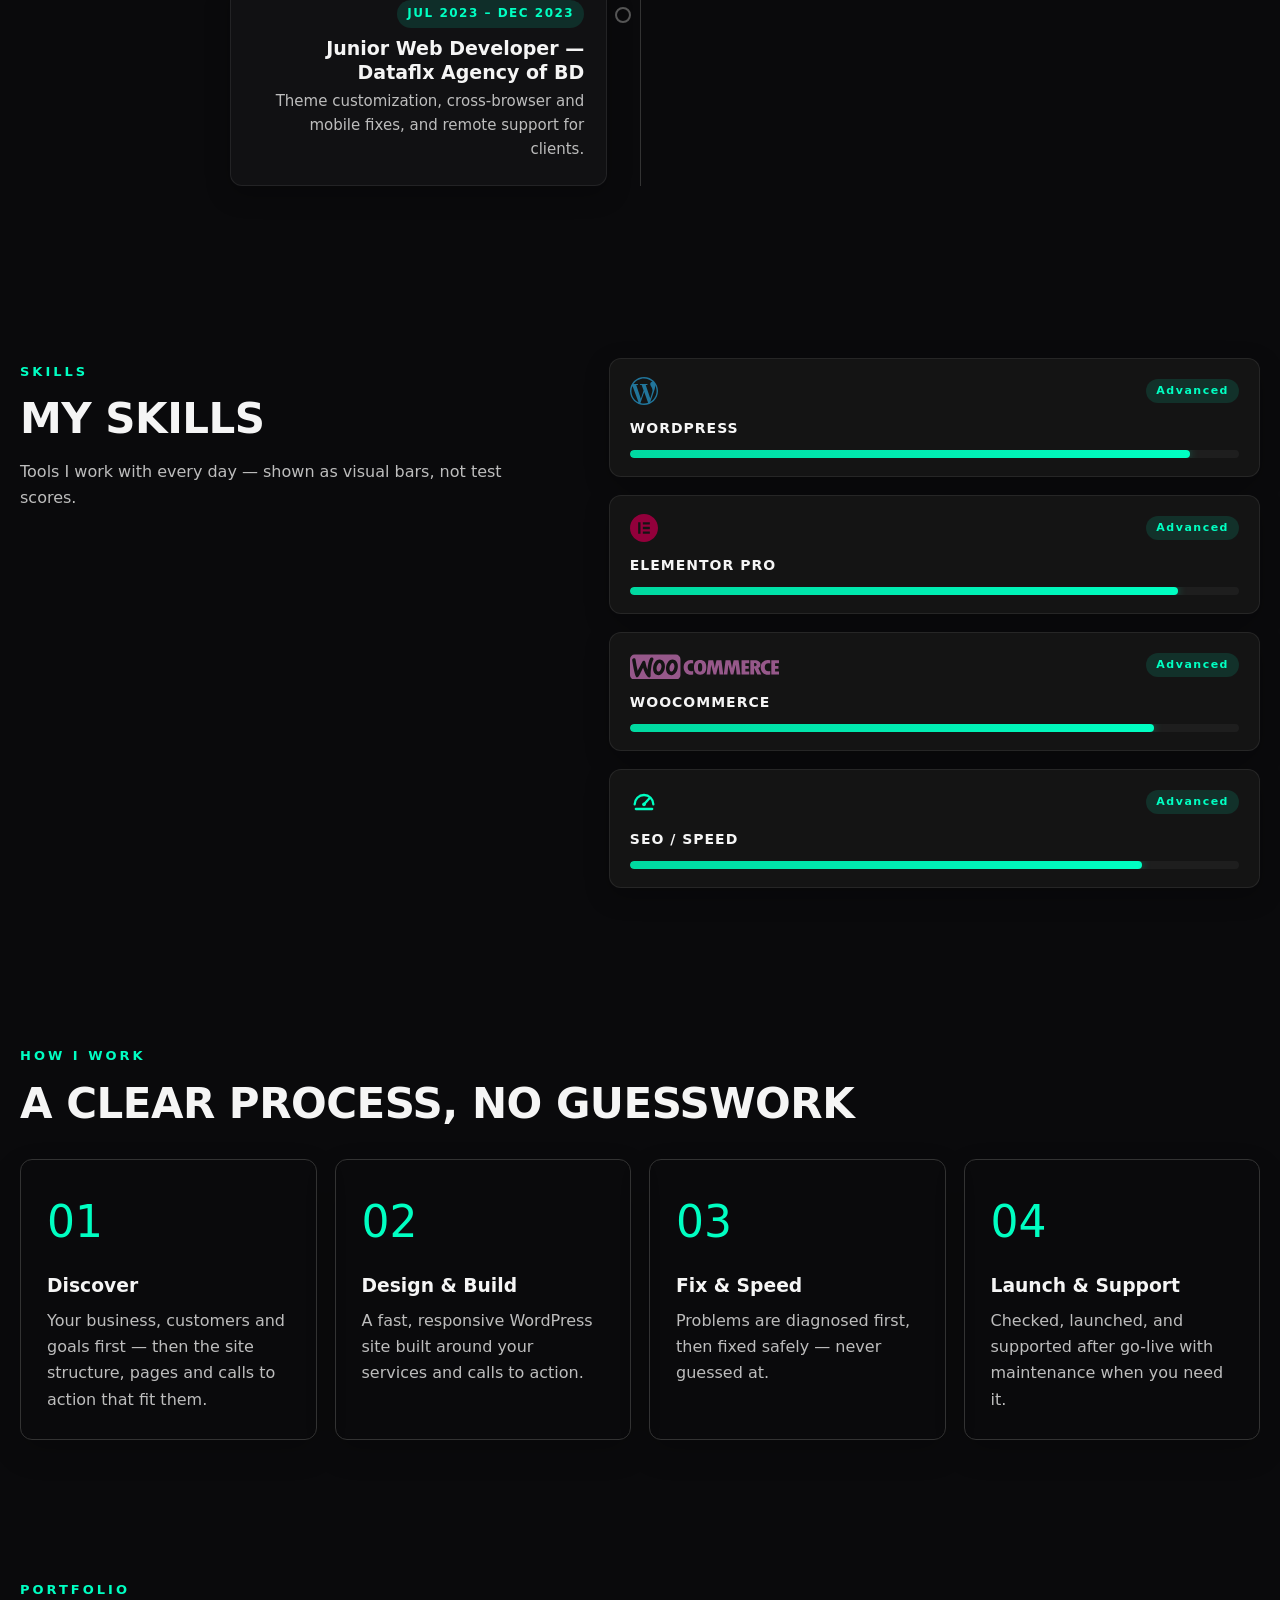
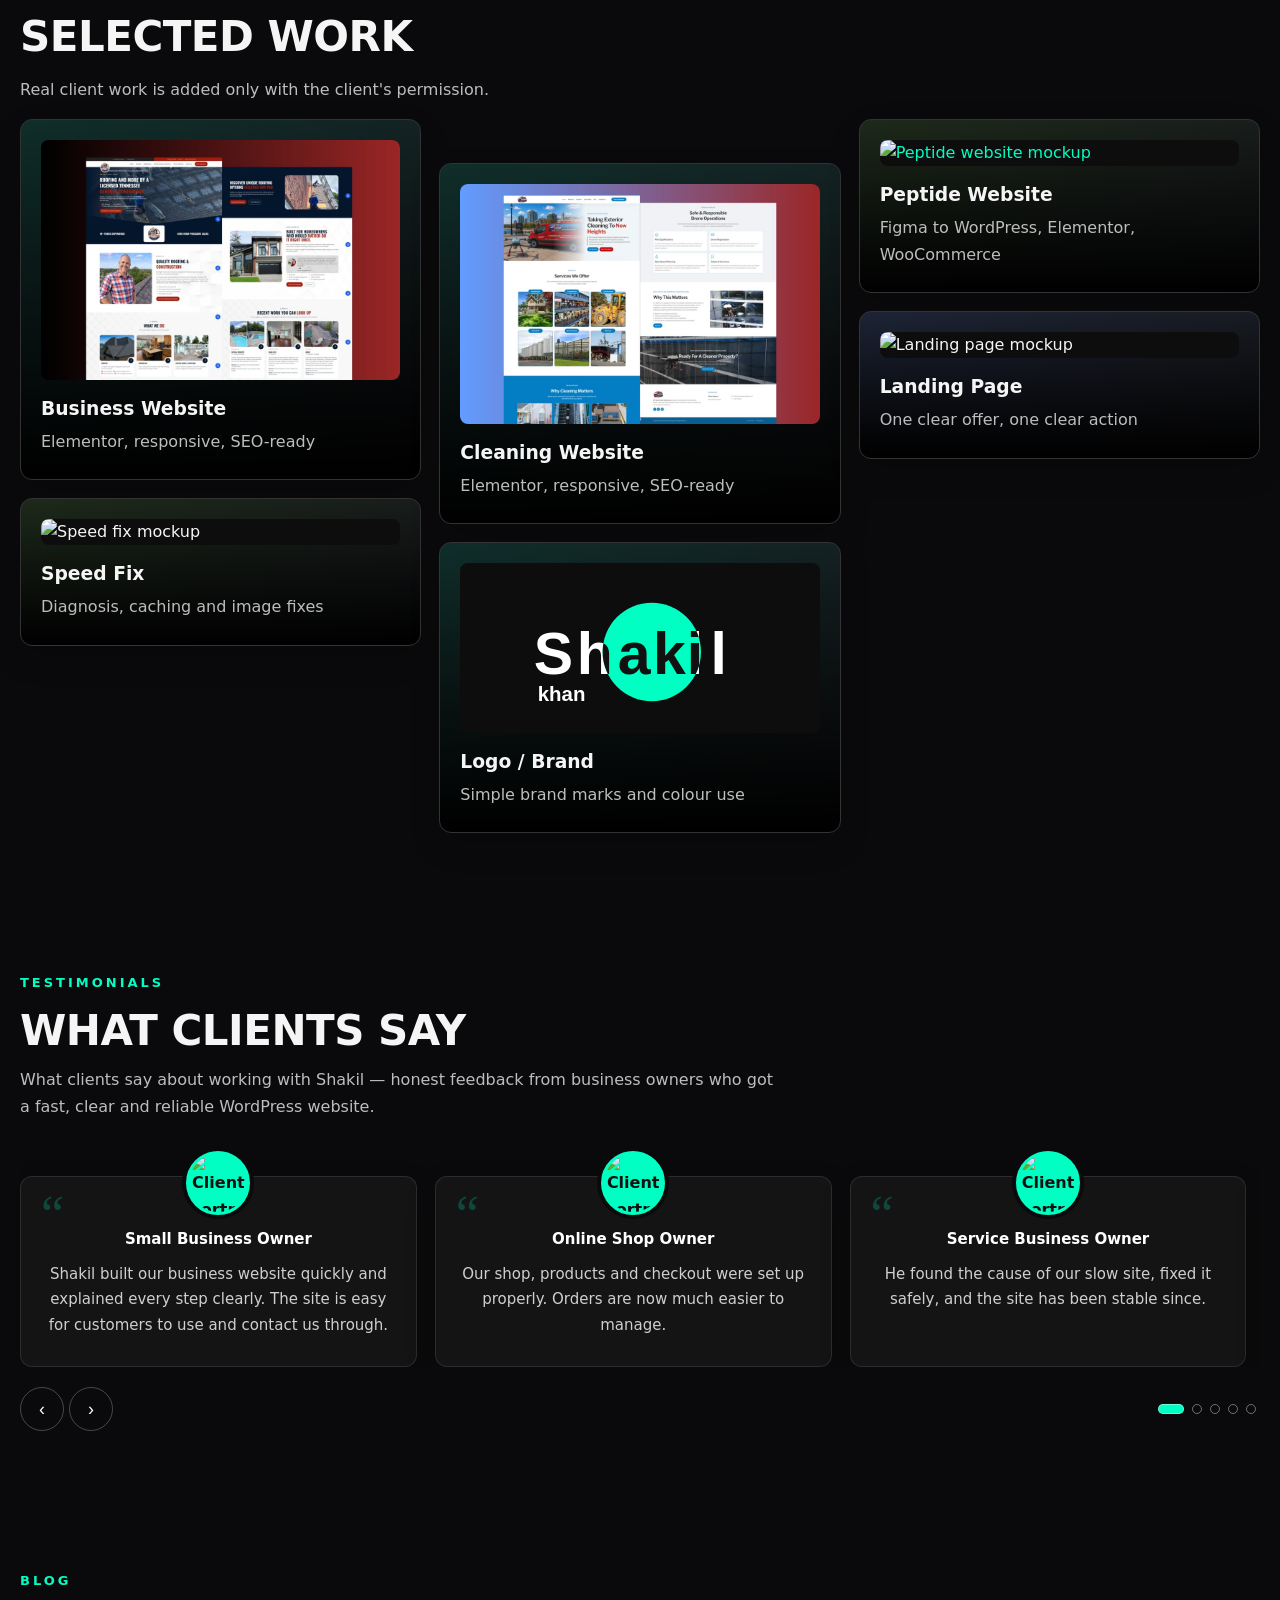
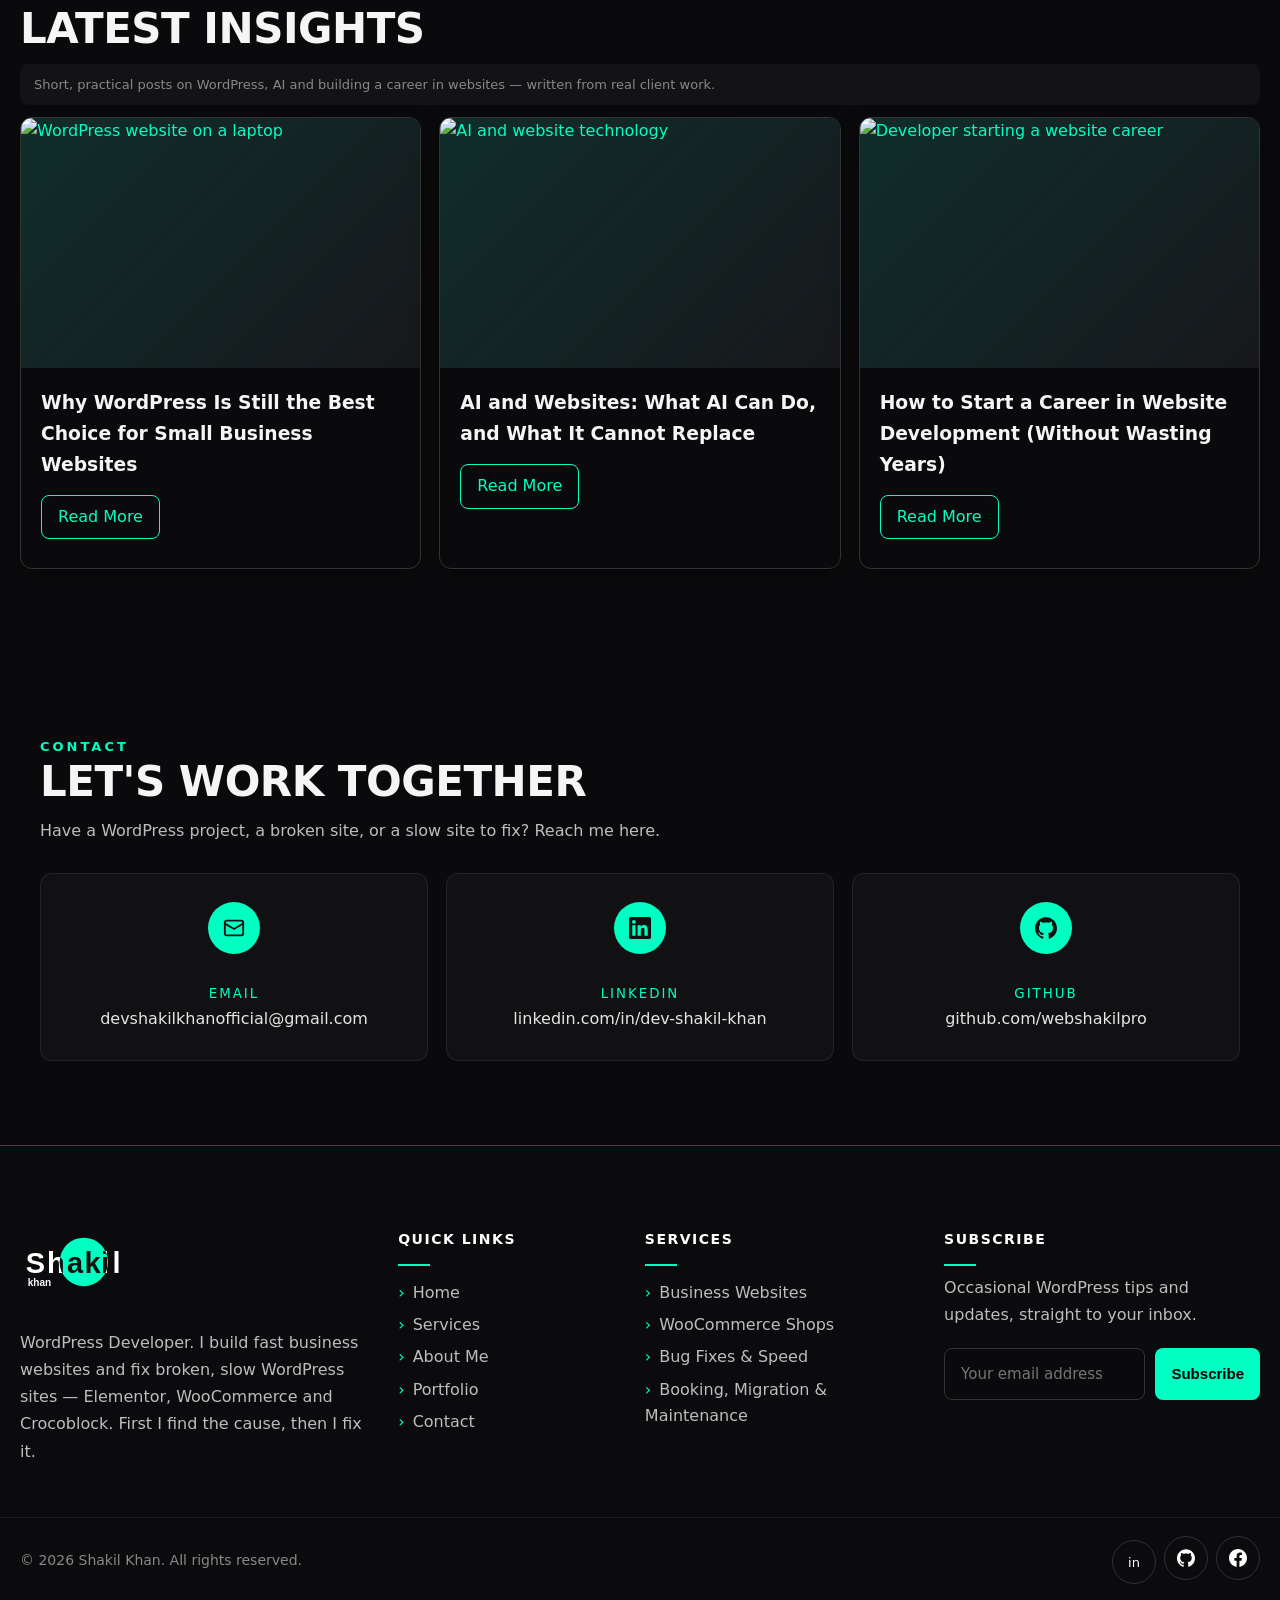
==== commit cb16030e: "Peptide Website tile: update description" ====
--- a/index.html
+++ b/index.html
@@ -470,7 +470,7 @@
         <div class="tile" style="margin-top:18px;height:auto"><img class="mock-logo" src="shakil-logo-claude.svg" alt="Shakil Khan logo mockup"><h3>Logo / Brand</h3><p>Simple brand marks and colour use</p></div>
       </div>
       <div>
-        <div class="tile v2" style="height:auto"><a href="https://cherriesusa.com/" target="_blank" rel="noopener"><img class="mock" src="https://raw.githubusercontent.com/webshakilpro/webpro-assets/main/mockups/booking-website-new.png" alt="Peptide website mockup"></a><h3>Peptide Website</h3><p>Elementor, WooCommerce, SEO</p></div>
+        <div class="tile v2" style="height:auto"><a href="https://cherriesusa.com/" target="_blank" rel="noopener"><img class="mock" src="https://raw.githubusercontent.com/webshakilpro/webpro-assets/main/mockups/booking-website-new.png" alt="Peptide website mockup"></a><h3>Peptide Website</h3><p>Figma to WordPress, Elementor, WooCommerce</p></div>
         <div class="tile v3" style="margin-top:18px;height:auto"><img class="mock" src="https://raw.githubusercontent.com/webshakilpro/webpro-assets/main/mockups/chatgpt-landing.webp" alt="Landing page mockup"><h3>Landing Page</h3><p>One clear offer, one clear action</p></div>
       </div>
     </div>
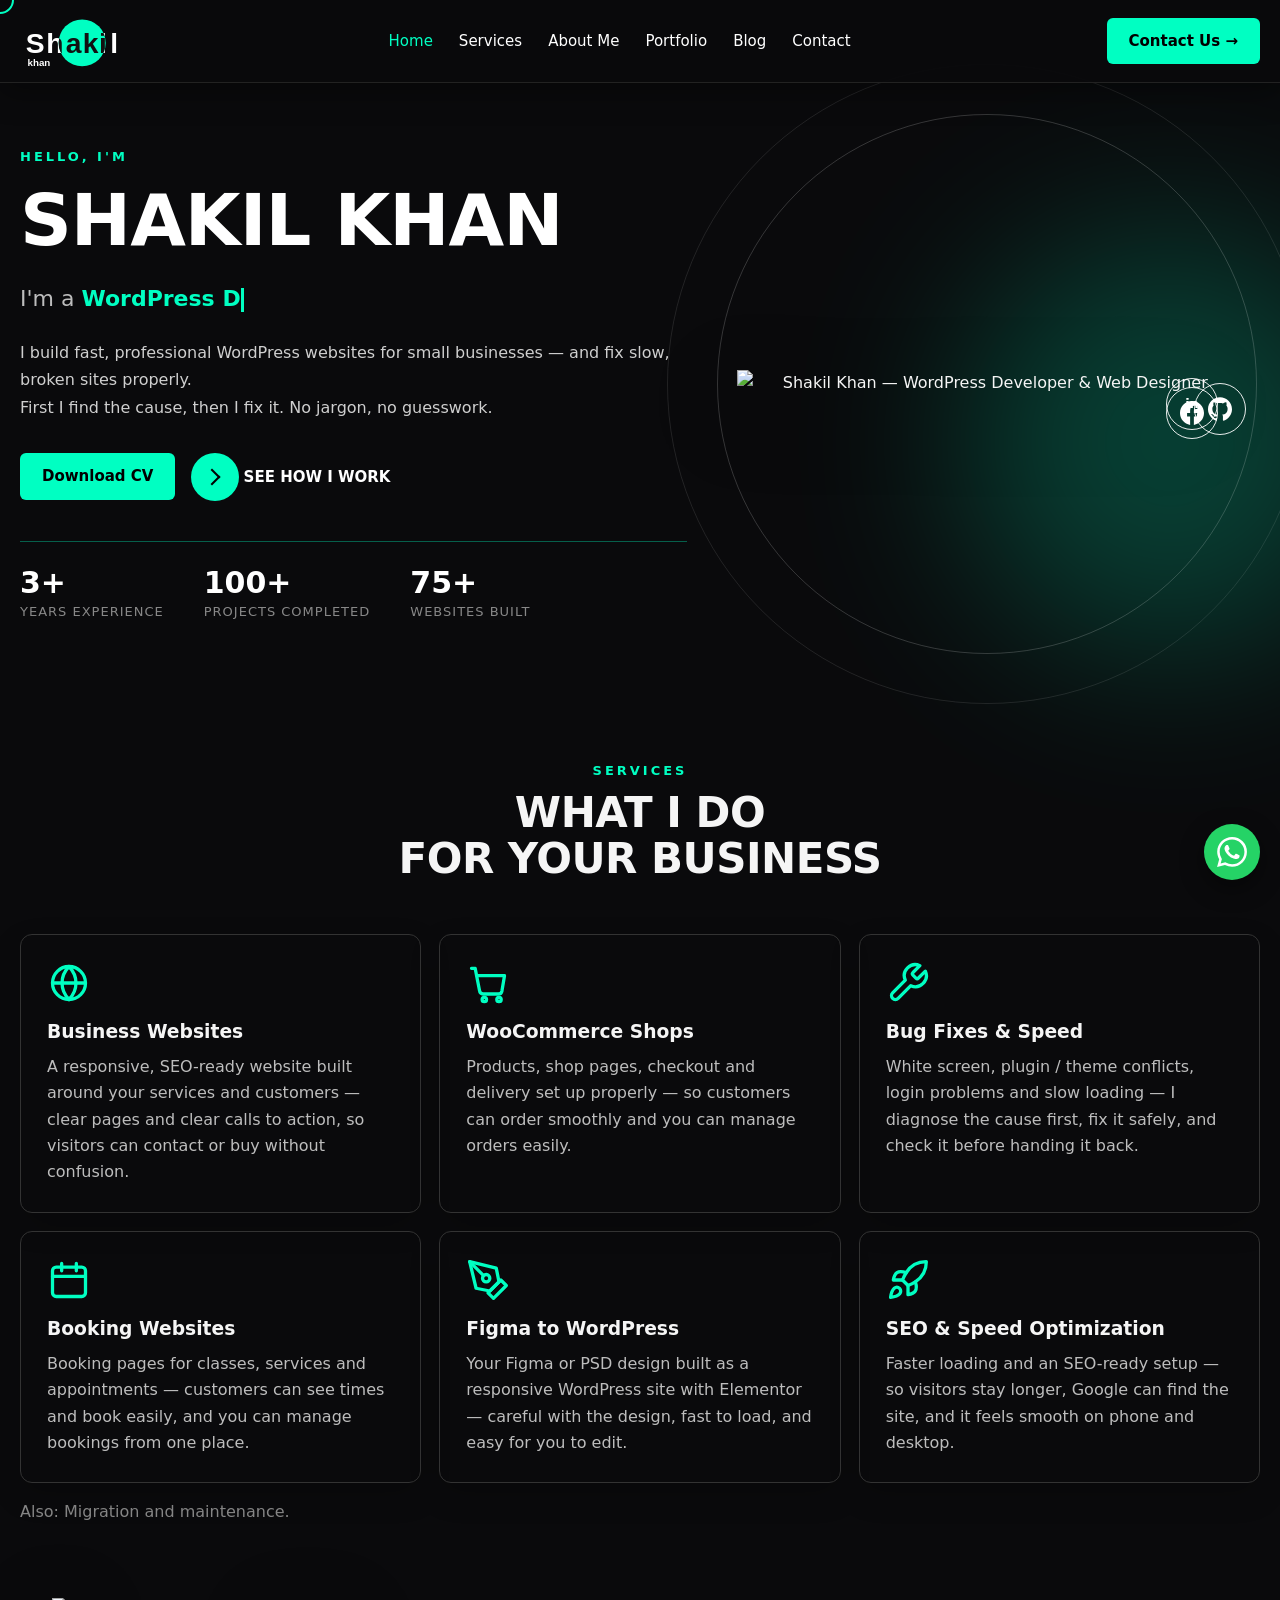
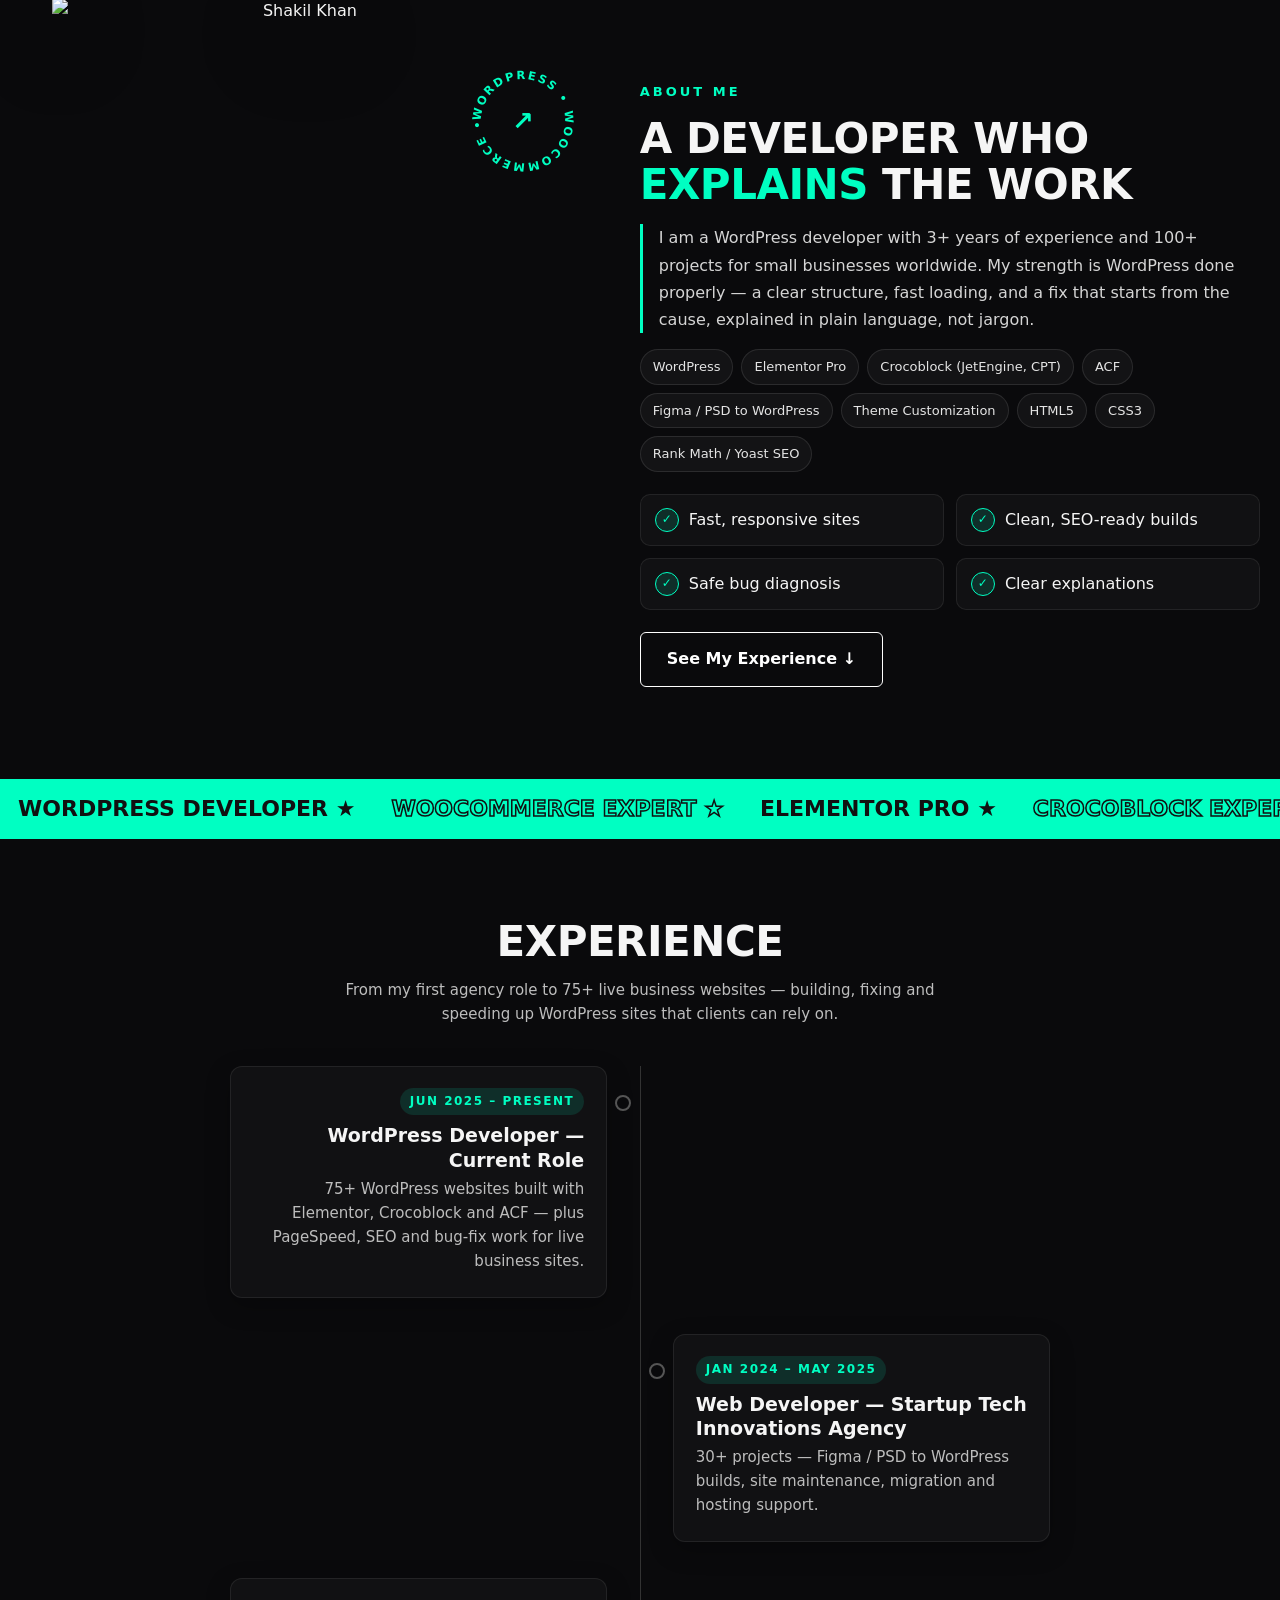
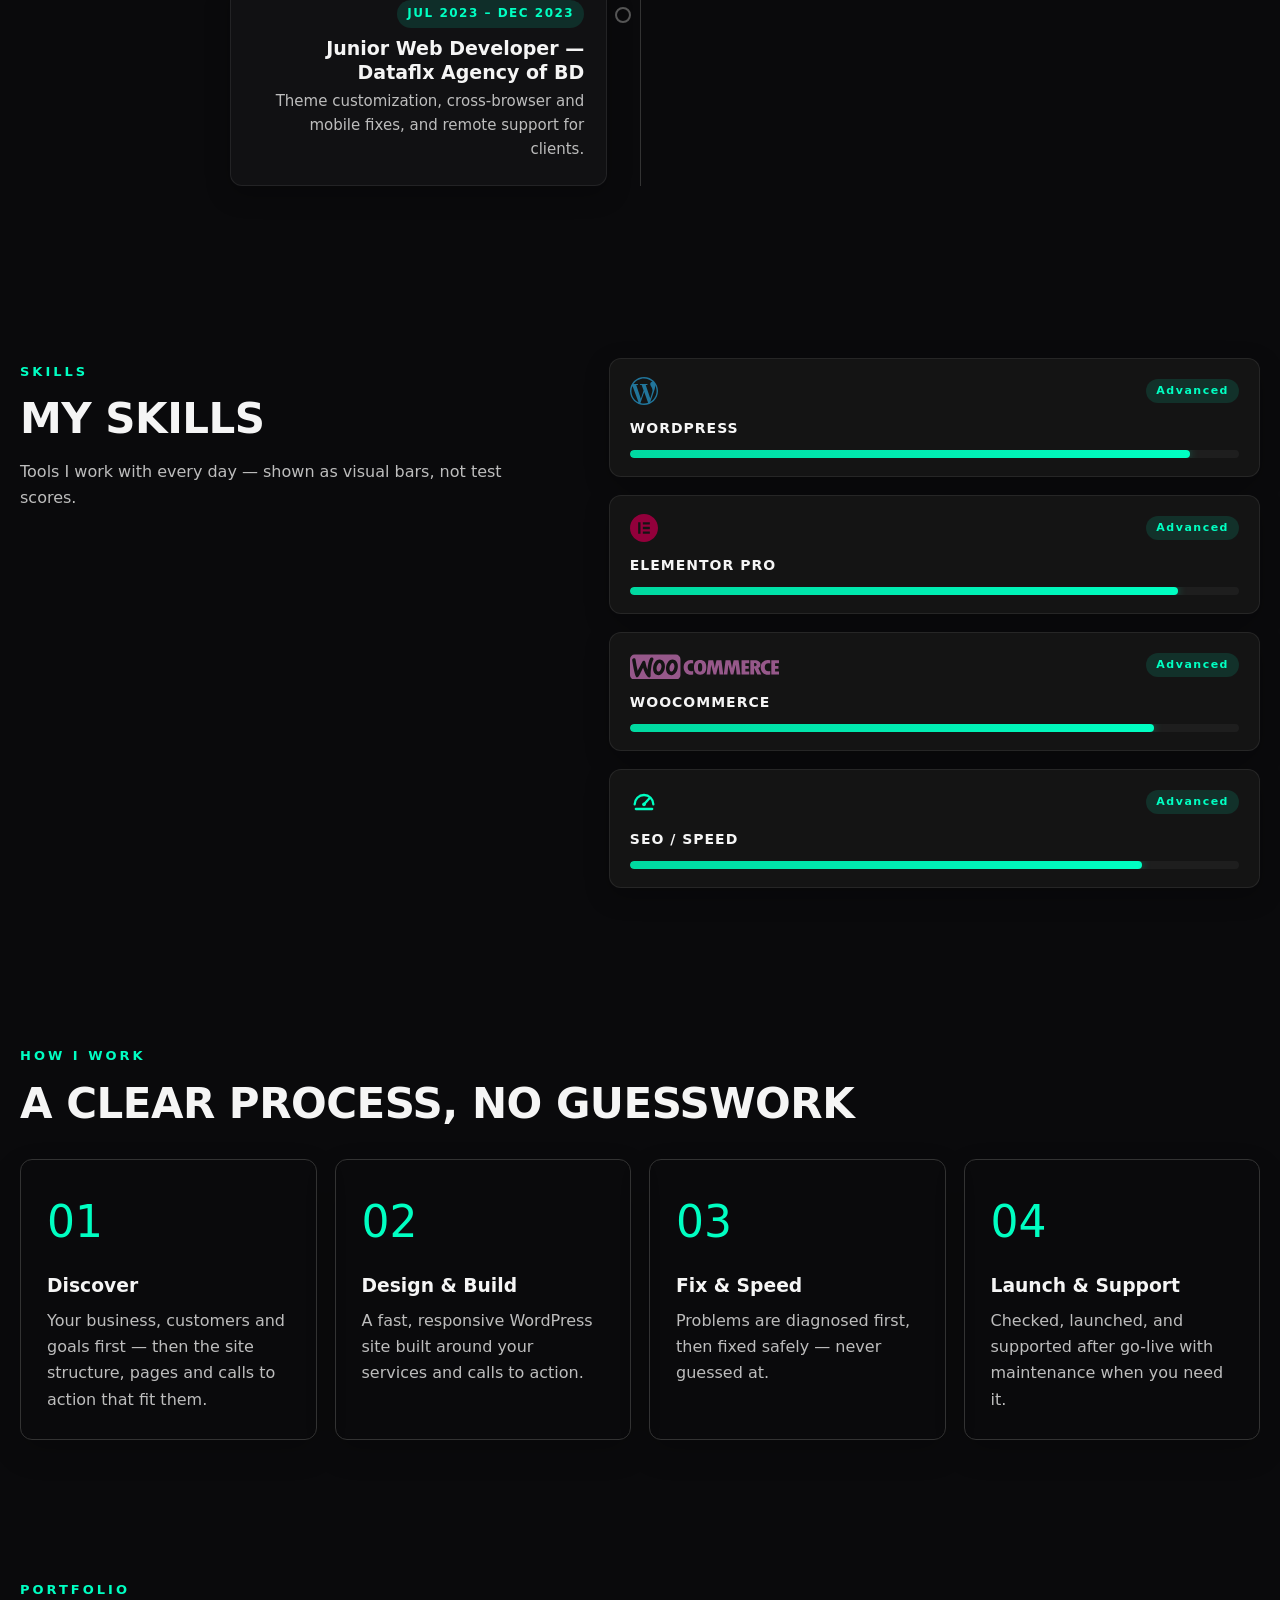
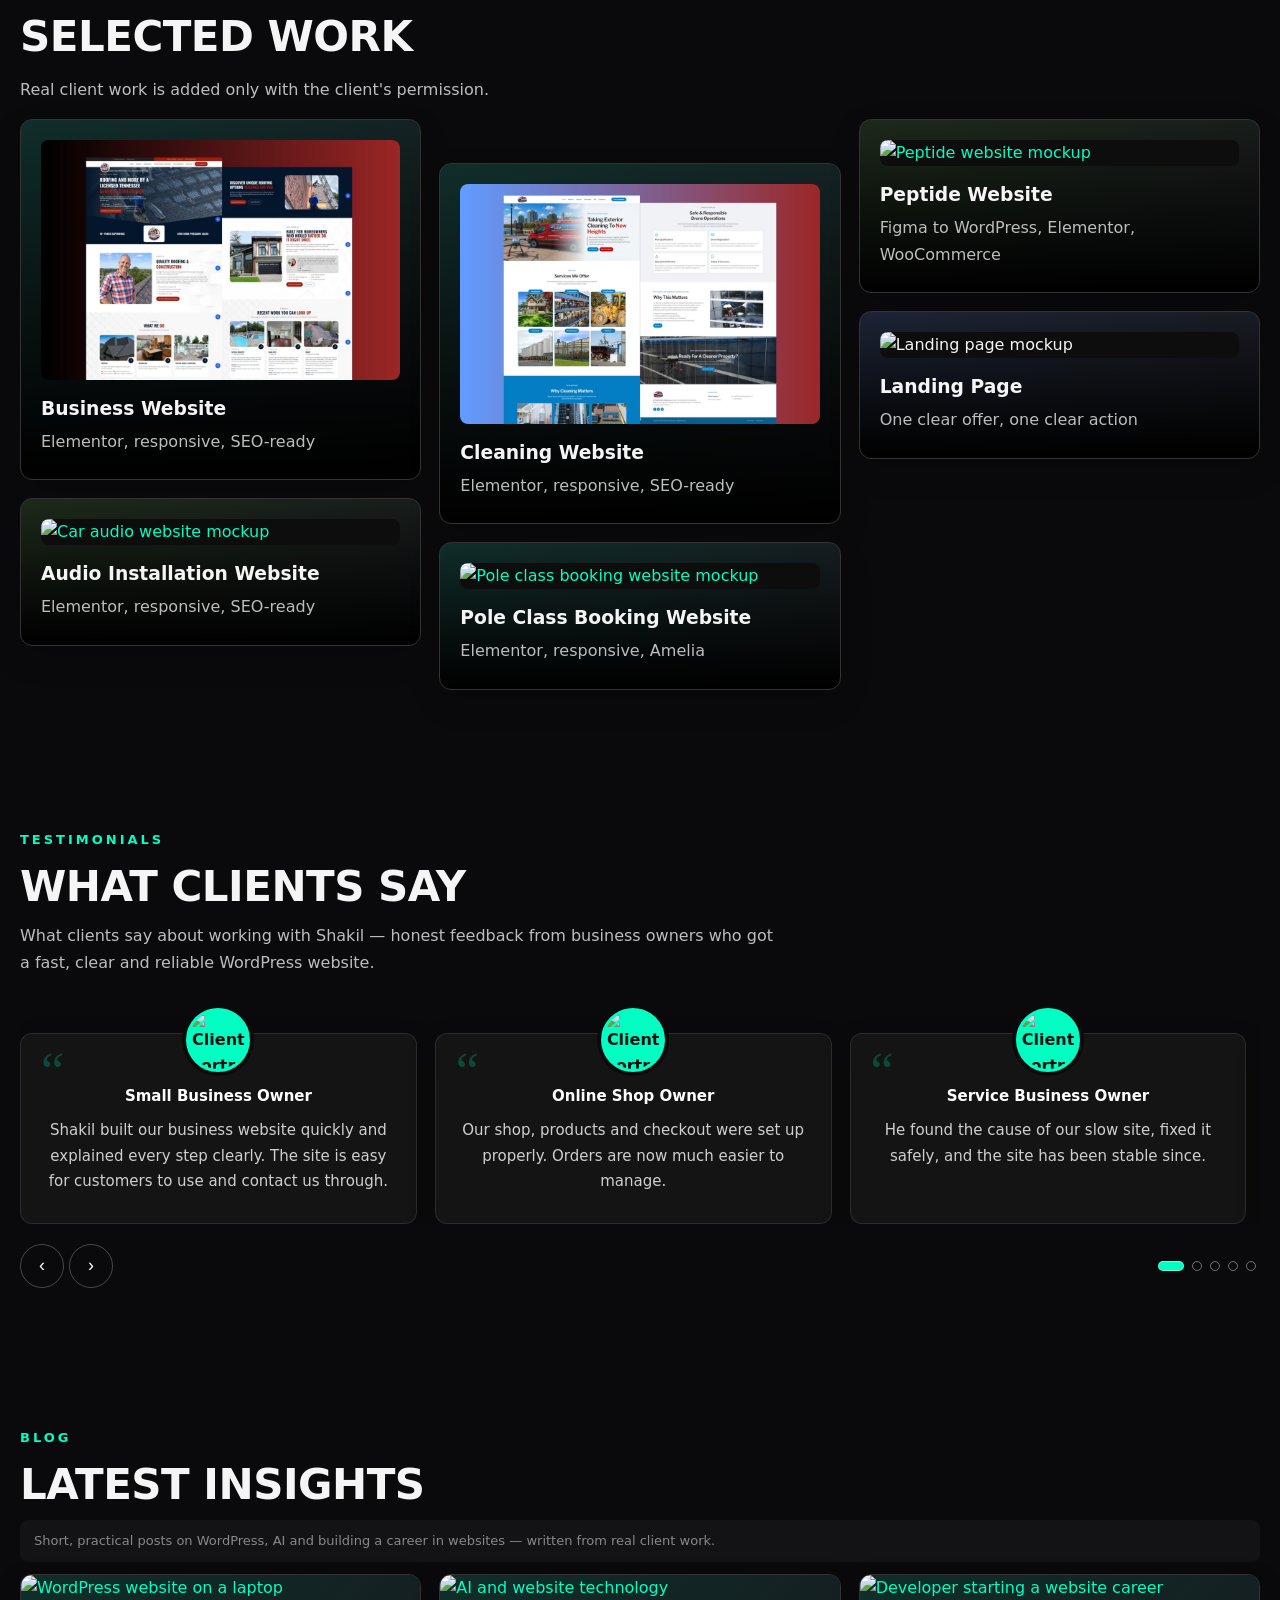
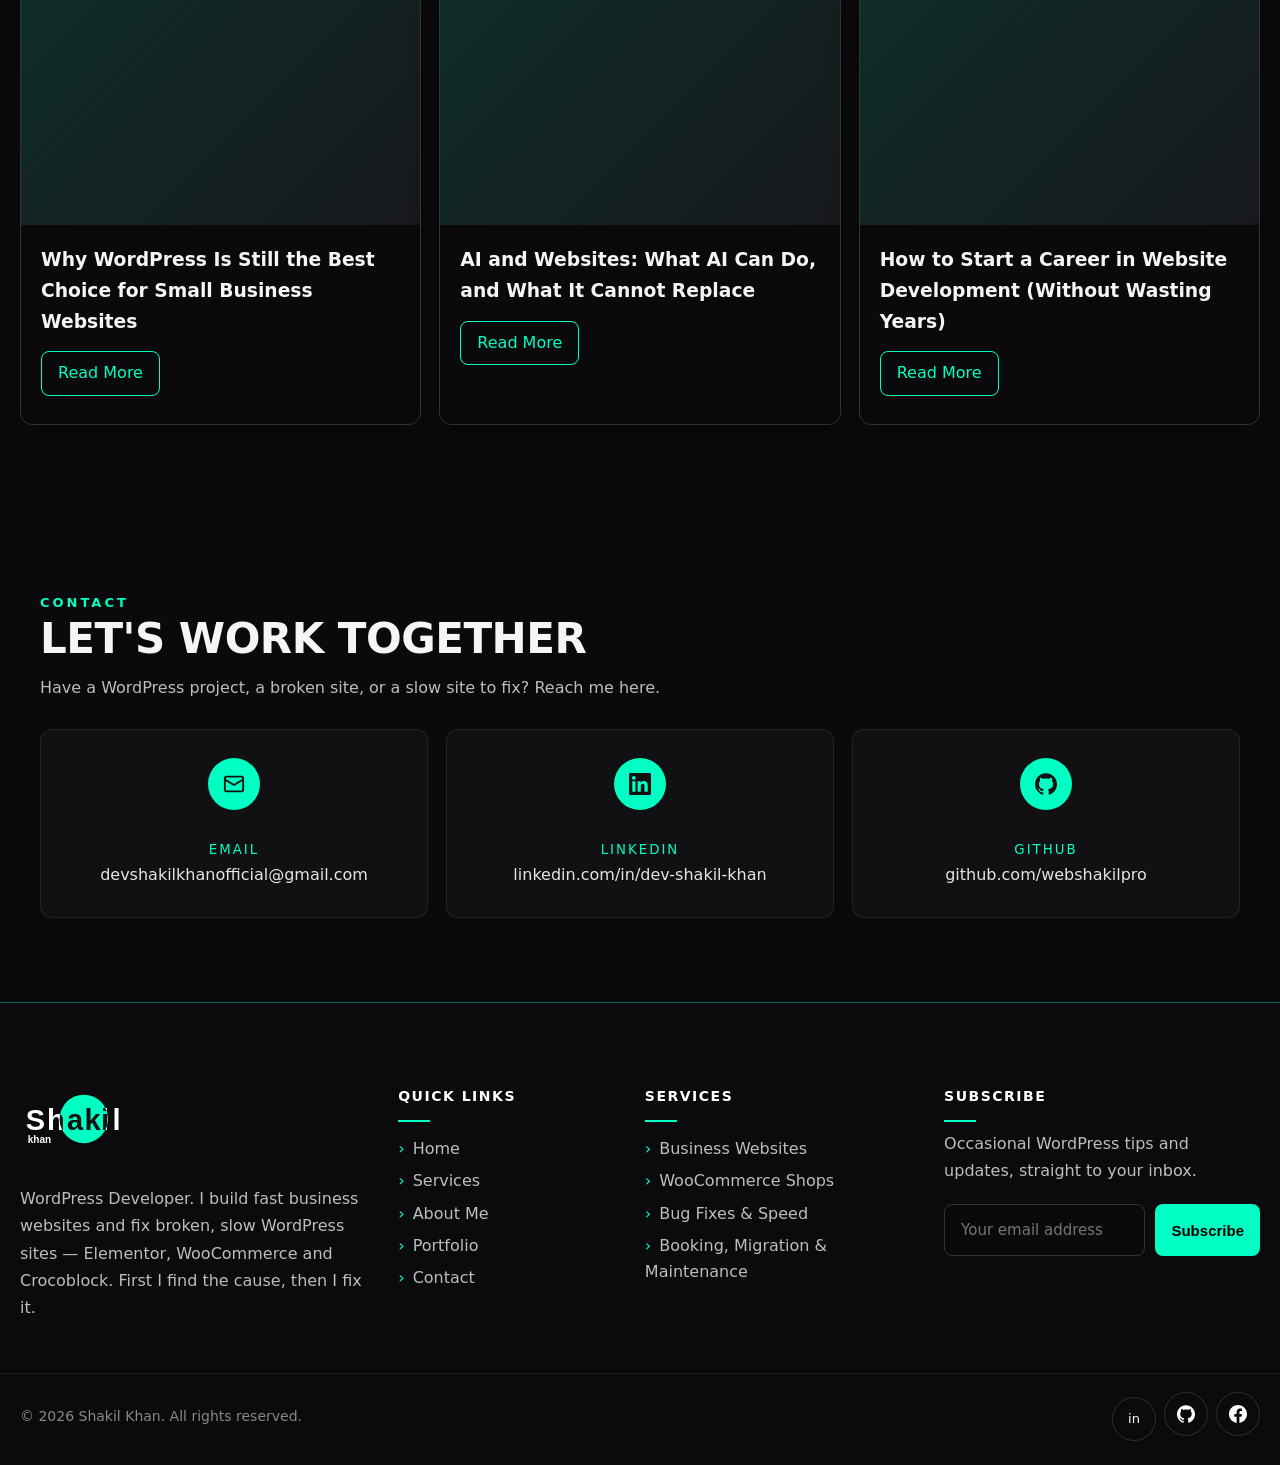
==== commit ea1a25cf: "Update portfolio tiles: Audio Installation + Pole Class Booking" ====
--- a/index.html
+++ b/index.html
@@ -463,11 +463,11 @@
     <div class="port-grid">
       <div>
         <div class="tile" style="height:auto"><a href="https://builtright.homes/" target="_blank" rel="noopener"><img class="mock" src="/images/built-right-homes.jpg" alt="Built Right Homes website mockup"></a><h3>Business Website</h3><p>Elementor, responsive, SEO-ready</p></div>
-        <div class="tile v2" style="margin-top:18px;height:auto"><img class="mock" src="https://raw.githubusercontent.com/webshakilpro/webpro-assets/main/mockups/speed.webp" alt="Speed fix mockup"><h3>Speed Fix</h3><p>Diagnosis, caching and image fixes</p></div>
+        <div class="tile v2" style="margin-top:18px;height:auto"><a href="https://audioarchitechs.com/" target="_blank" rel="noopener"><img class="mock" src="https://raw.githubusercontent.com/webshakilpro/webpro-assets/main/mockups/car-audio-website.png" alt="Car audio website mockup"></a><h3>Audio Installation Website</h3><p>Elementor, responsive, SEO-ready</p></div>
       </div>
       <div class="col2">
         <div class="tile" style="height:auto"><a href="https://ehteamdronecleaning.ca/" target="_blank" rel="noopener"><img class="mock" src="/images/ehteam-drone-cleaning.jpg" alt="EH Team Drone Cleaning website mockup"></a><h3>Cleaning Website</h3><p>Elementor, responsive, SEO-ready</p></div>
-        <div class="tile" style="margin-top:18px;height:auto"><img class="mock-logo" src="shakil-logo-claude.svg" alt="Shakil Khan logo mockup"><h3>Logo / Brand</h3><p>Simple brand marks and colour use</p></div>
+        <div class="tile" style="margin-top:18px;height:auto"><a href="https://polenography.com/" target="_blank" rel="noopener"><img class="mock" src="https://raw.githubusercontent.com/webshakilpro/webpro-assets/main/mockups/pole-class-booking-website.png" alt="Pole class booking website mockup"></a><h3>Pole Class Booking Website</h3><p>Elementor, responsive, Amelia</p></div>
       </div>
       <div>
         <div class="tile v2" style="height:auto"><a href="https://cherriesusa.com/" target="_blank" rel="noopener"><img class="mock" src="https://raw.githubusercontent.com/webshakilpro/webpro-assets/main/mockups/booking-website-new.png" alt="Peptide website mockup"></a><h3>Peptide Website</h3><p>Figma to WordPress, Elementor, WooCommerce</p></div>
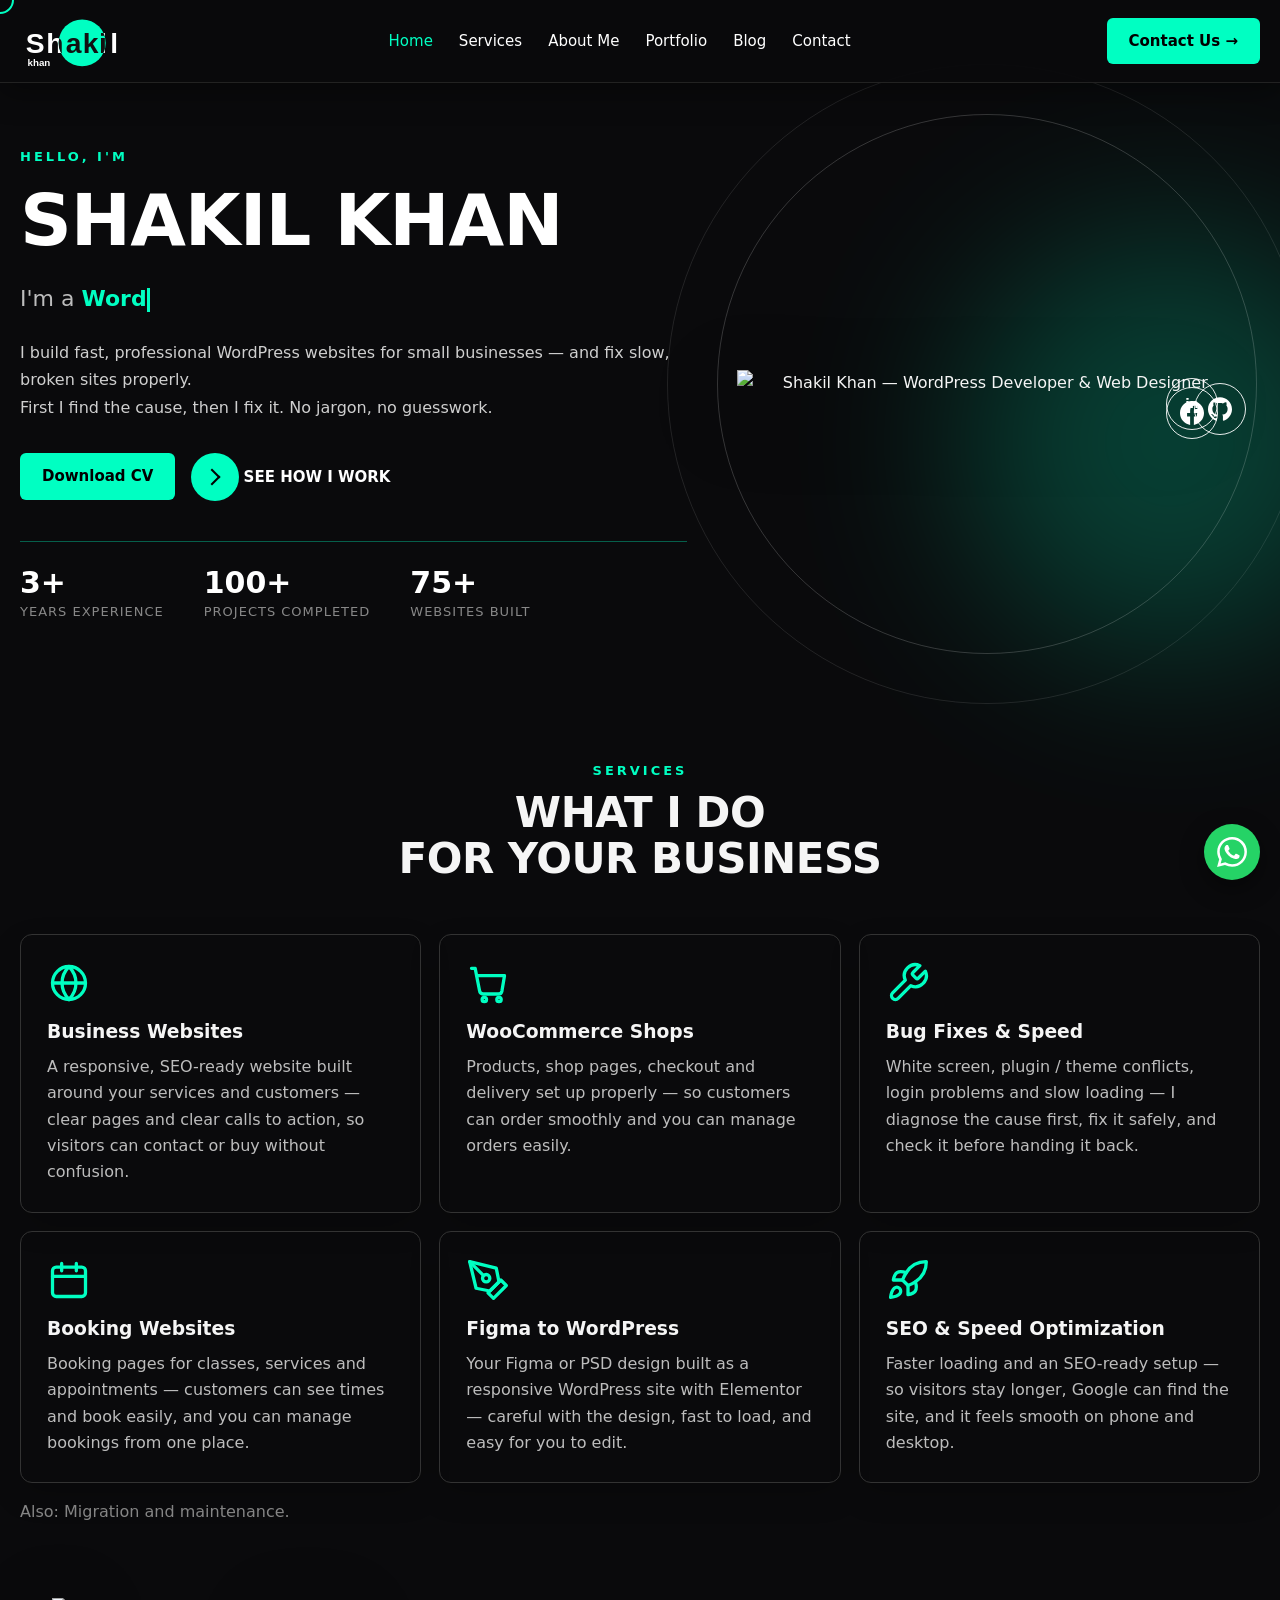
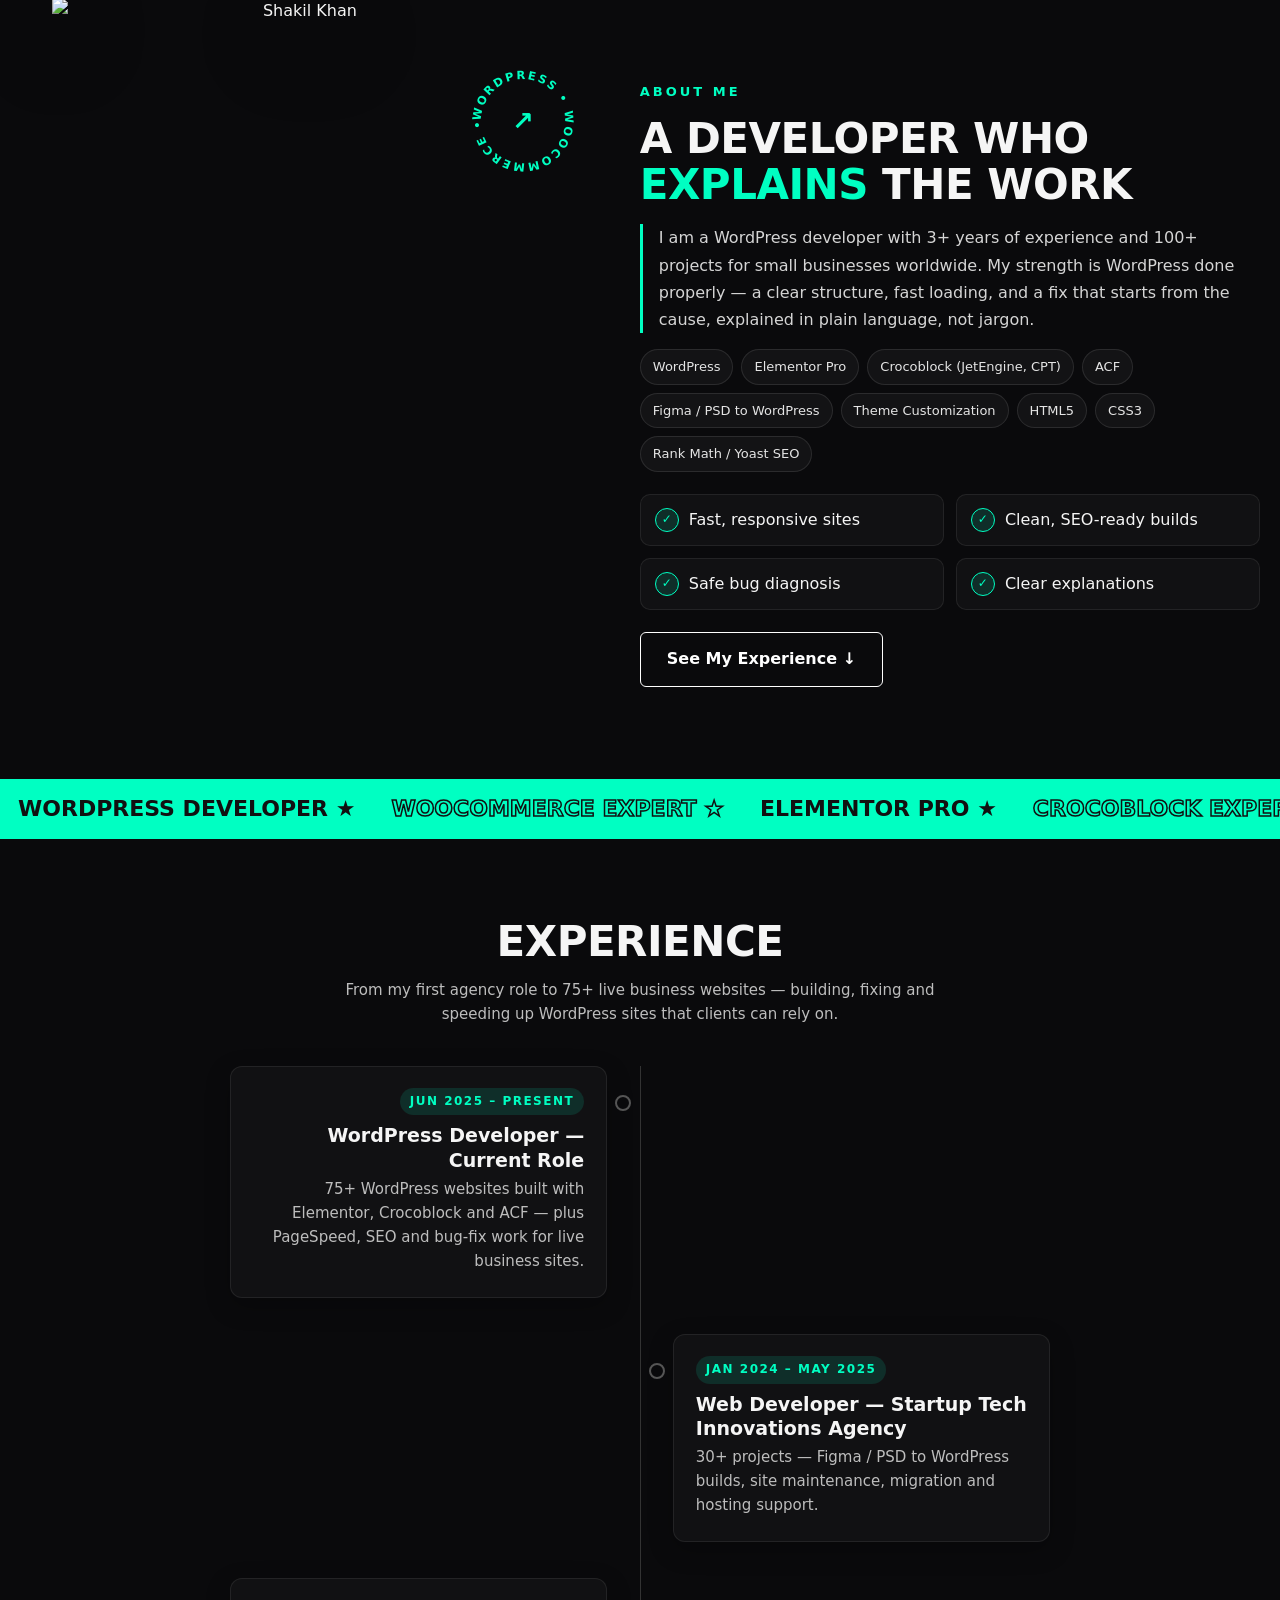
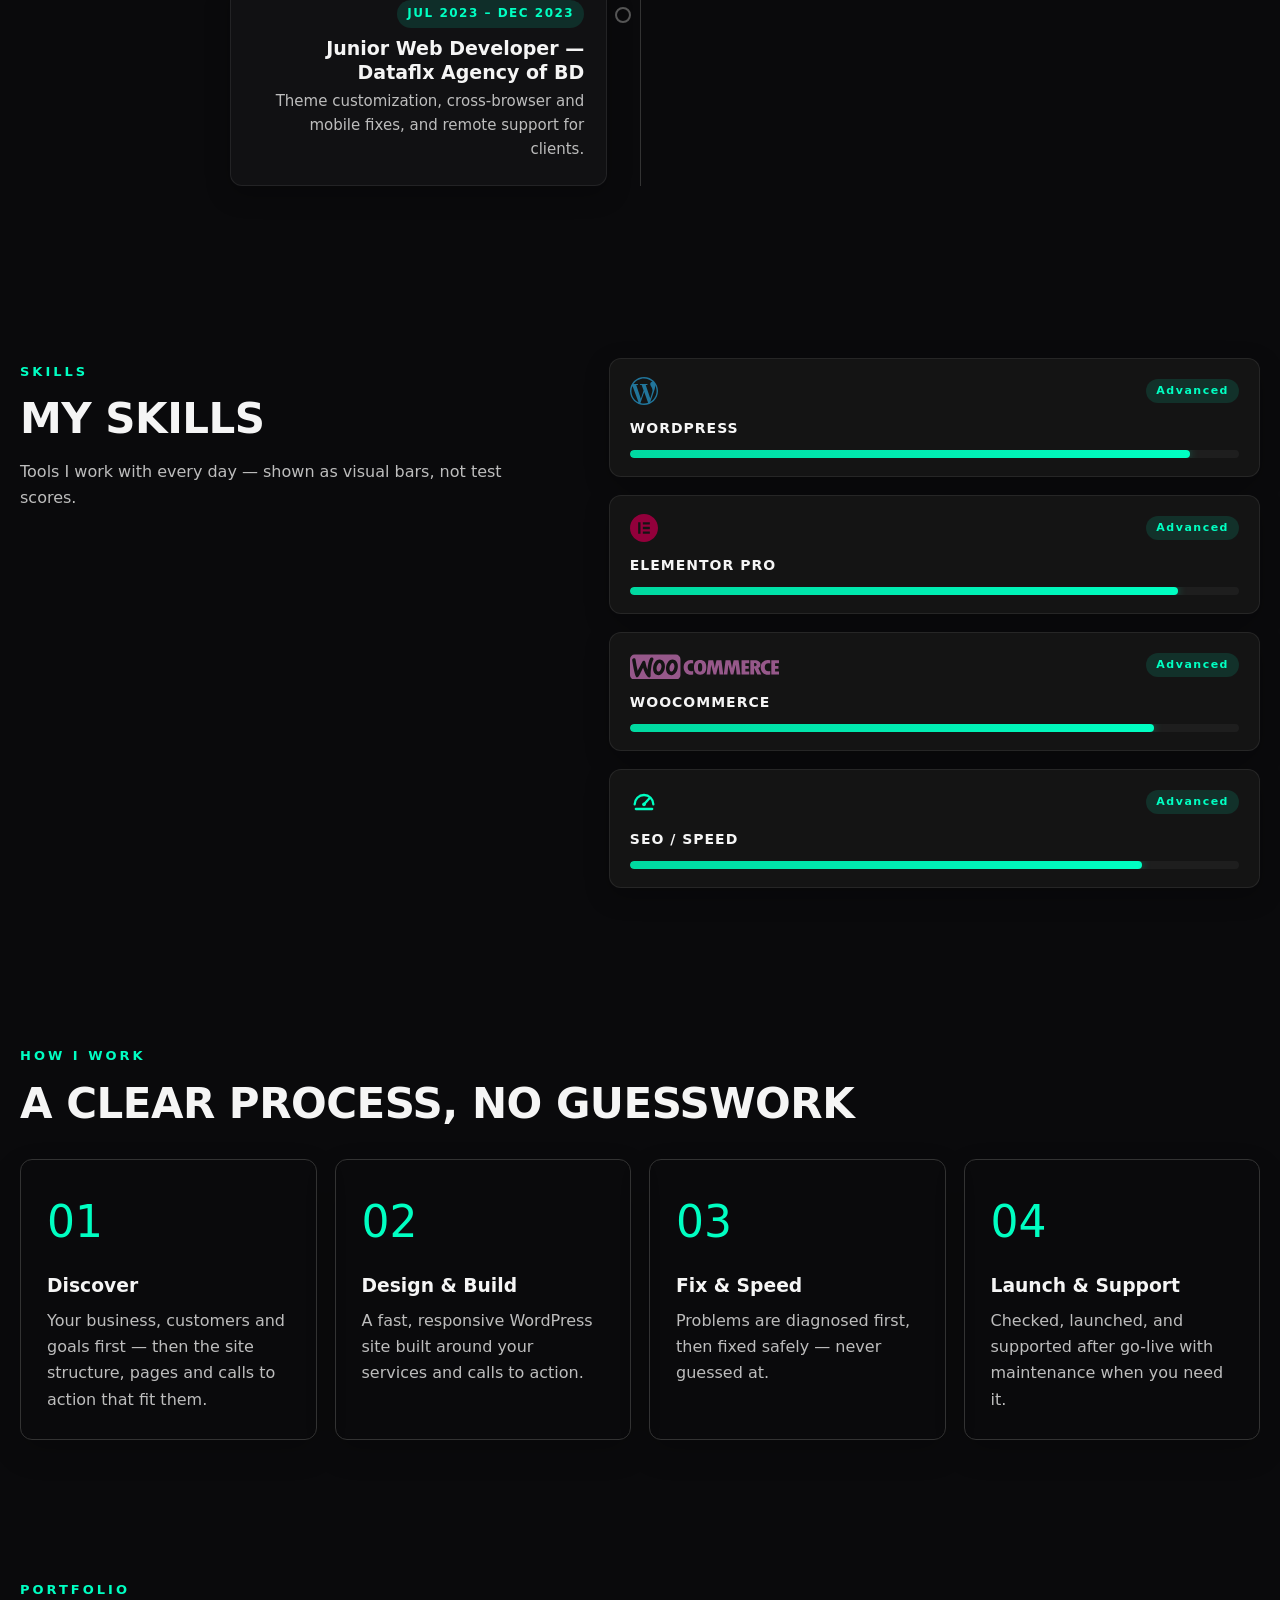
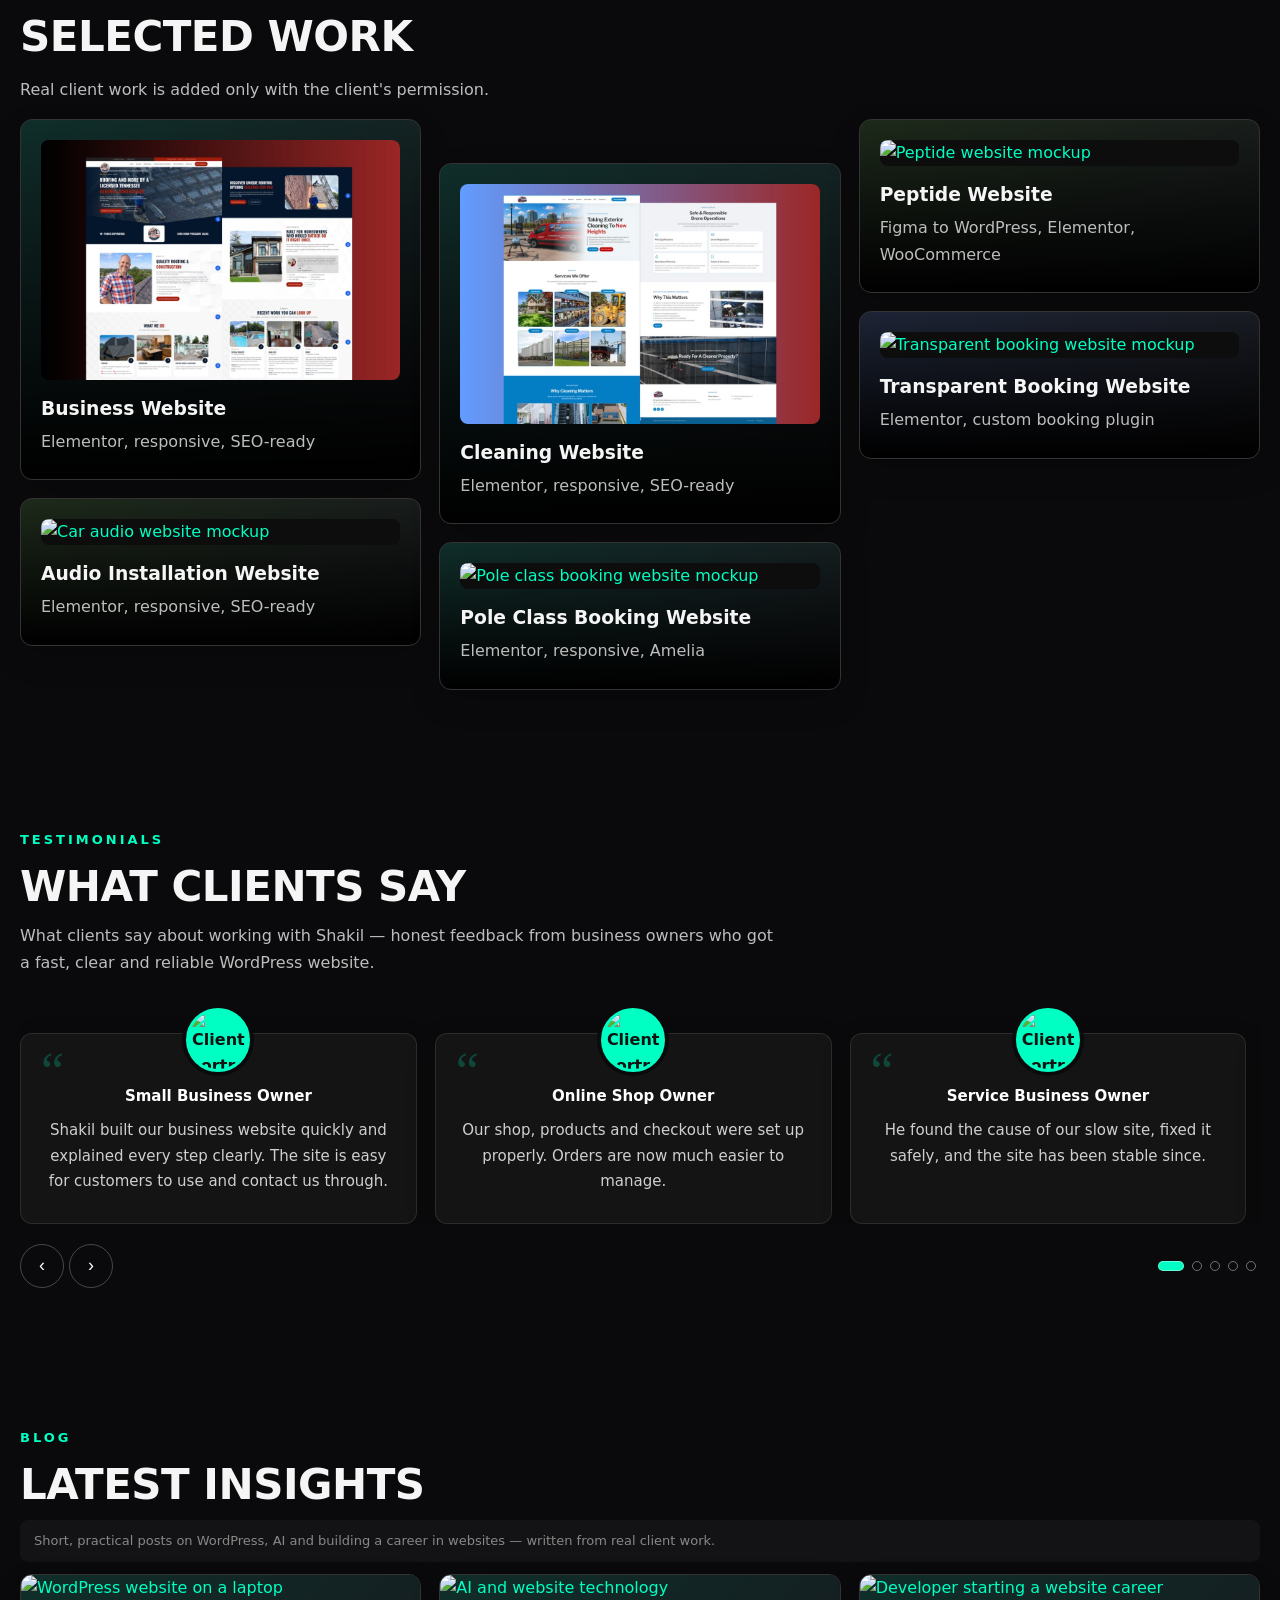
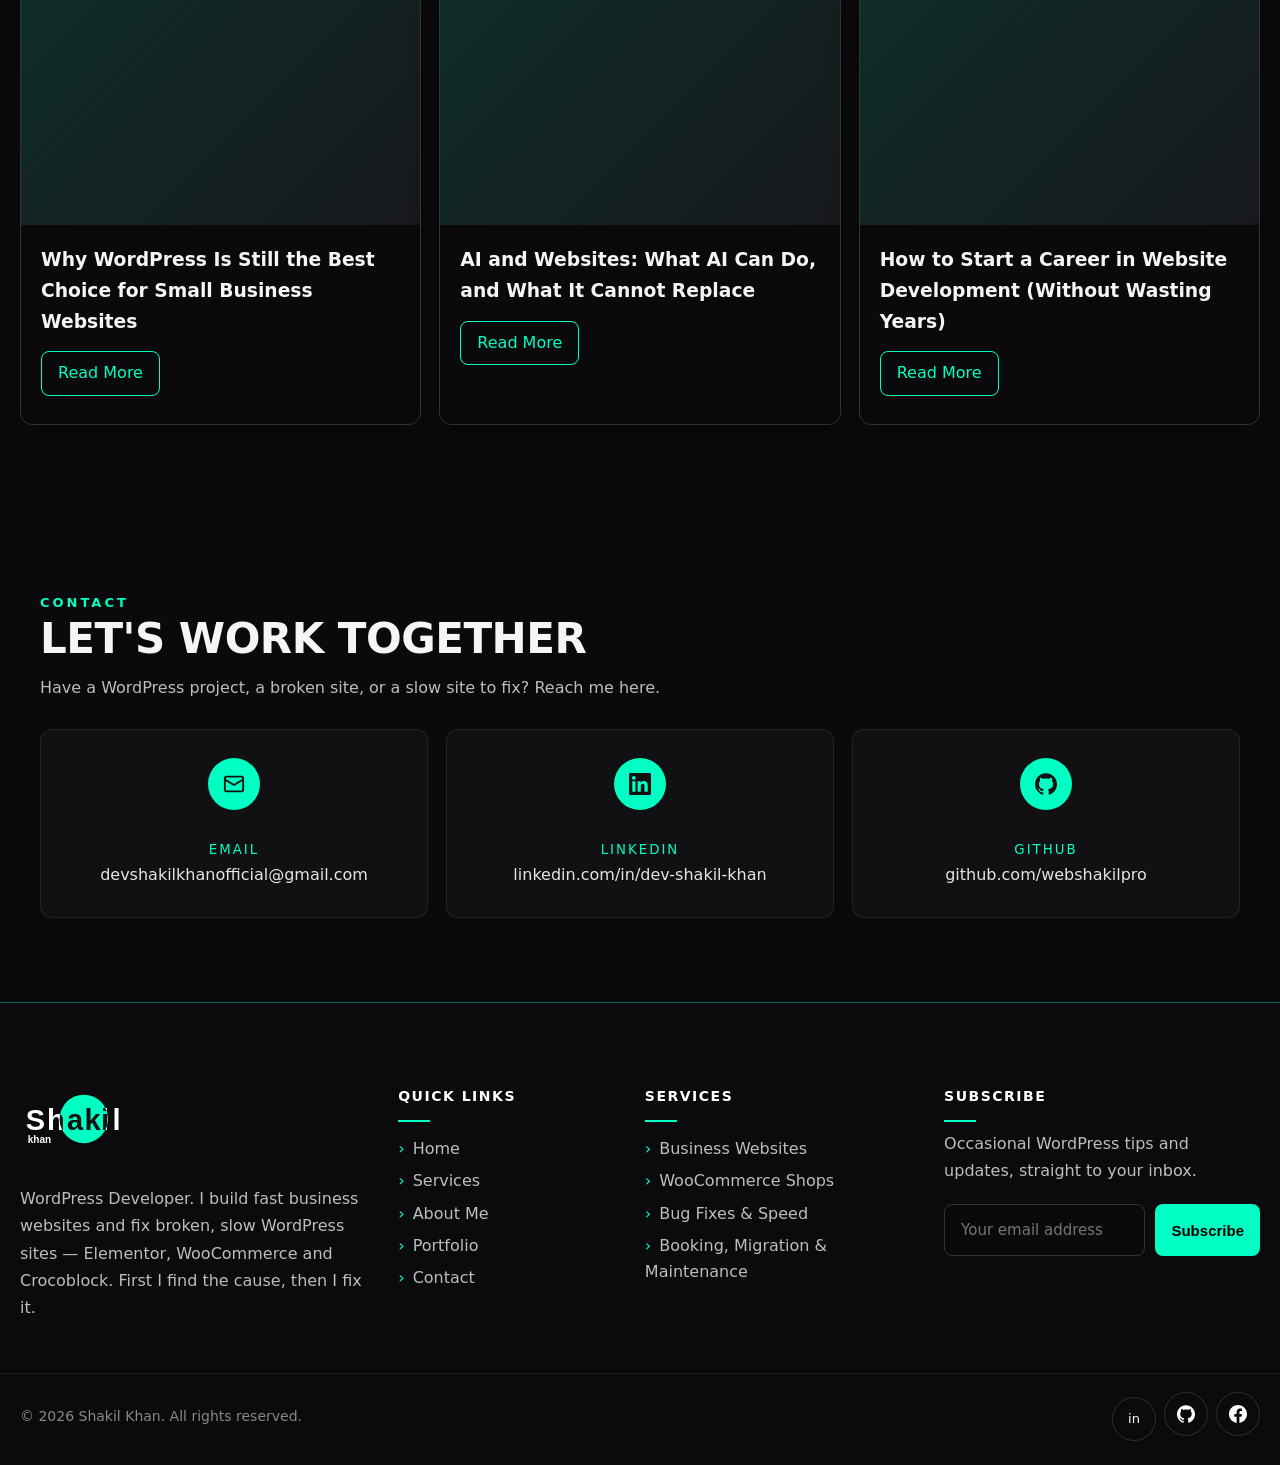
==== commit 1d114741: "Update portfolio tile: Transparent Booking Website" ====
--- a/index.html
+++ b/index.html
@@ -471,7 +471,7 @@
       </div>
       <div>
         <div class="tile v2" style="height:auto"><a href="https://cherriesusa.com/" target="_blank" rel="noopener"><img class="mock" src="https://raw.githubusercontent.com/webshakilpro/webpro-assets/main/mockups/booking-website-new.png" alt="Peptide website mockup"></a><h3>Peptide Website</h3><p>Figma to WordPress, Elementor, WooCommerce</p></div>
-        <div class="tile v3" style="margin-top:18px;height:auto"><img class="mock" src="https://raw.githubusercontent.com/webshakilpro/webpro-assets/main/mockups/chatgpt-landing.webp" alt="Landing page mockup"><h3>Landing Page</h3><p>One clear offer, one clear action</p></div>
+        <div class="tile v3" style="margin-top:18px;height:auto"><a href="https://primaclassedriver.com/" target="_blank" rel="noopener"><img class="mock" src="https://raw.githubusercontent.com/webshakilpro/webpro-assets/main/mockups/transparent-booking-website.png" alt="Transparent booking website mockup"></a><h3>Transparent Booking Website</h3><p>Elementor, custom booking plugin</p></div>
       </div>
     </div>
   </section>
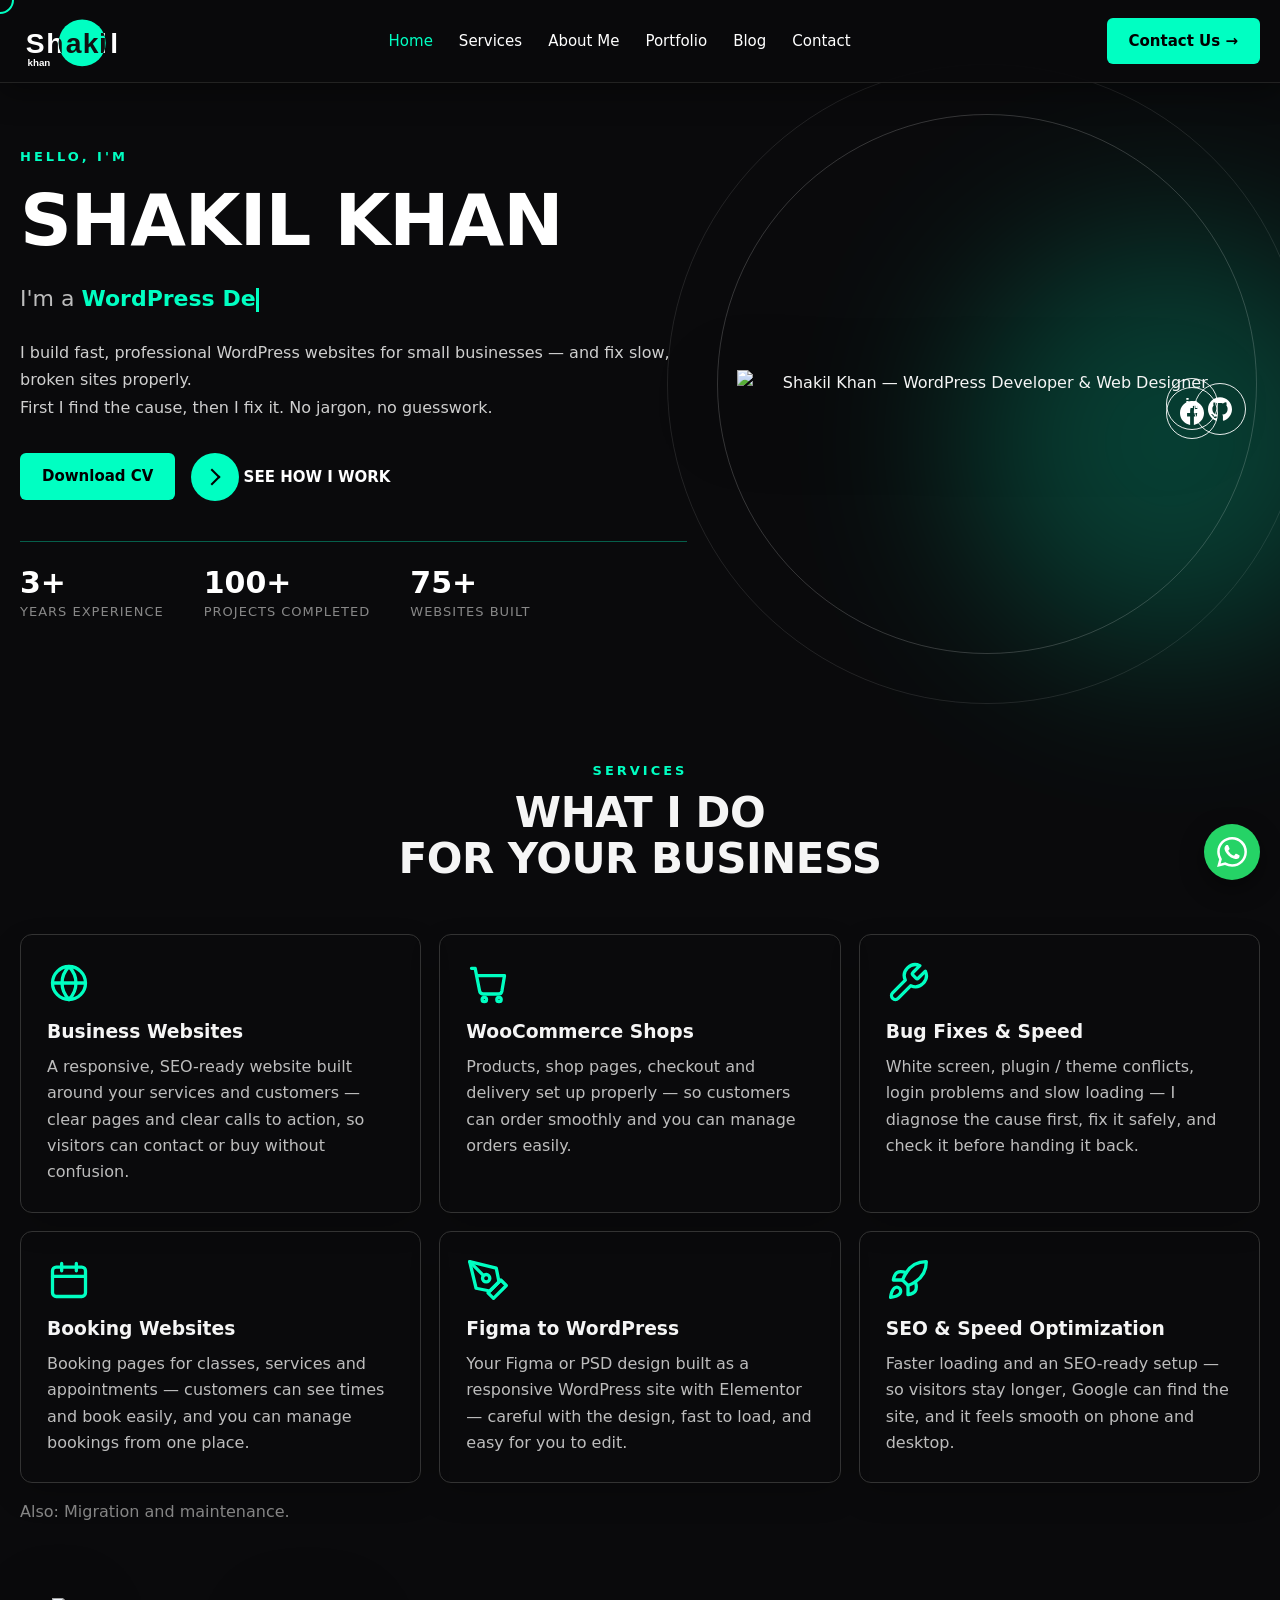
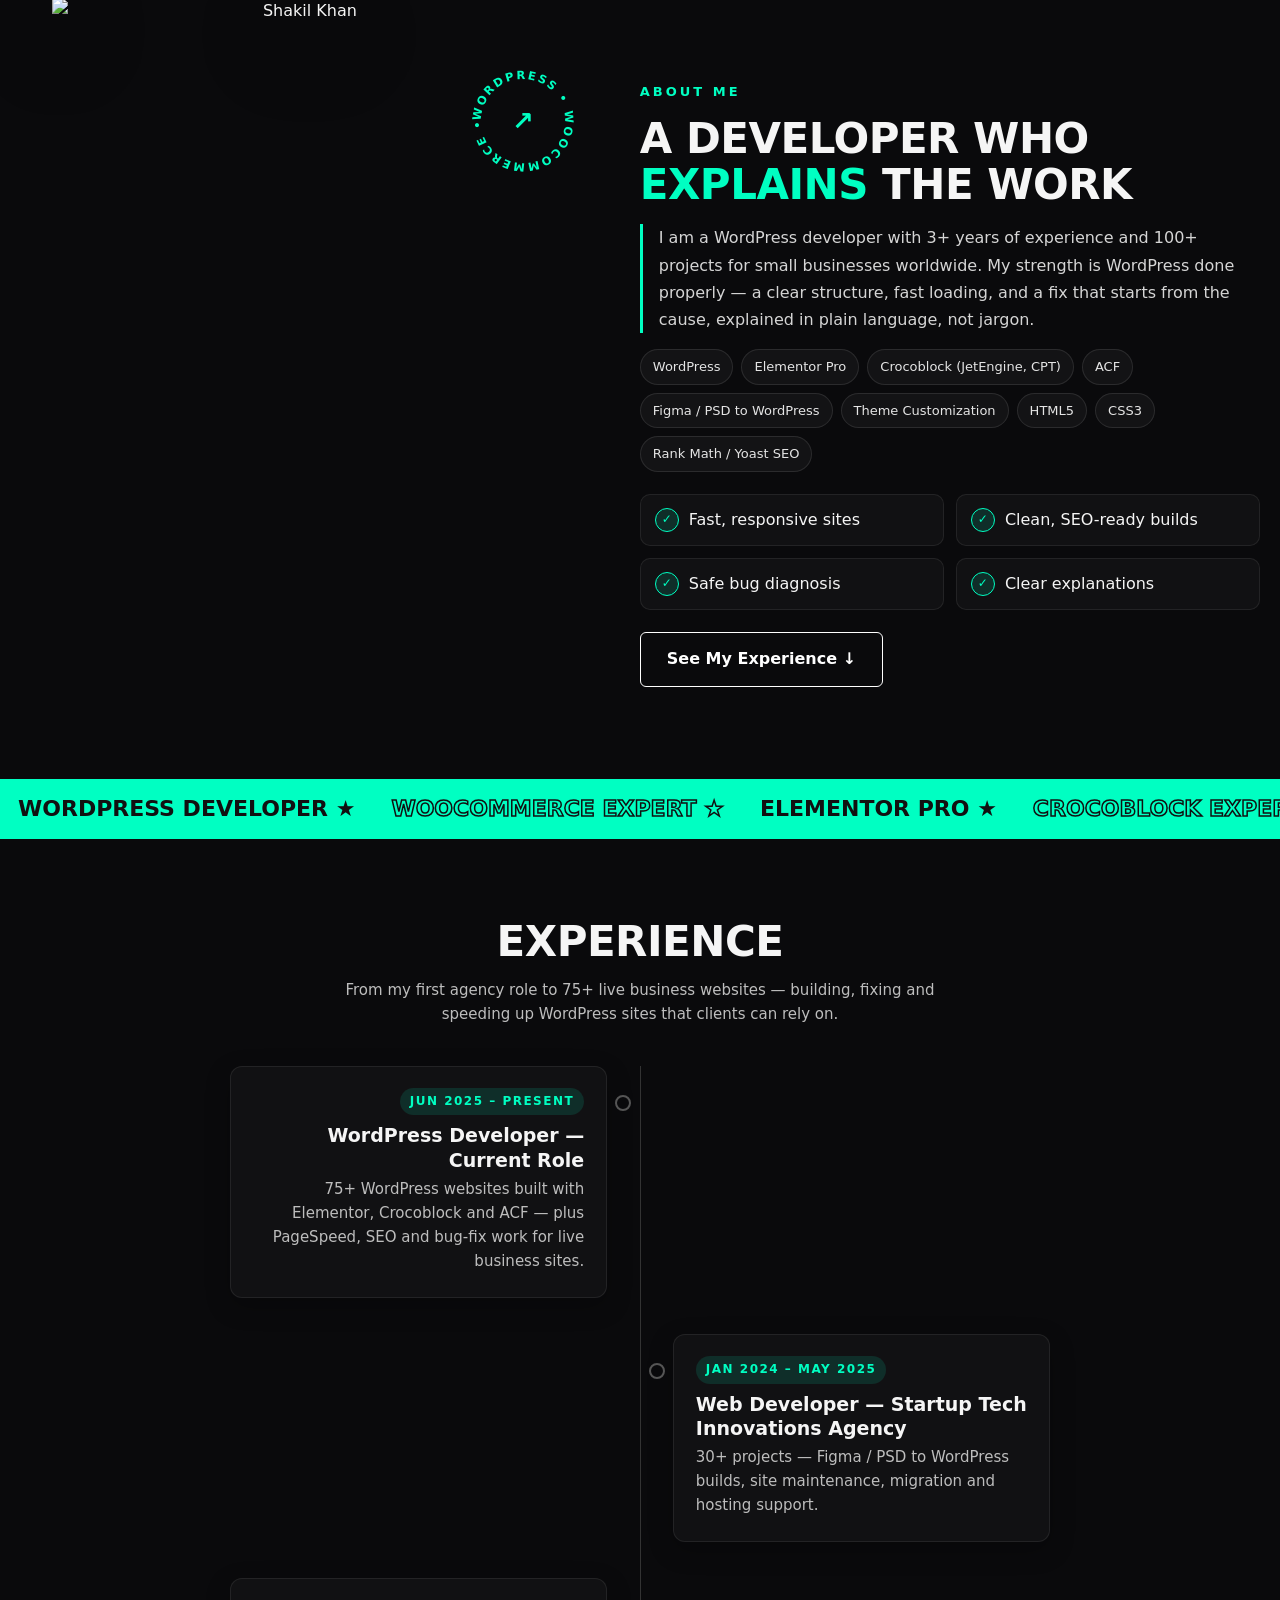
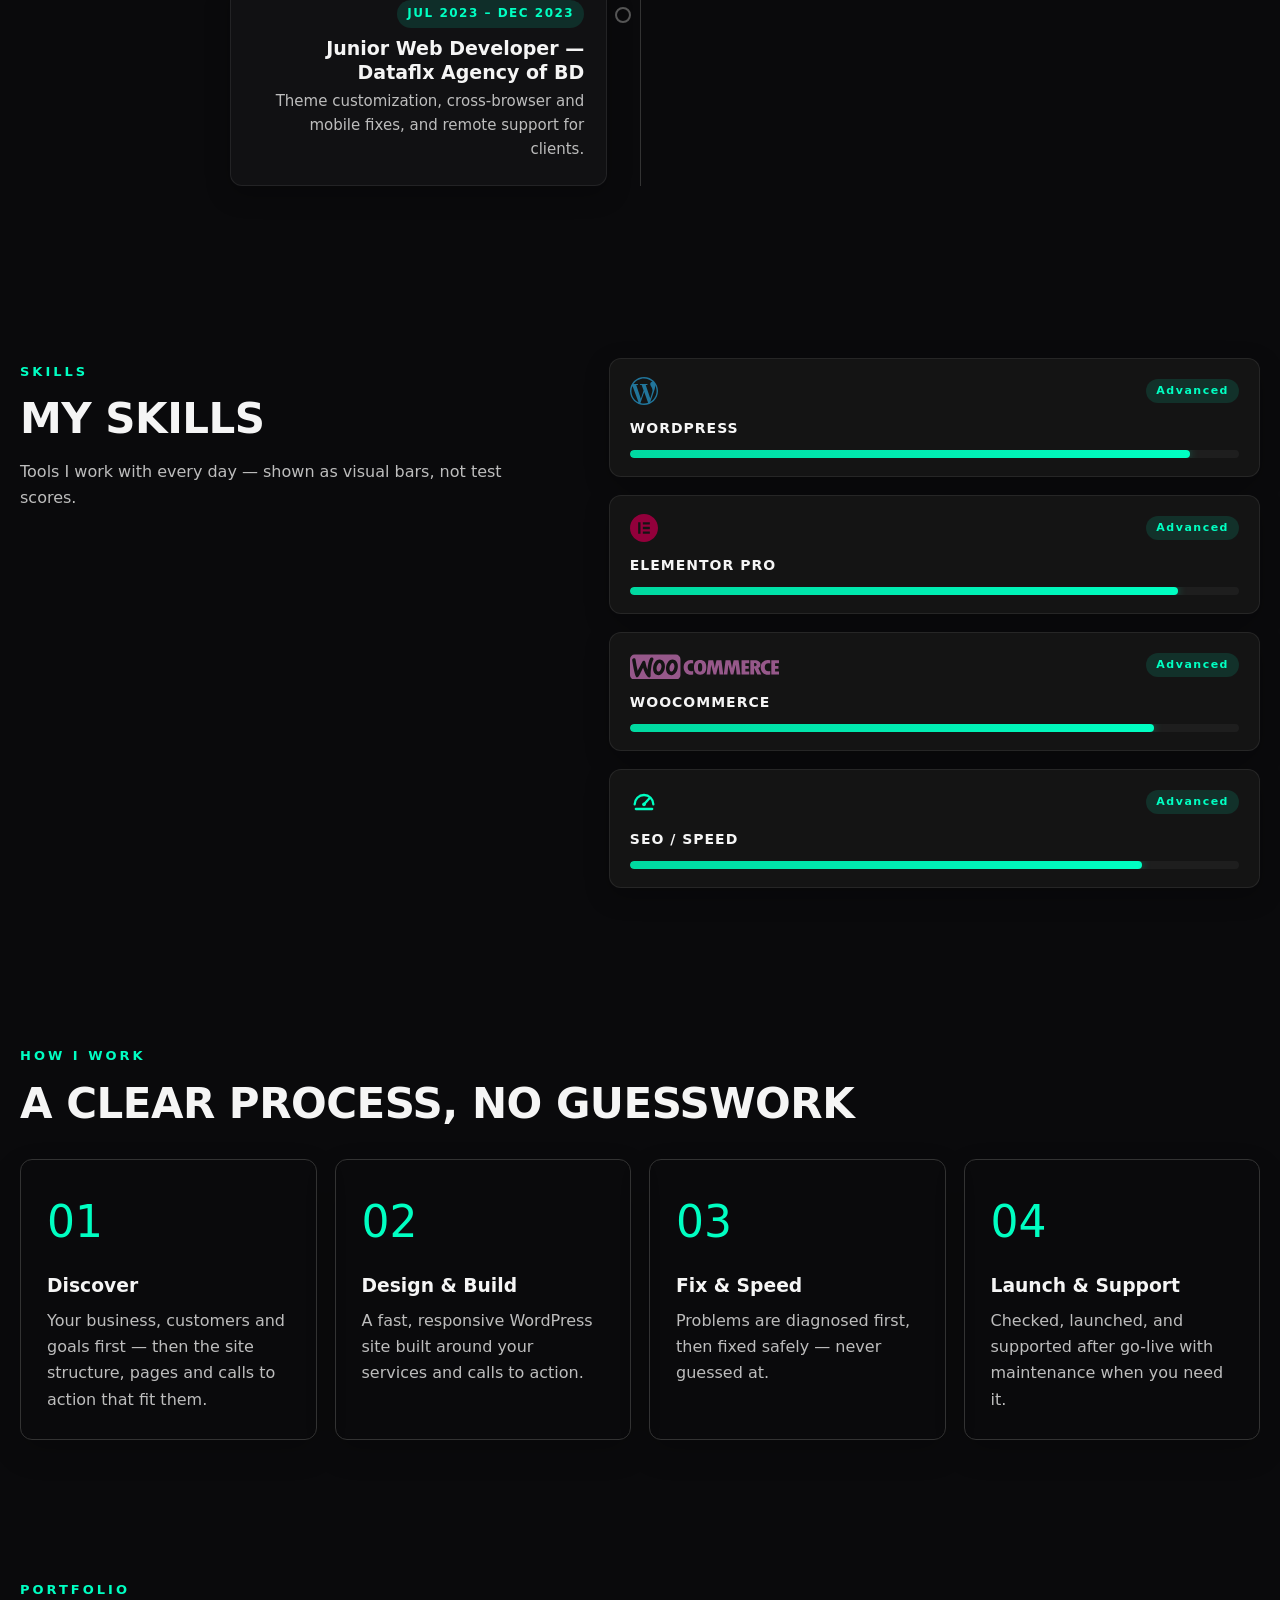
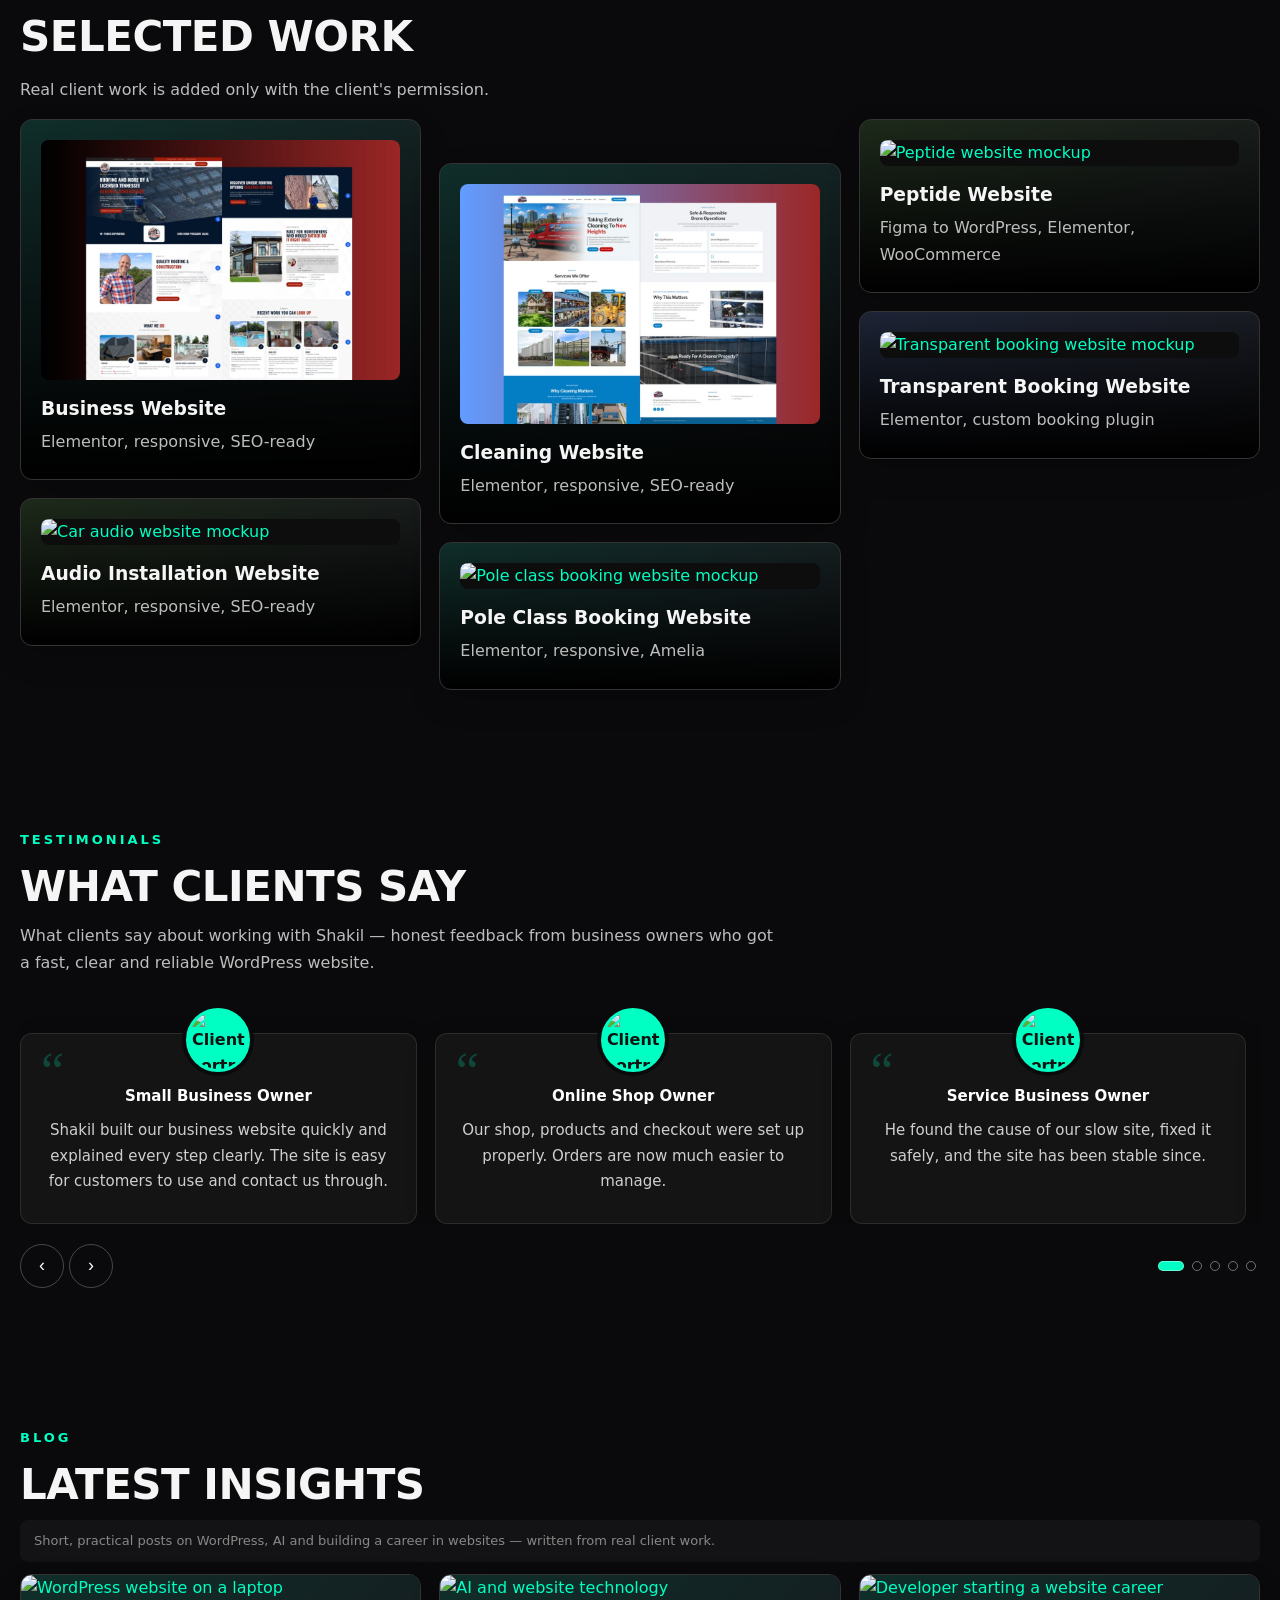
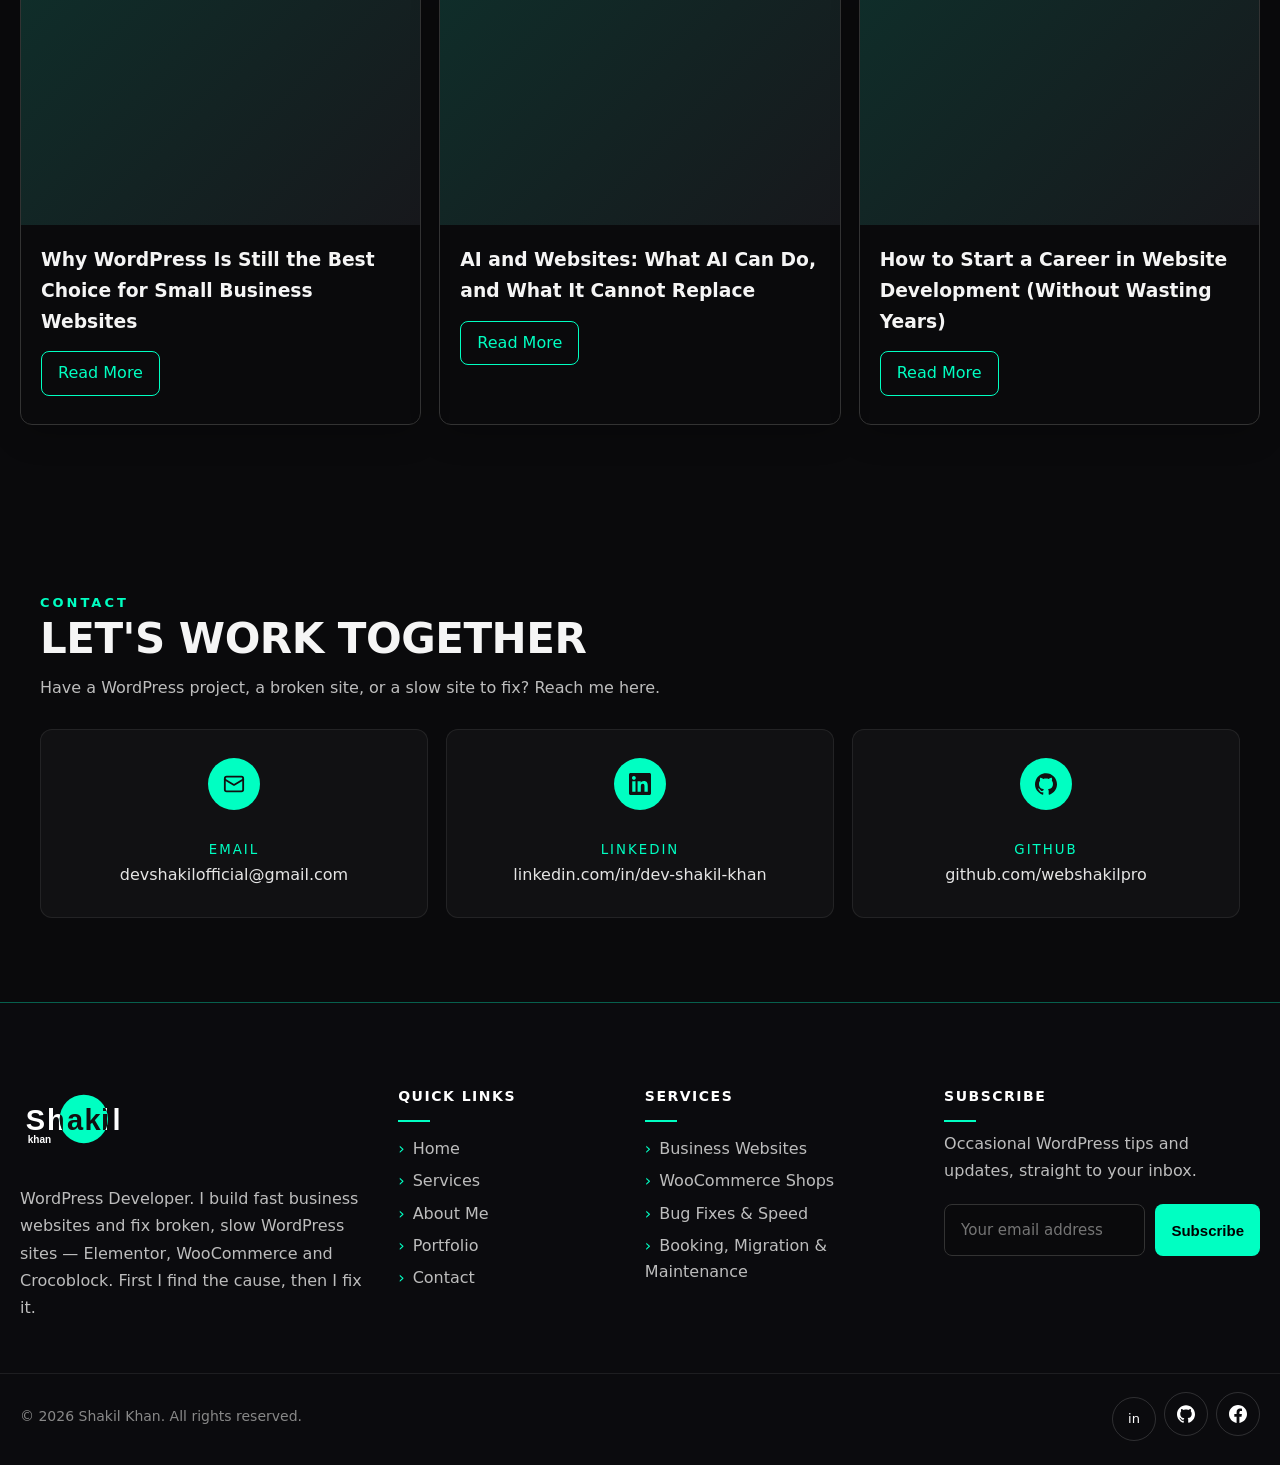
==== commit 10416762: "Update contact email to devshakilofficial@gmail.com" ====
--- a/index.html
+++ b/index.html
@@ -518,7 +518,7 @@
           <h2 style="margin:0 0 12px">Let's Work Together</h2>
           <p style="color:#bdbdbd;margin:0;line-height:1.7">Have a WordPress project, a broken site, or a slow site to fix? Reach me here.</p>
           <div class="contact-cards">
-            <a class="contact-row" href="mailto:devshakilkhanofficial@gmail.com" style="text-decoration:none"><div class="circ"><svg viewBox="0 0 24 24" fill="none" stroke="#111" stroke-width="2" stroke-linecap="round" stroke-linejoin="round" aria-hidden="true"><rect x="2" y="4" width="20" height="16" rx="2"/><path d="M2 7l10 6 10-6"/></svg></div><div><small style="color:#00ffc2;letter-spacing:2px">EMAIL</small><br><span style="color:#e5e5e5">devshakilkhanofficial@gmail.com</span></div></a><a class="contact-row" href="https://www.linkedin.com/in/dev-shakil-khan/" style="text-decoration:none"><div class="circ"><svg viewBox="0 0 24 24" fill="#111" aria-hidden="true"><path d="M20.447 20.452h-3.554v-5.569c0-1.328-.027-3.037-1.852-3.037-1.853 0-2.136 1.445-2.136 2.939v5.667H9.351V9h3.414v1.561h.046c.477-.9 1.637-1.85 3.37-1.85 3.601 0 4.267 2.37 4.267 5.455v6.286zM5.337 7.433c-1.144 0-2.063-.926-2.063-2.065 0-1.138.92-2.063 2.063-2.063 1.14 0 2.064.925 2.064 2.063 0 1.139-.925 2.065-2.064 2.065zm1.782 13.019H3.555V9h3.564v11.452zM22.225 0H1.771C.792 0 0 .774 0 1.729v20.542C0 23.227.792 24 1.771 24h20.451C23.2 24 24 23.227 24 22.271V1.729C24 .774 23.2 0 22.222 0h.003z"/></svg></div><div><small style="color:#00ffc2;letter-spacing:2px">LINKEDIN</small><br><span style="color:#e5e5e5">linkedin.com/in/dev-shakil-khan</span></div></a>
+            <a class="contact-row" href="mailto:devshakilofficial@gmail.com" style="text-decoration:none"><div class="circ"><svg viewBox="0 0 24 24" fill="none" stroke="#111" stroke-width="2" stroke-linecap="round" stroke-linejoin="round" aria-hidden="true"><rect x="2" y="4" width="20" height="16" rx="2"/><path d="M2 7l10 6 10-6"/></svg></div><div><small style="color:#00ffc2;letter-spacing:2px">EMAIL</small><br><span style="color:#e5e5e5">devshakilofficial@gmail.com</span></div></a><a class="contact-row" href="https://www.linkedin.com/in/dev-shakil-khan/" style="text-decoration:none"><div class="circ"><svg viewBox="0 0 24 24" fill="#111" aria-hidden="true"><path d="M20.447 20.452h-3.554v-5.569c0-1.328-.027-3.037-1.852-3.037-1.853 0-2.136 1.445-2.136 2.939v5.667H9.351V9h3.414v1.561h.046c.477-.9 1.637-1.85 3.37-1.85 3.601 0 4.267 2.37 4.267 5.455v6.286zM5.337 7.433c-1.144 0-2.063-.926-2.063-2.065 0-1.138.92-2.063 2.063-2.063 1.14 0 2.064.925 2.064 2.063 0 1.139-.925 2.065-2.064 2.065zm1.782 13.019H3.555V9h3.564v11.452zM22.225 0H1.771C.792 0 0 .774 0 1.729v20.542C0 23.227.792 24 1.771 24h20.451C23.2 24 24 23.227 24 22.271V1.729C24 .774 23.2 0 22.222 0h.003z"/></svg></div><div><small style="color:#00ffc2;letter-spacing:2px">LINKEDIN</small><br><span style="color:#e5e5e5">linkedin.com/in/dev-shakil-khan</span></div></a>
             <a class="contact-row" href="https://github.com/webshakilpro" style="text-decoration:none"><div class="circ"><svg viewBox="0 0 24 24" fill="#111" aria-hidden="true"><path d="M12 .297c-6.63 0-12 5.373-12 12 0 5.303 3.438 9.8 8.205 11.385.6.113.82-.258.82-.577 0-.285-.01-1.04-.015-2.04-3.338.724-4.042-1.61-4.042-1.61C4.422 18.07 3.633 17.7 3.633 17.7c-1.087-.744.084-.729.084-.729 1.205.084 1.838 1.236 1.838 1.236 1.07 1.835 2.809 1.305 3.495.998.108-.776.417-1.305.76-1.605-2.665-.3-5.466-1.332-5.466-5.93 0-1.31.465-2.38 1.235-3.22-.135-.303-.54-1.523.105-3.176 0 0 1.005-.322 3.3 1.23.96-.267 1.98-.399 3-.405 1.02.006 2.04.138 3 .405 2.28-1.552 3.285-1.23 3.285-1.23.645 1.653.24 2.873.12 3.176.765.84 1.23 1.91 1.23 3.22 0 4.61-2.805 5.625-5.475 5.92.42.36.81 1.096.81 2.22 0 1.606-.015 2.896-.015 3.286 0 .315.21.69.825.57C20.565 22.092 24 17.592 24 12.297c0-6.627-5.373-12-12-12"/></svg></div><div><small style="color:#00ffc2;letter-spacing:2px">GITHUB</small><br><span style="color:#e5e5e5">github.com/webshakilpro</span></div></a>
           </div>
         </div>
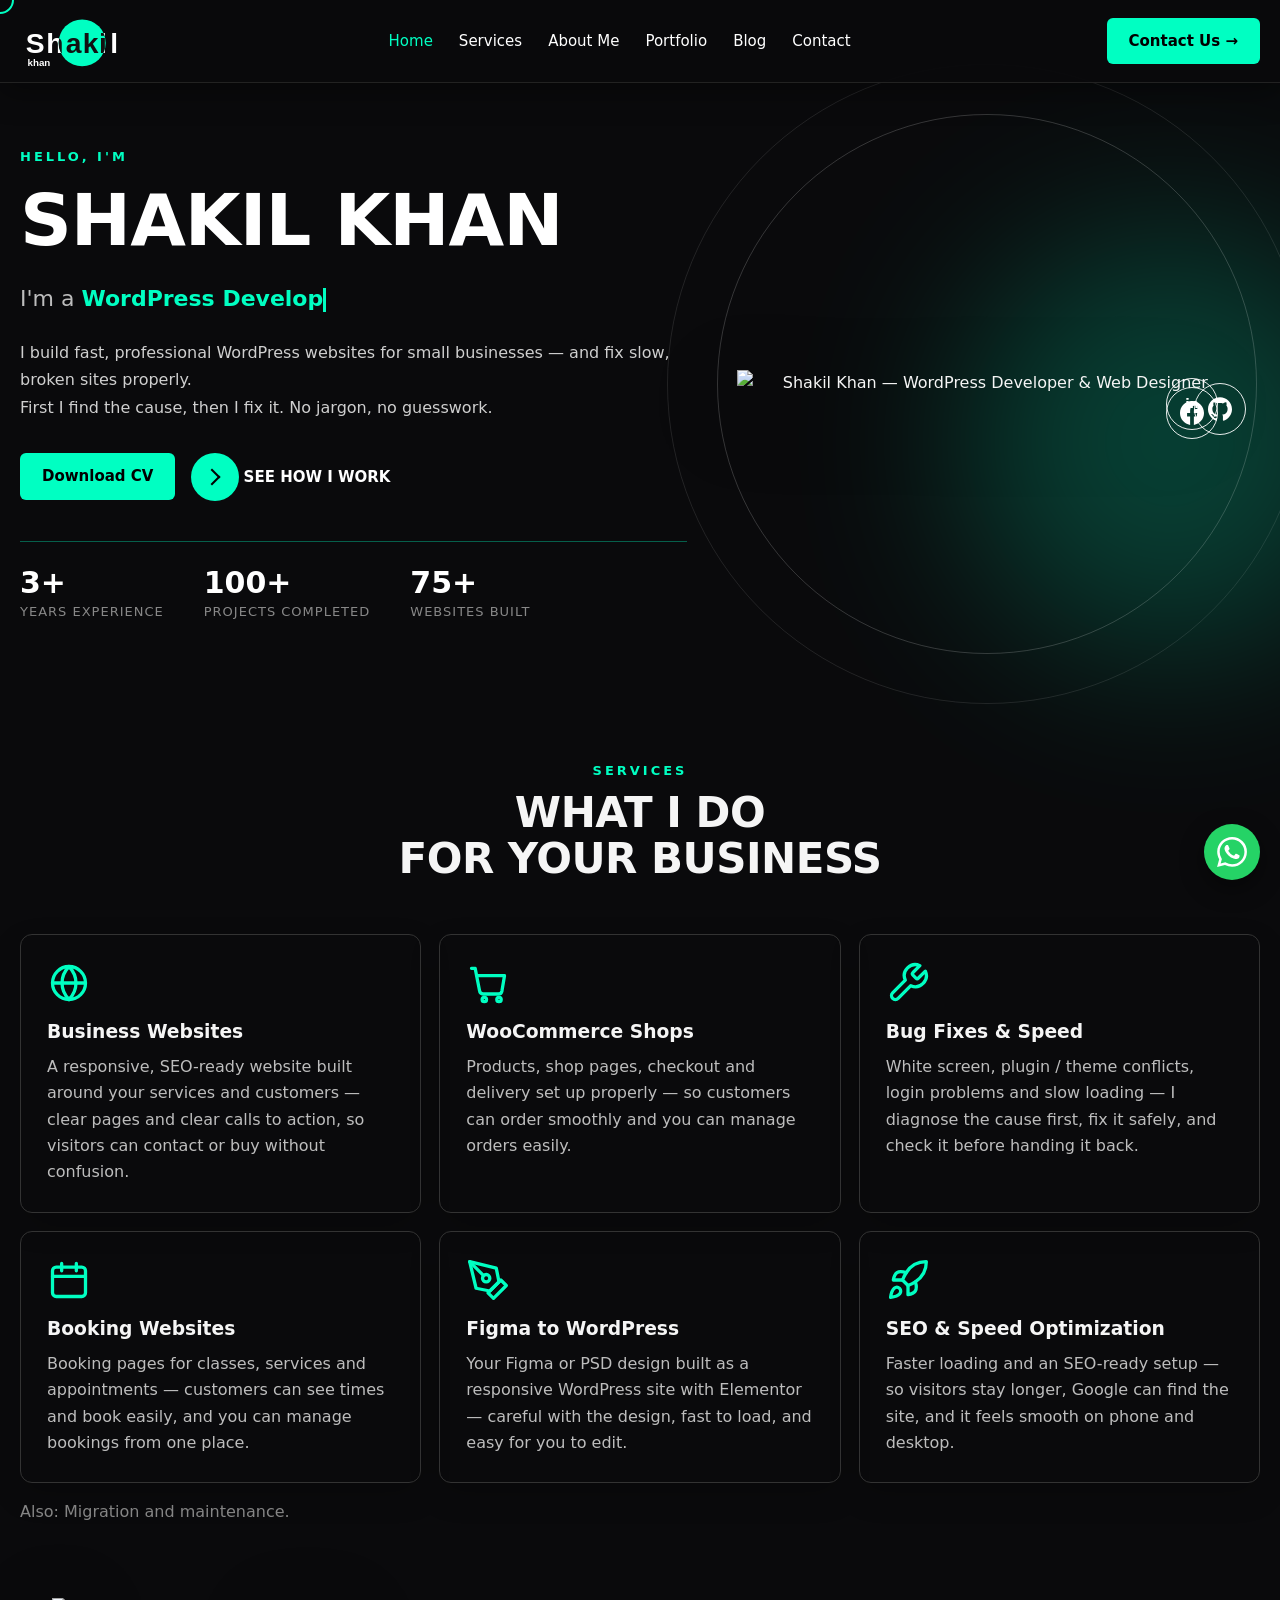
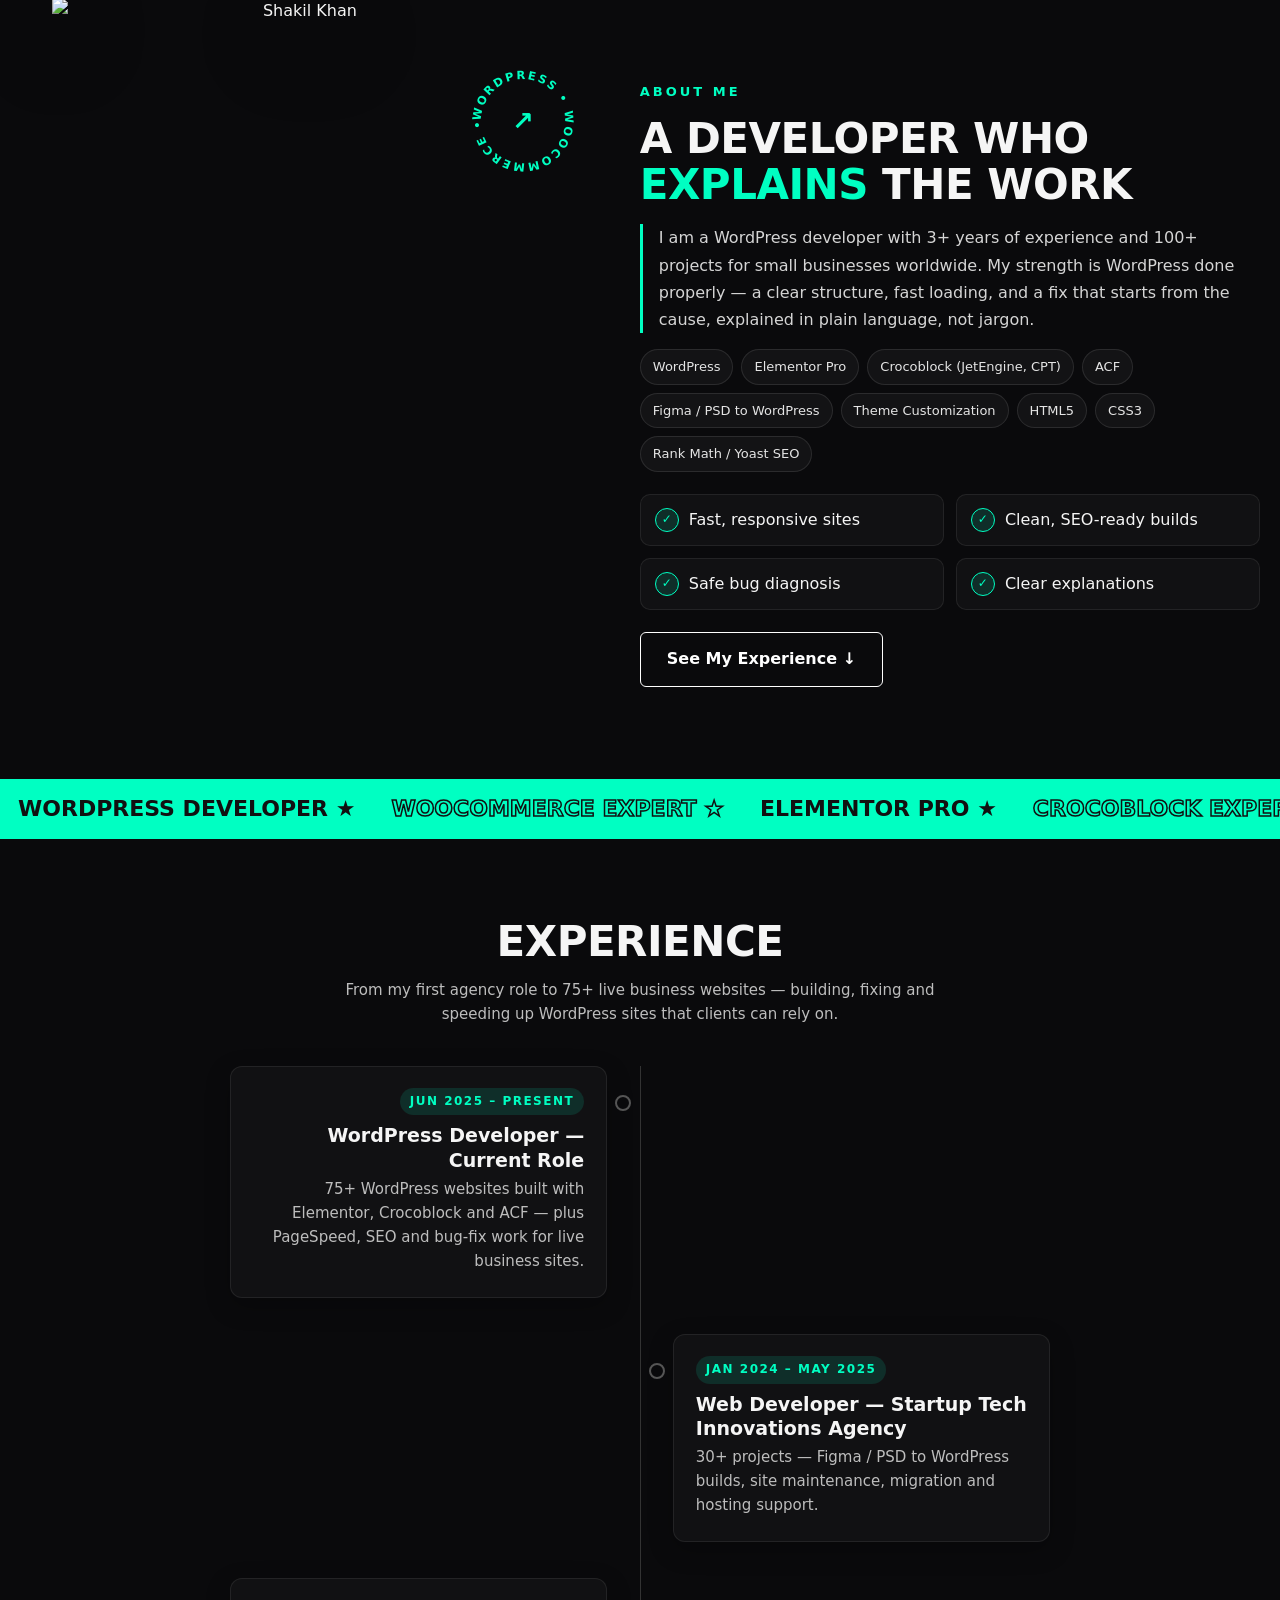
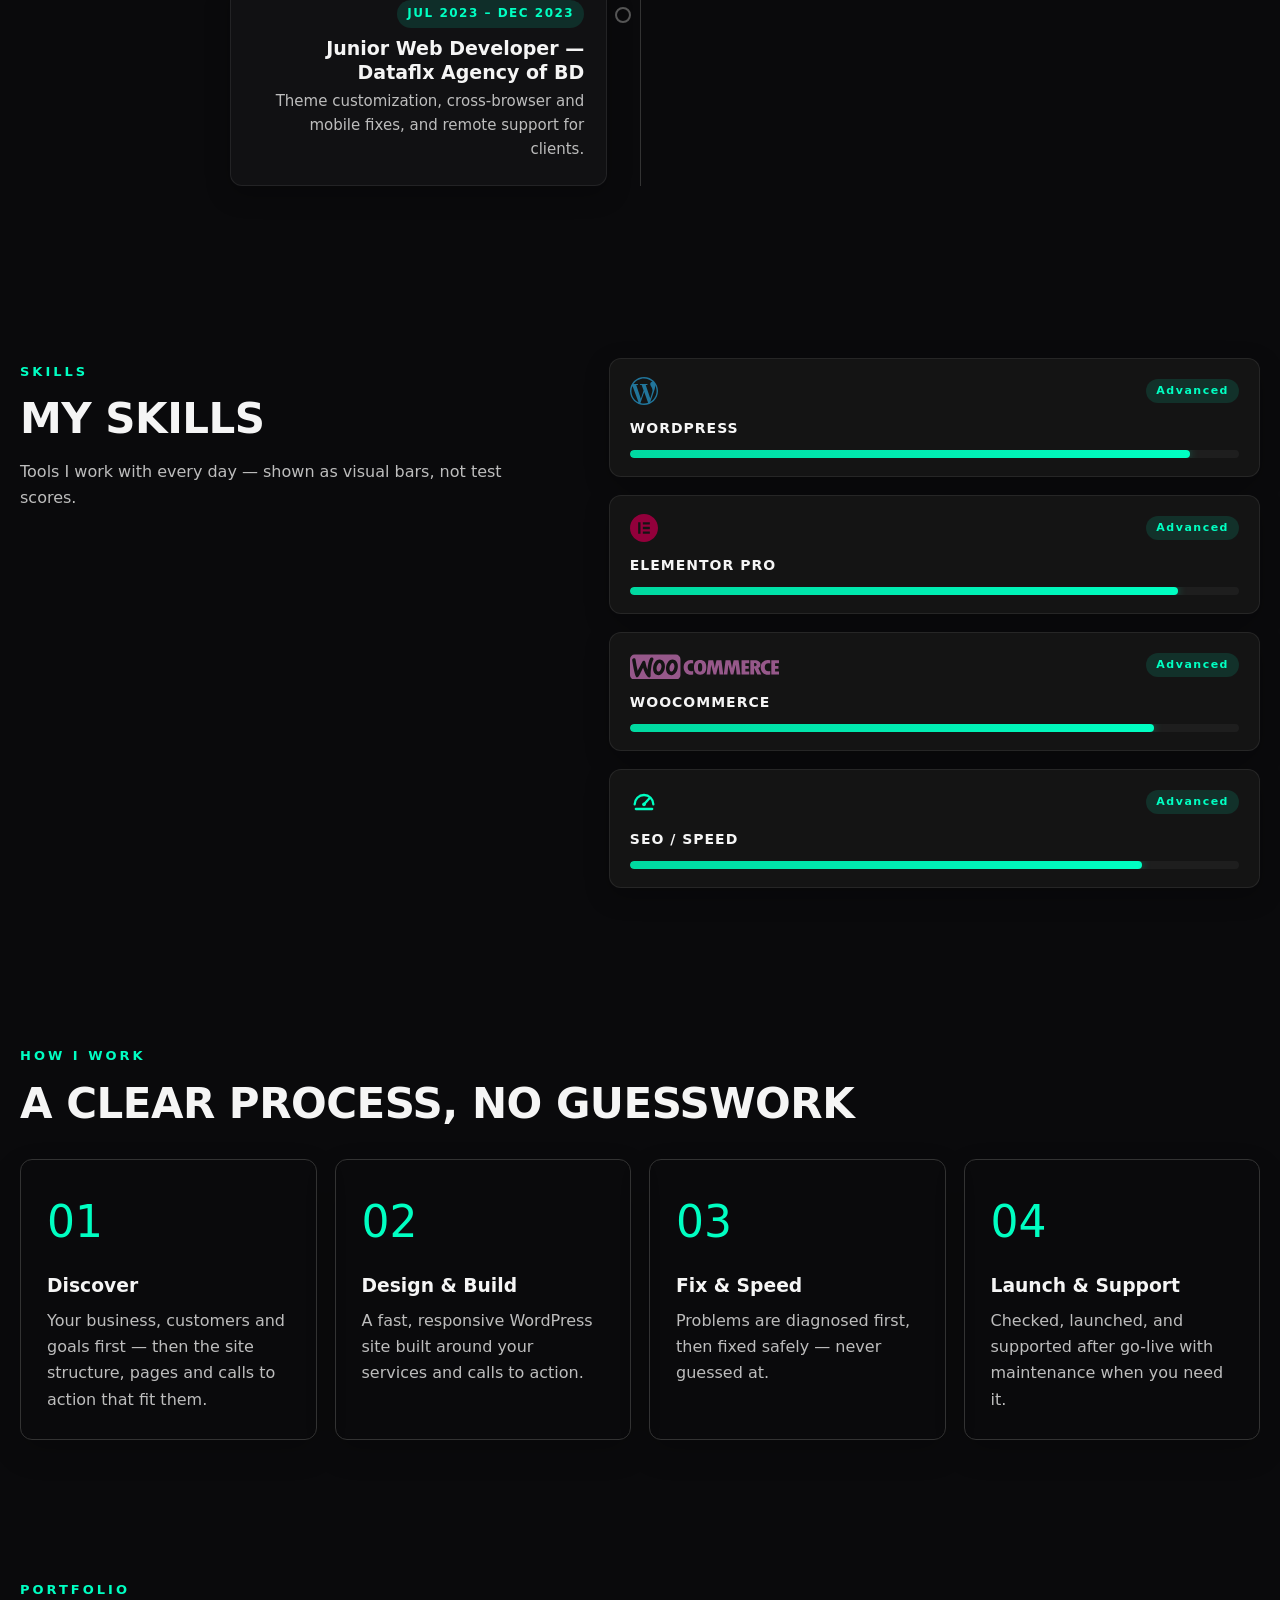
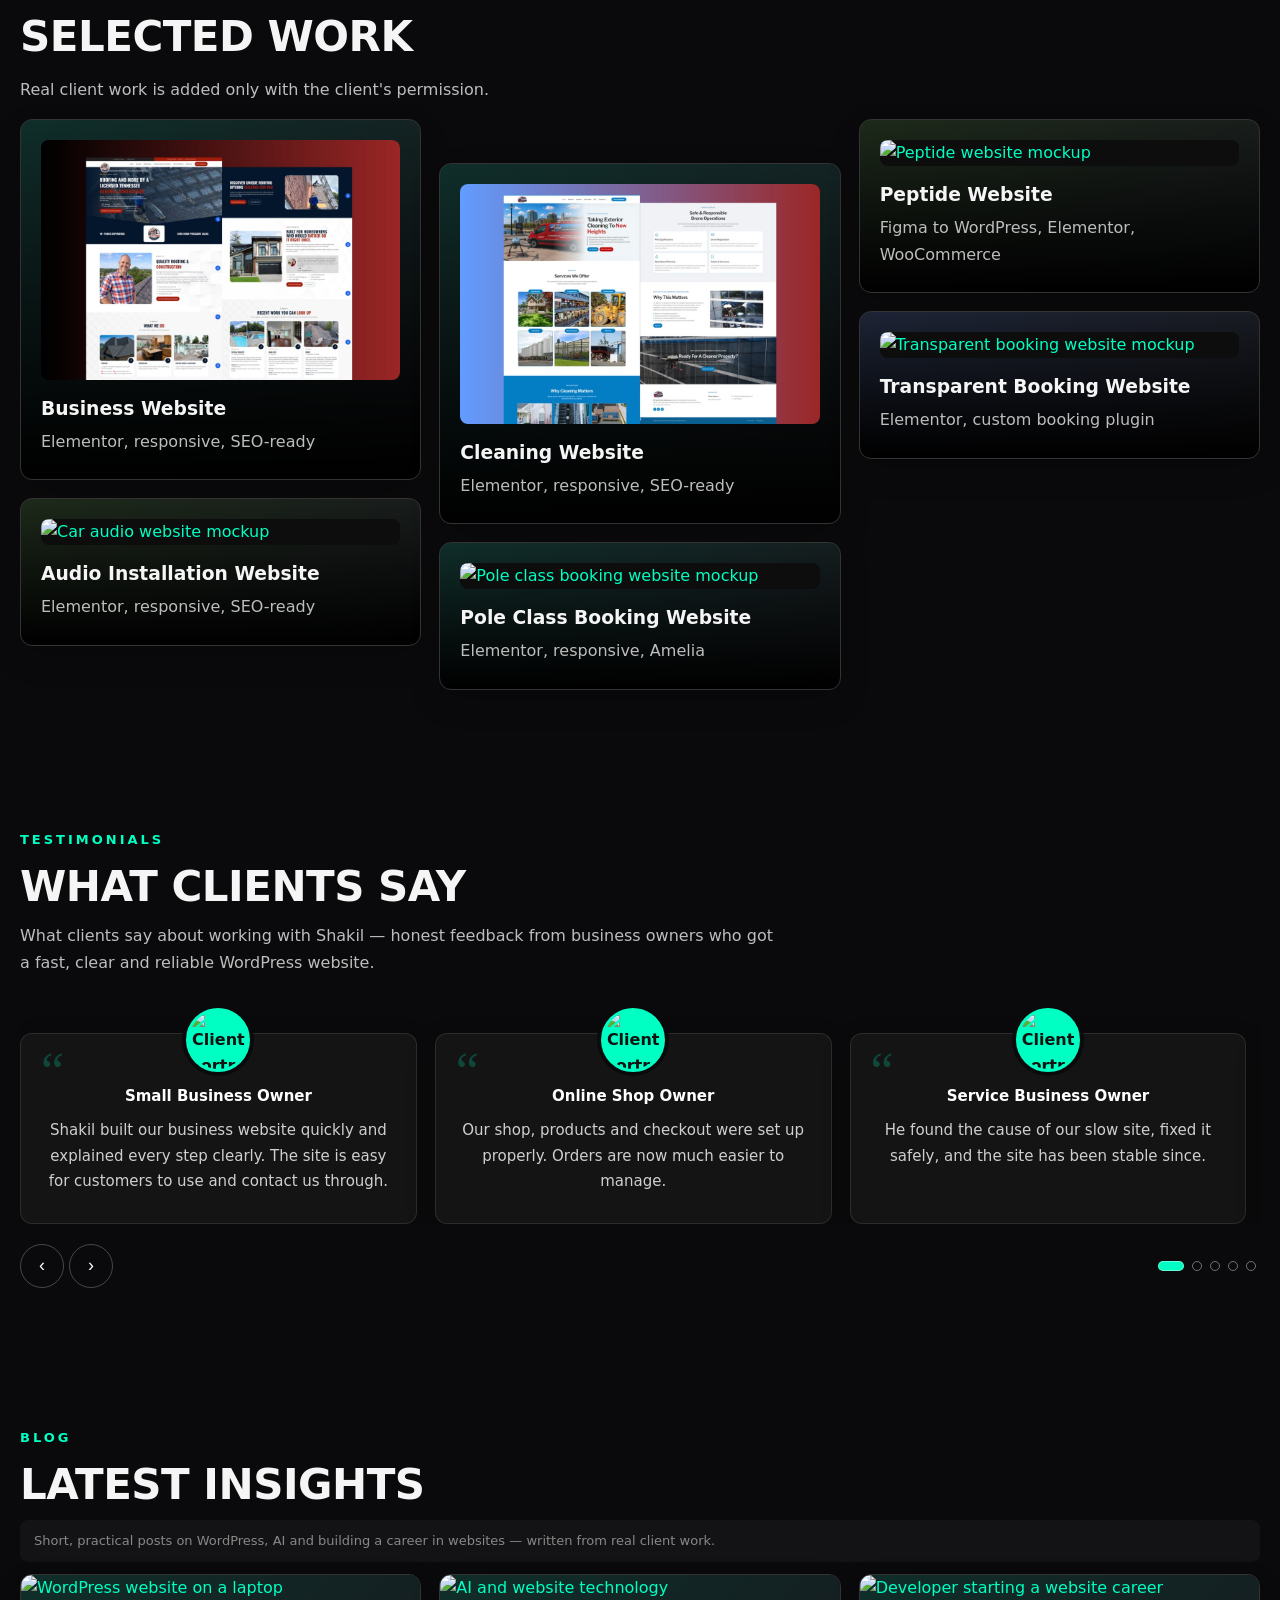
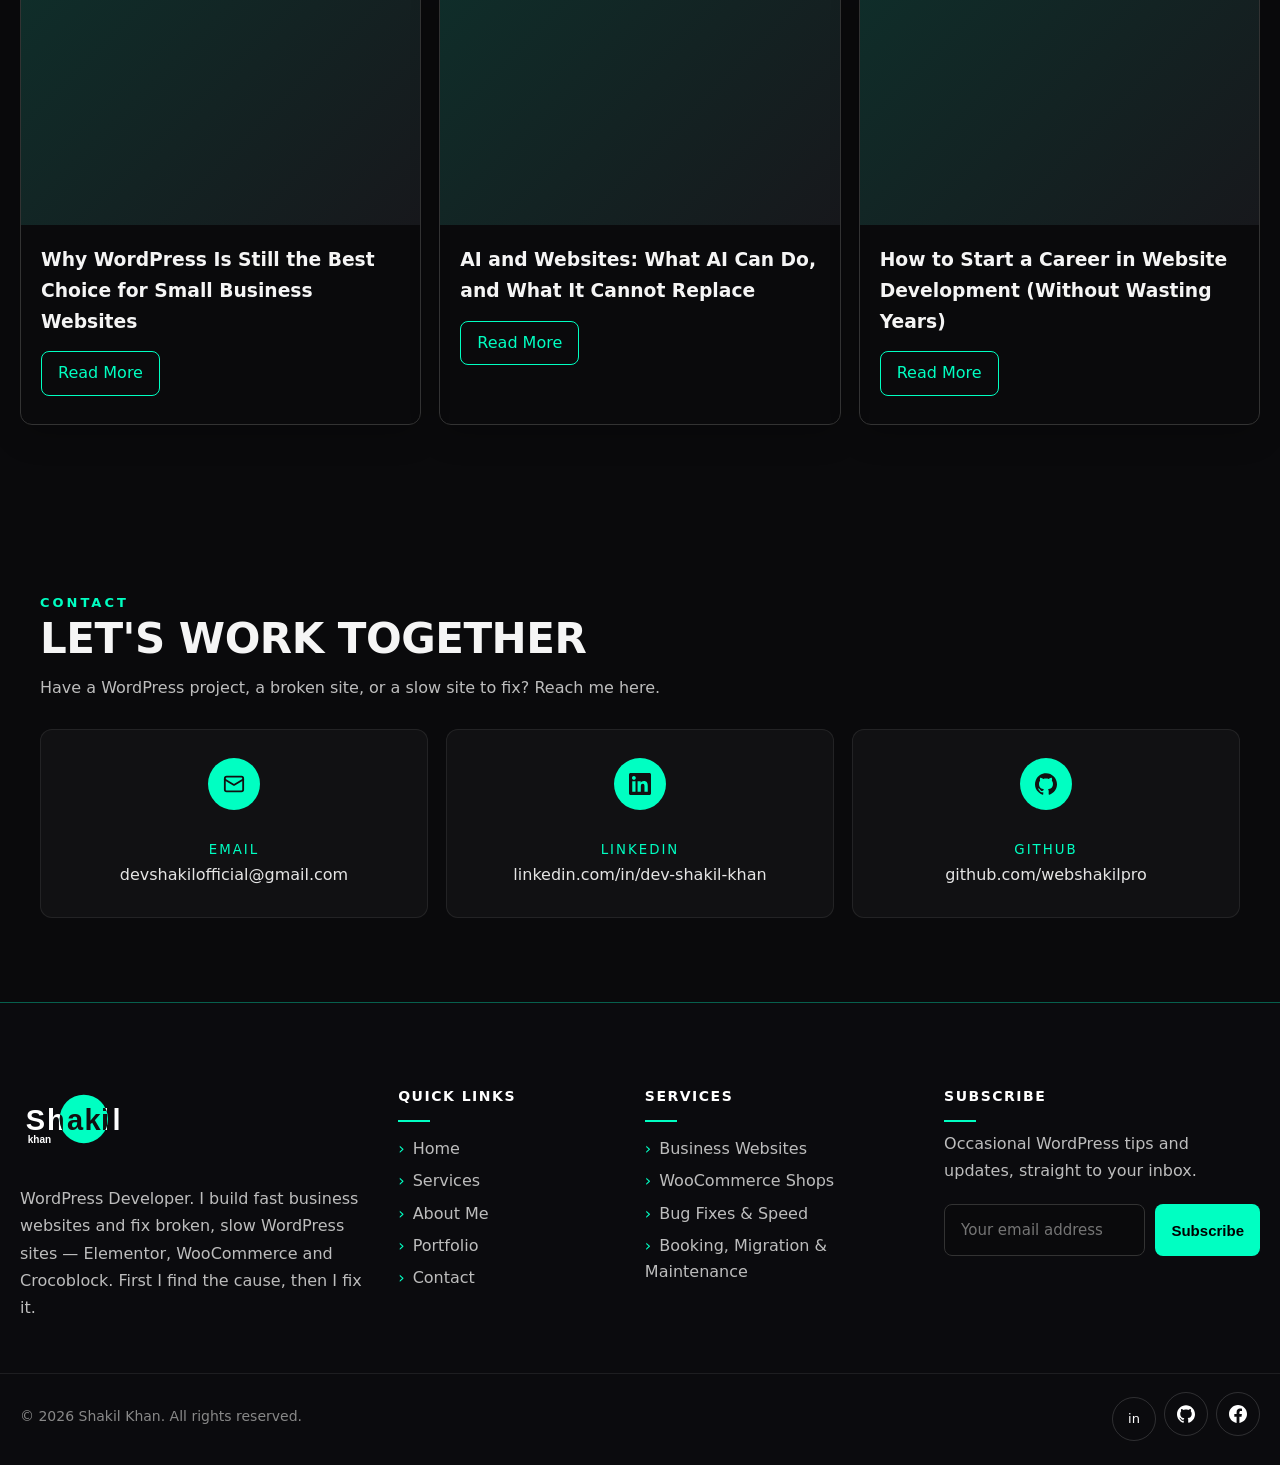
==== commit a6ff9136: "Add GA4 tag G-XPJBRD55GH" ====
--- a/index.html
+++ b/index.html
@@ -1,6 +1,14 @@
 <!DOCTYPE html>
 <html lang="en">
 <head>
+<!-- Google tag (gtag.js) -->
+<script async src="https://www.googletagmanager.com/gtag/js?id=G-XPJBRD55GH"></script>
+<script>
+  window.dataLayer = window.dataLayer || [];
+  function gtag(){dataLayer.push(arguments);}
+  gtag('js', new Date());
+  gtag('config', 'G-XPJBRD55GH');
+</script>
 <meta charset="utf-8">
 <meta name="viewport" content="width=device-width, initial-scale=1">
 <title>Shakil Khan — WordPress Developer & Web Designer</title>
